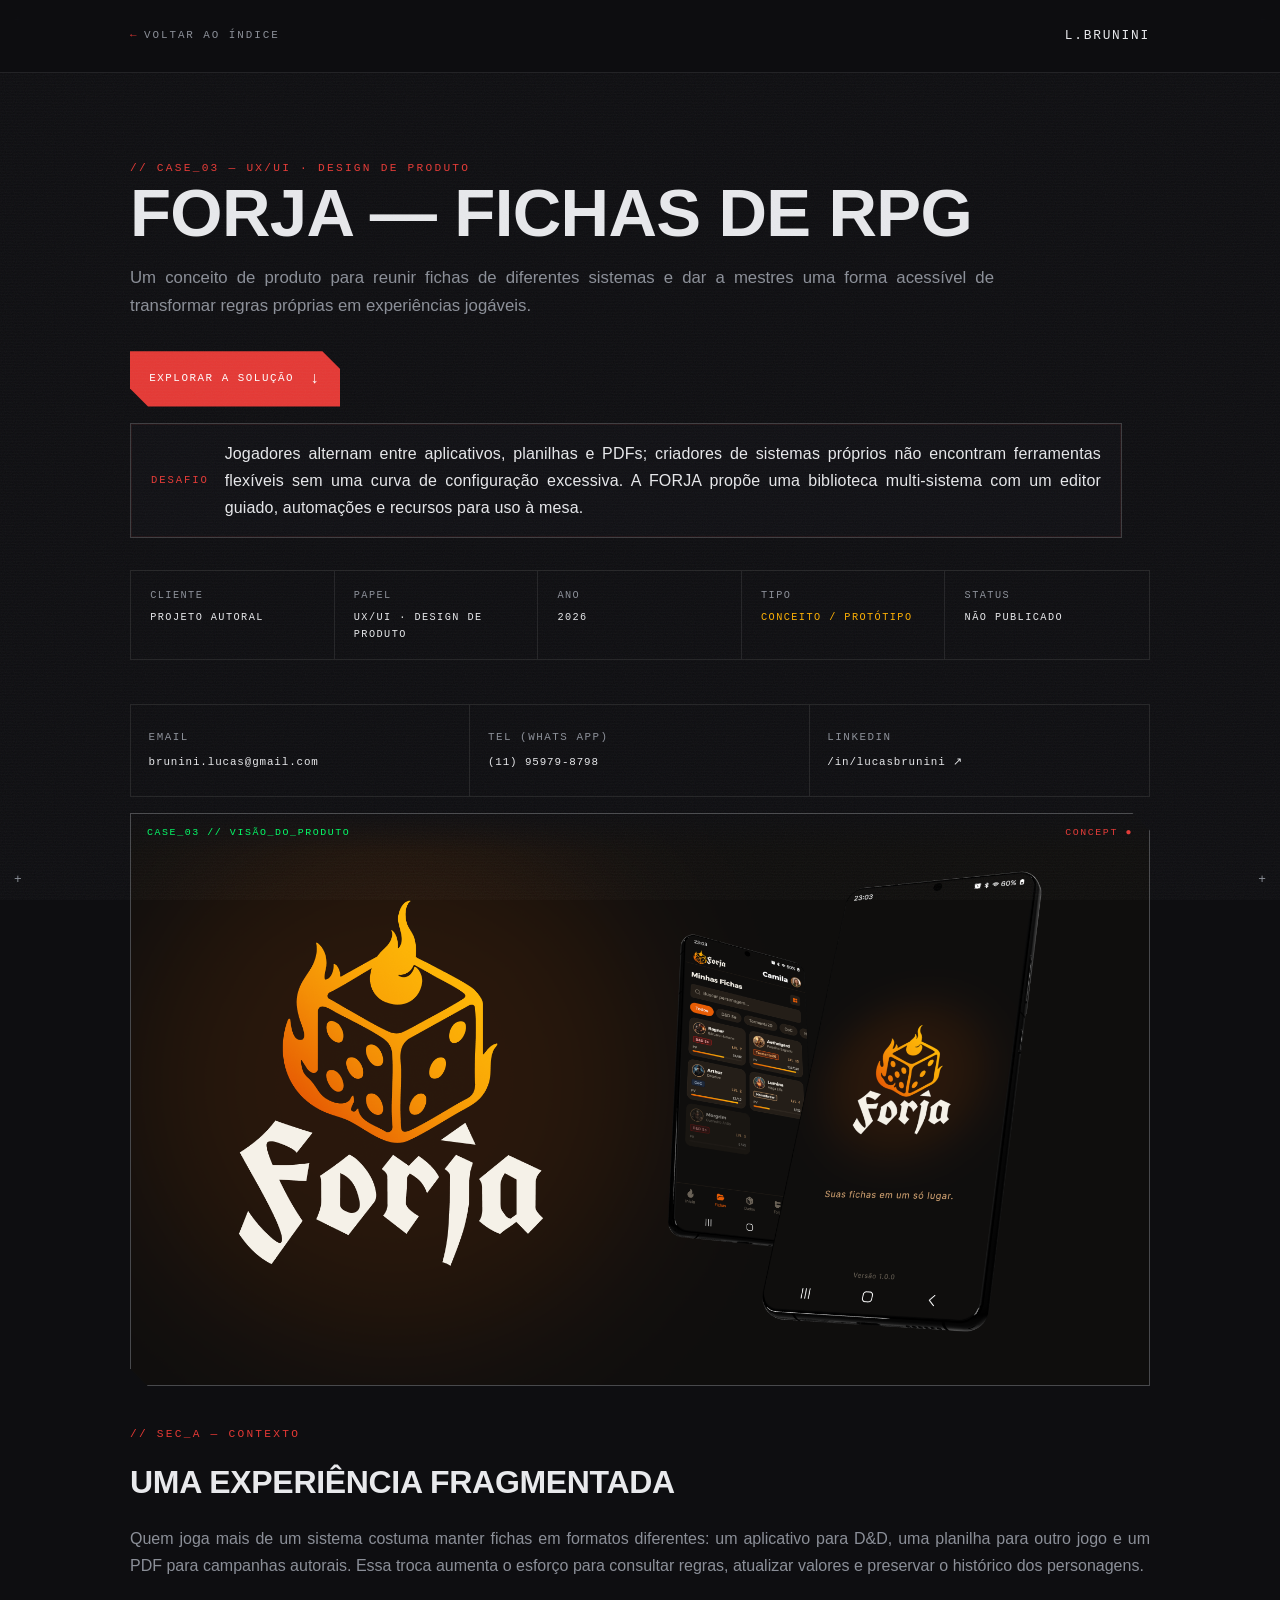
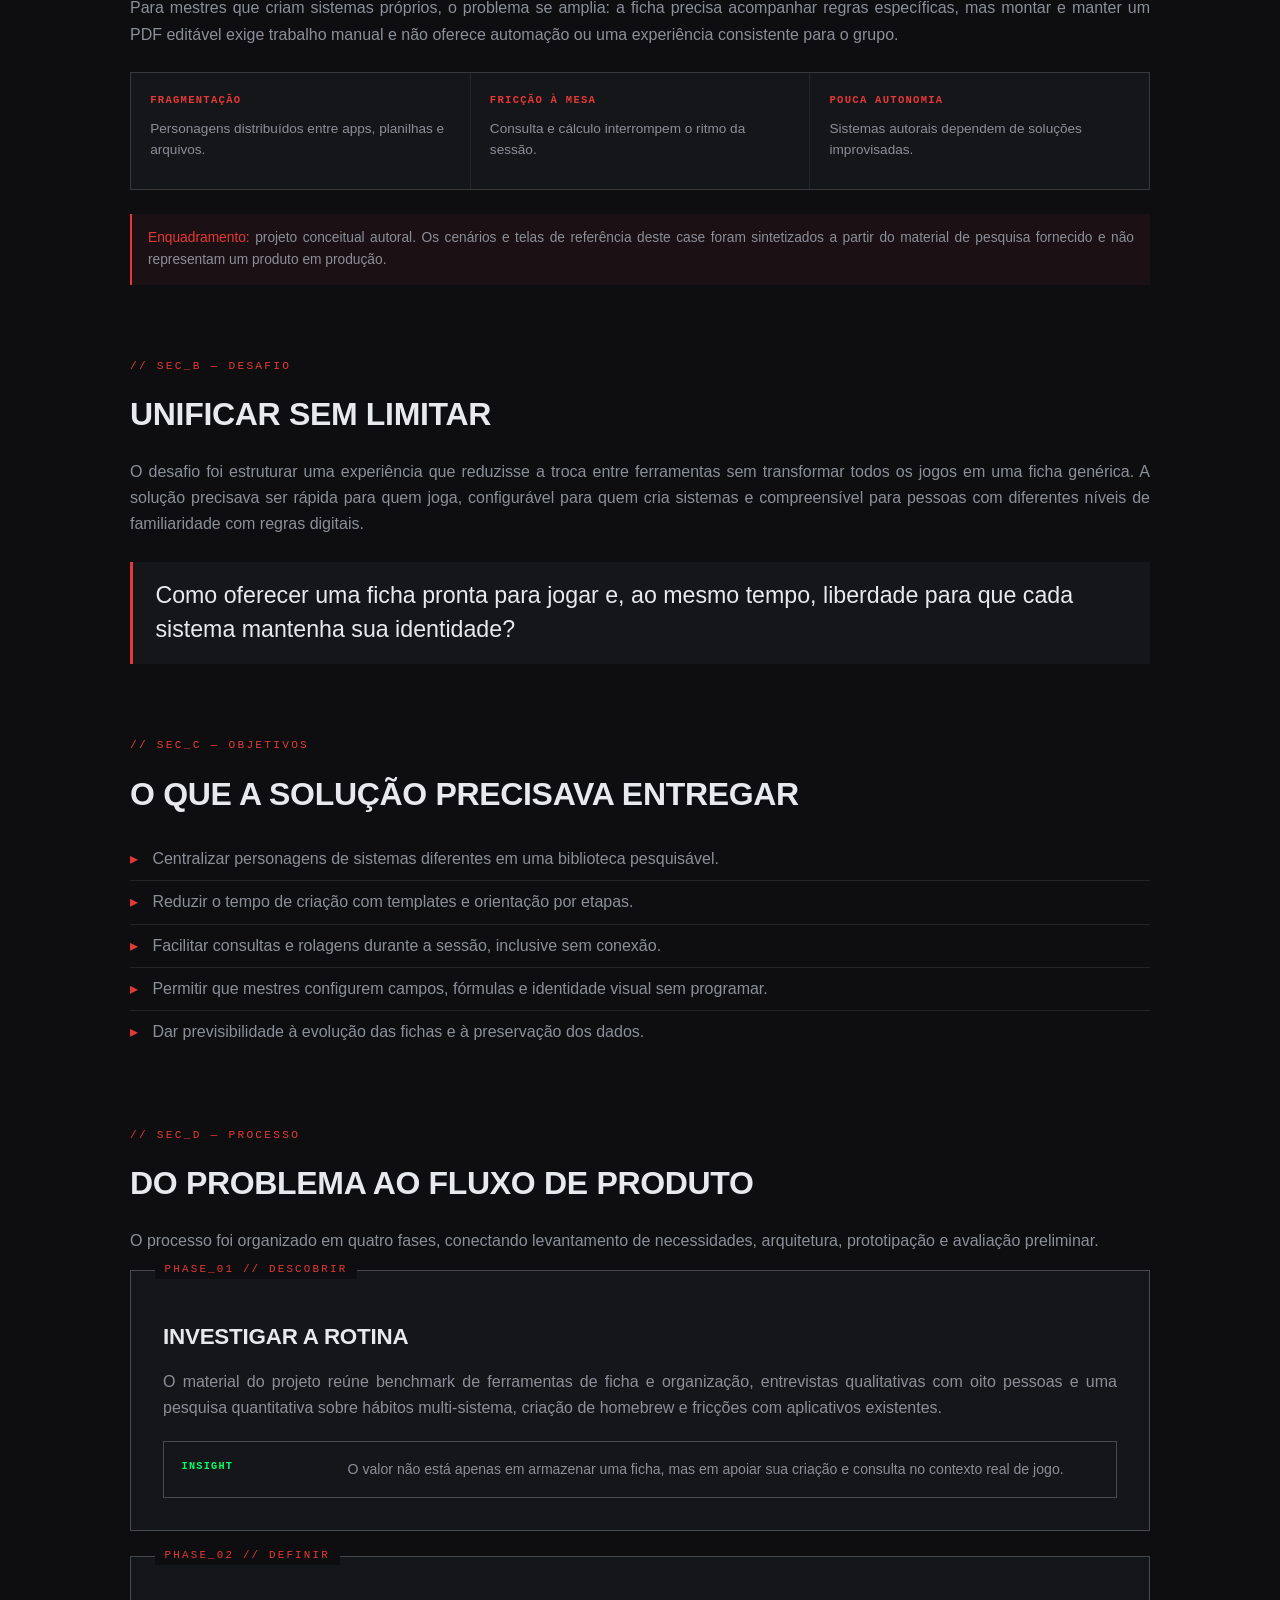
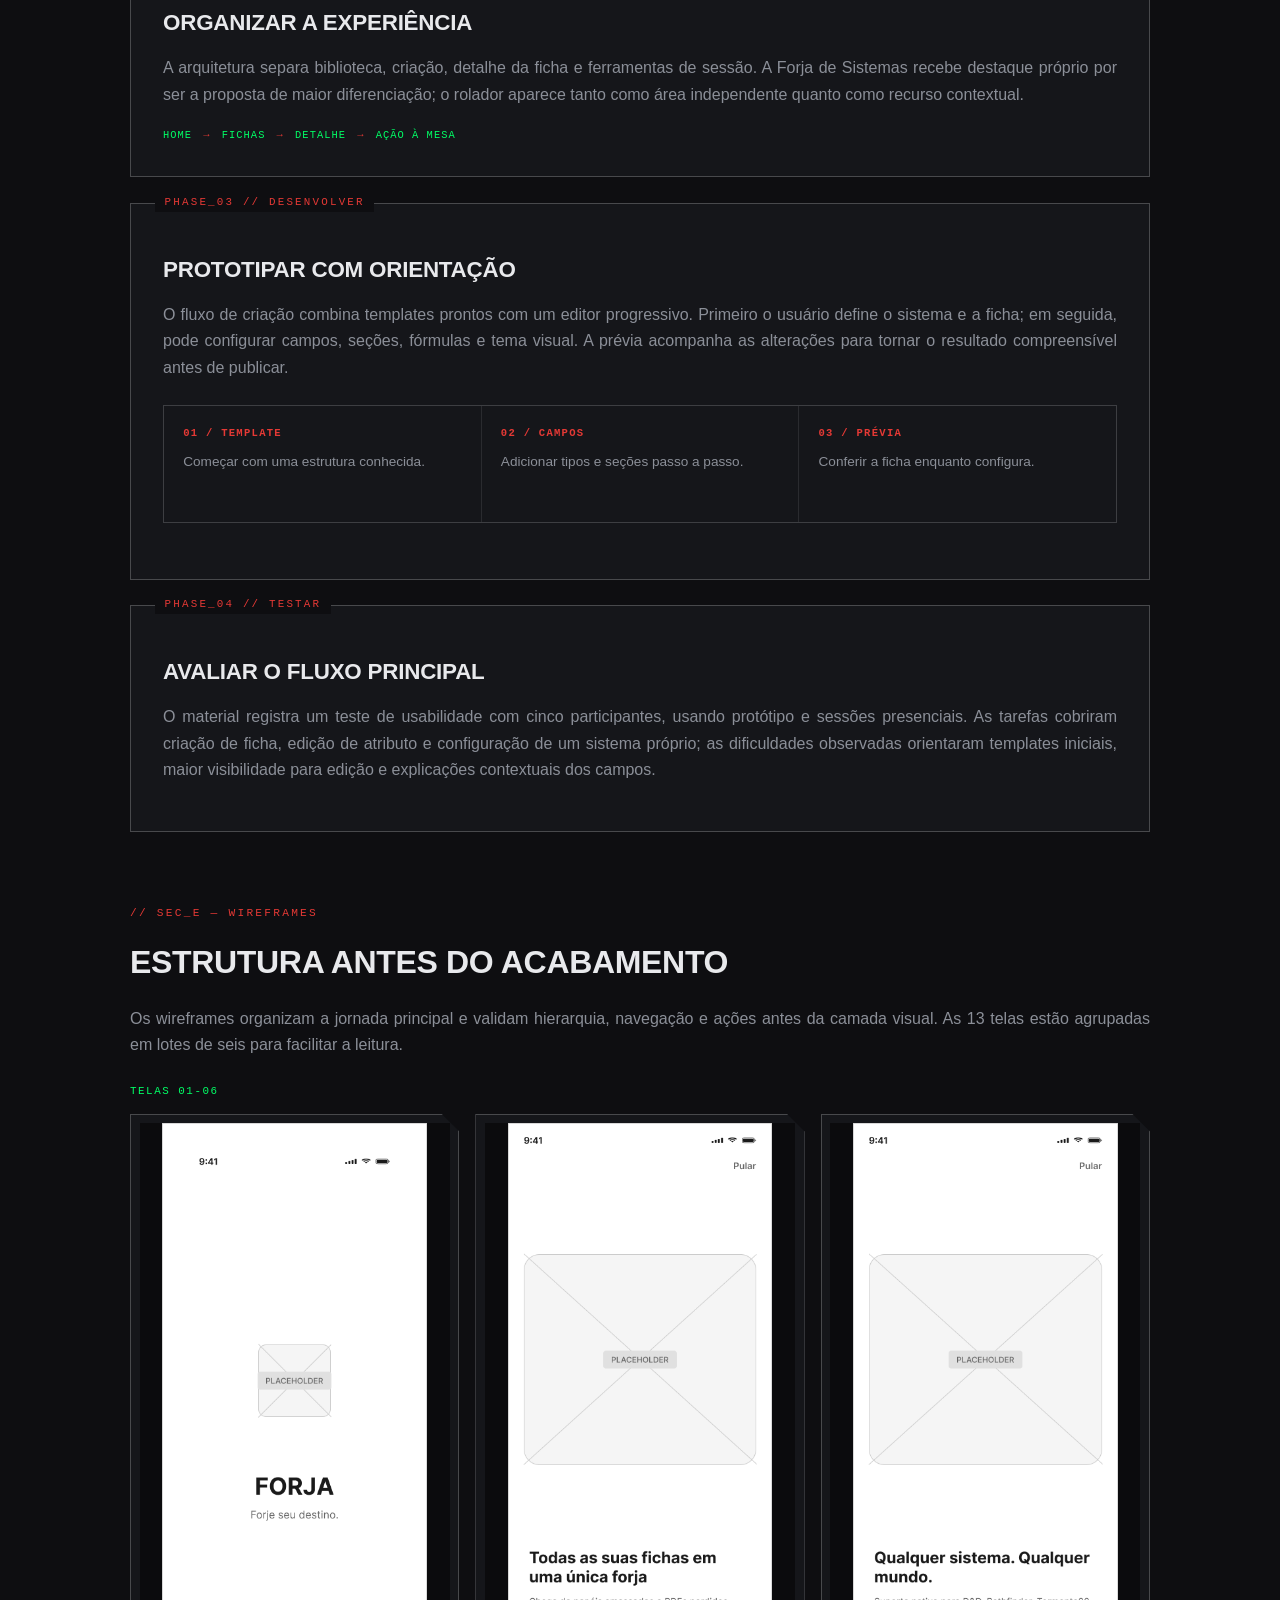
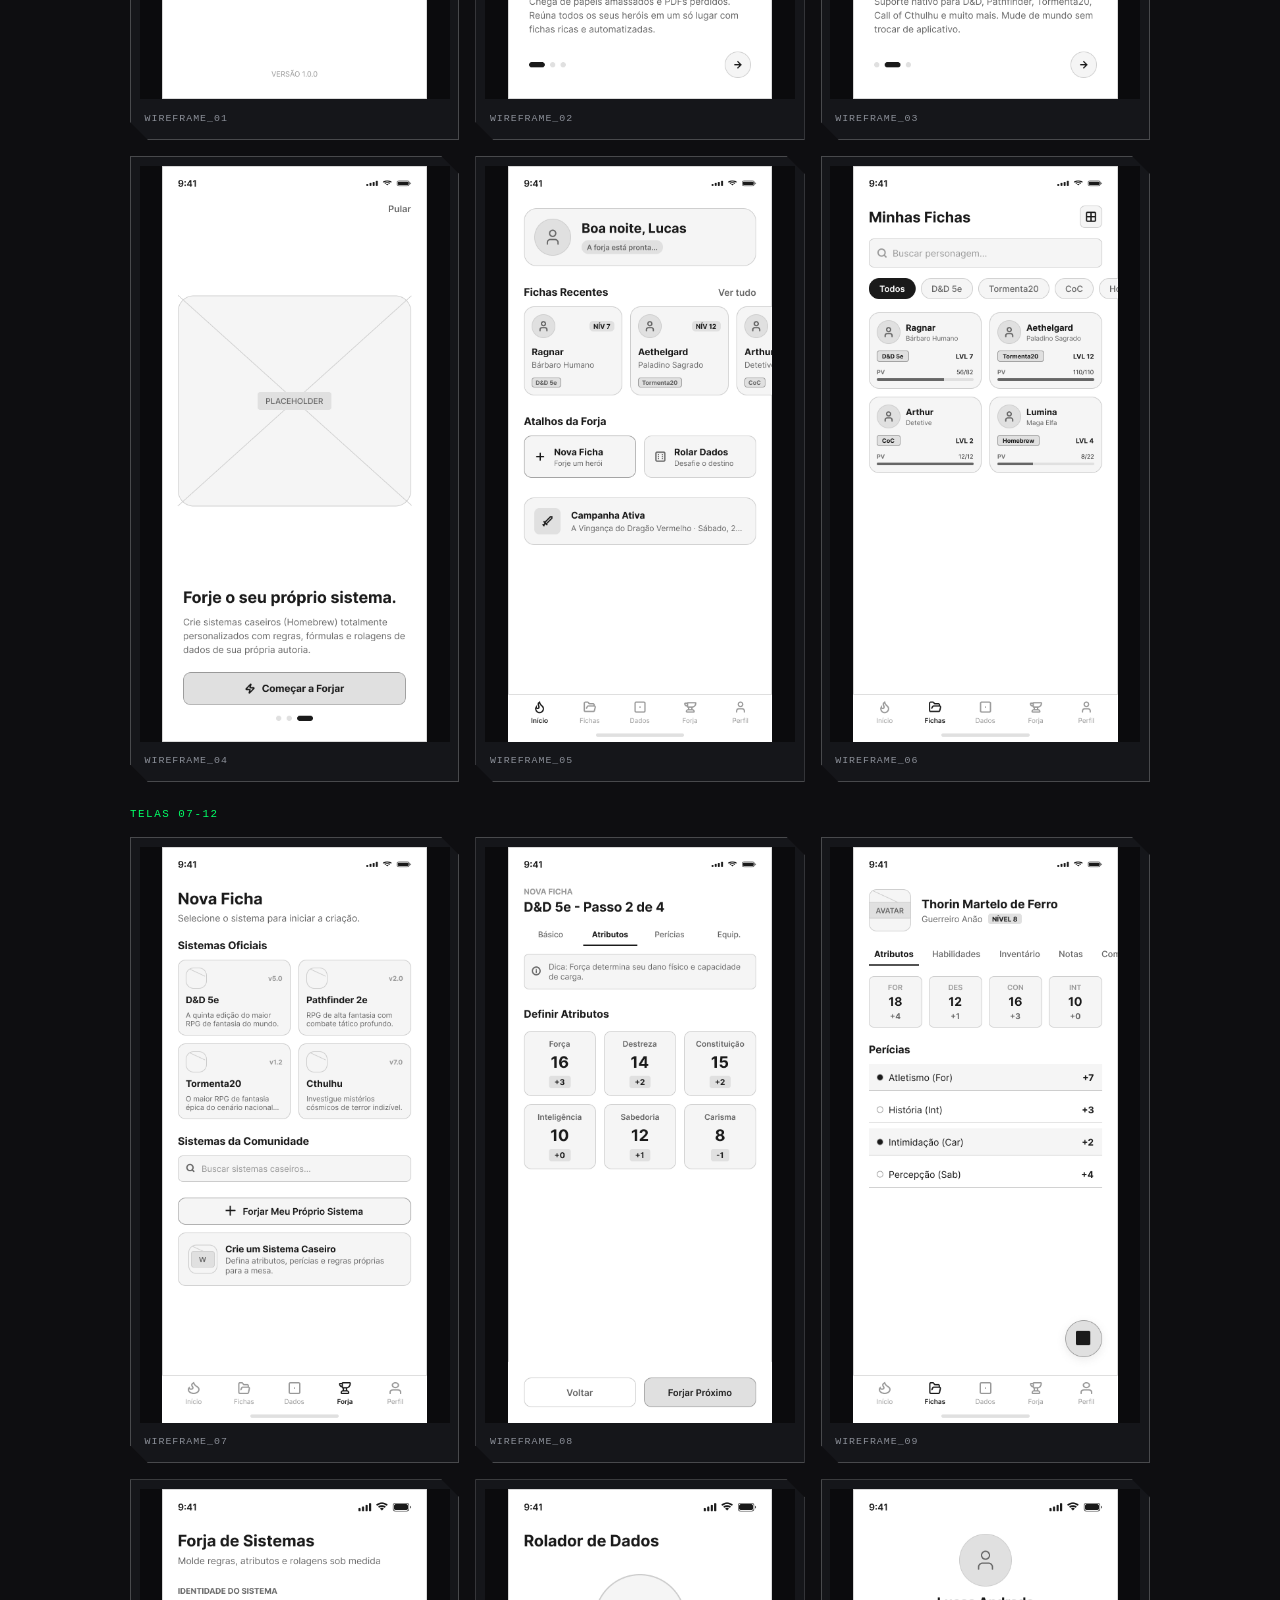
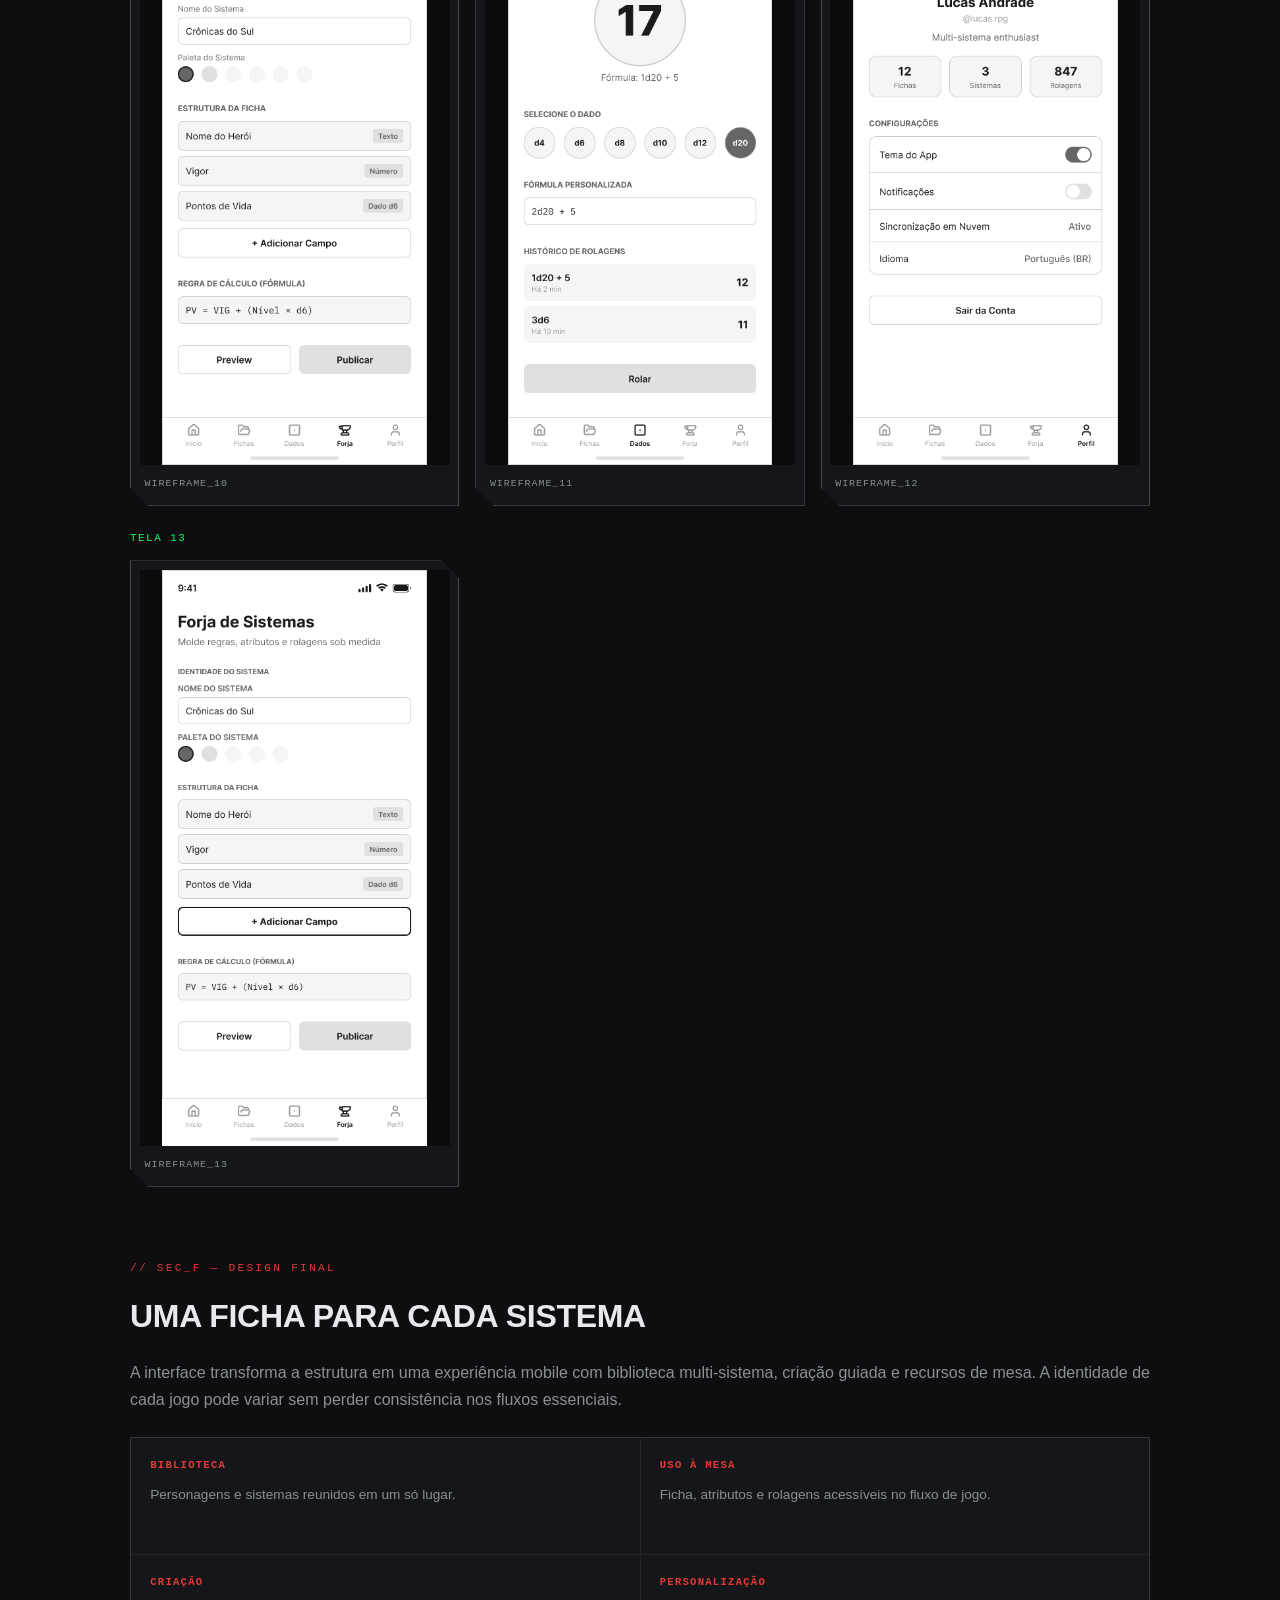
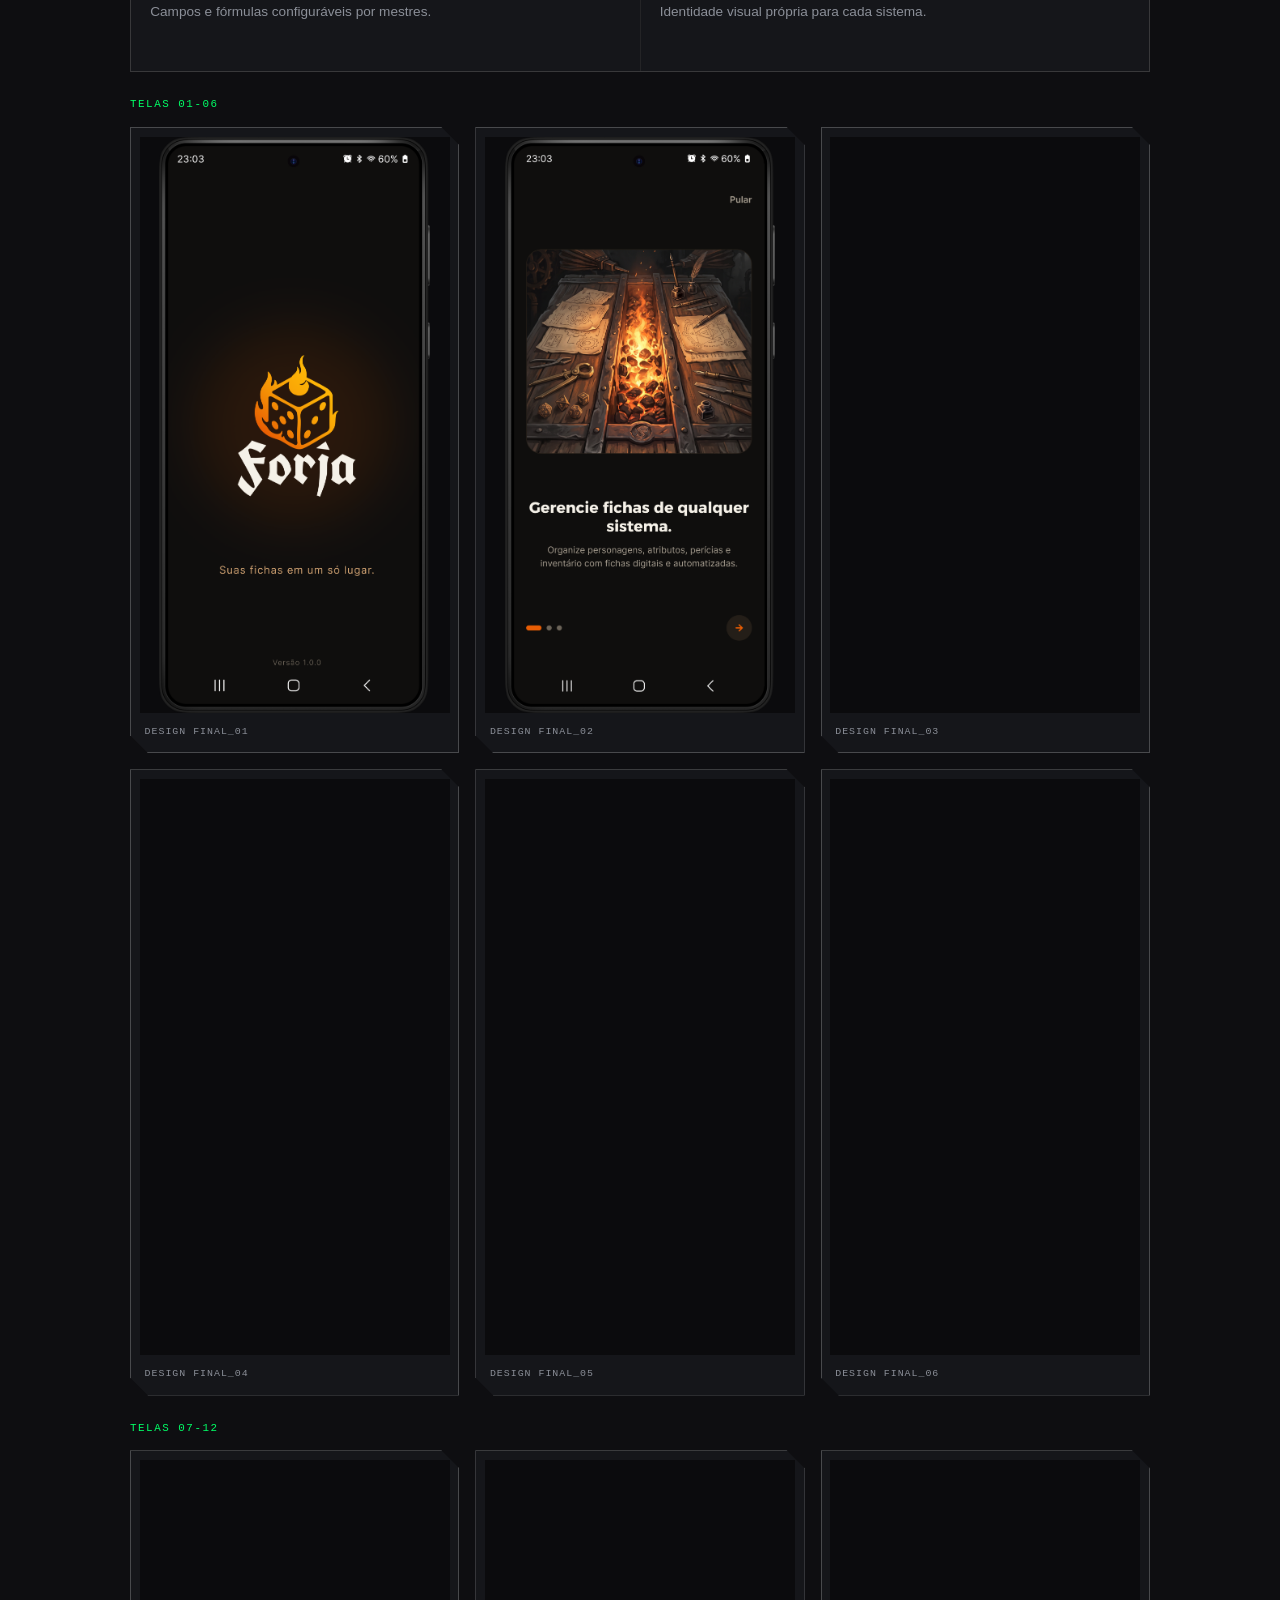
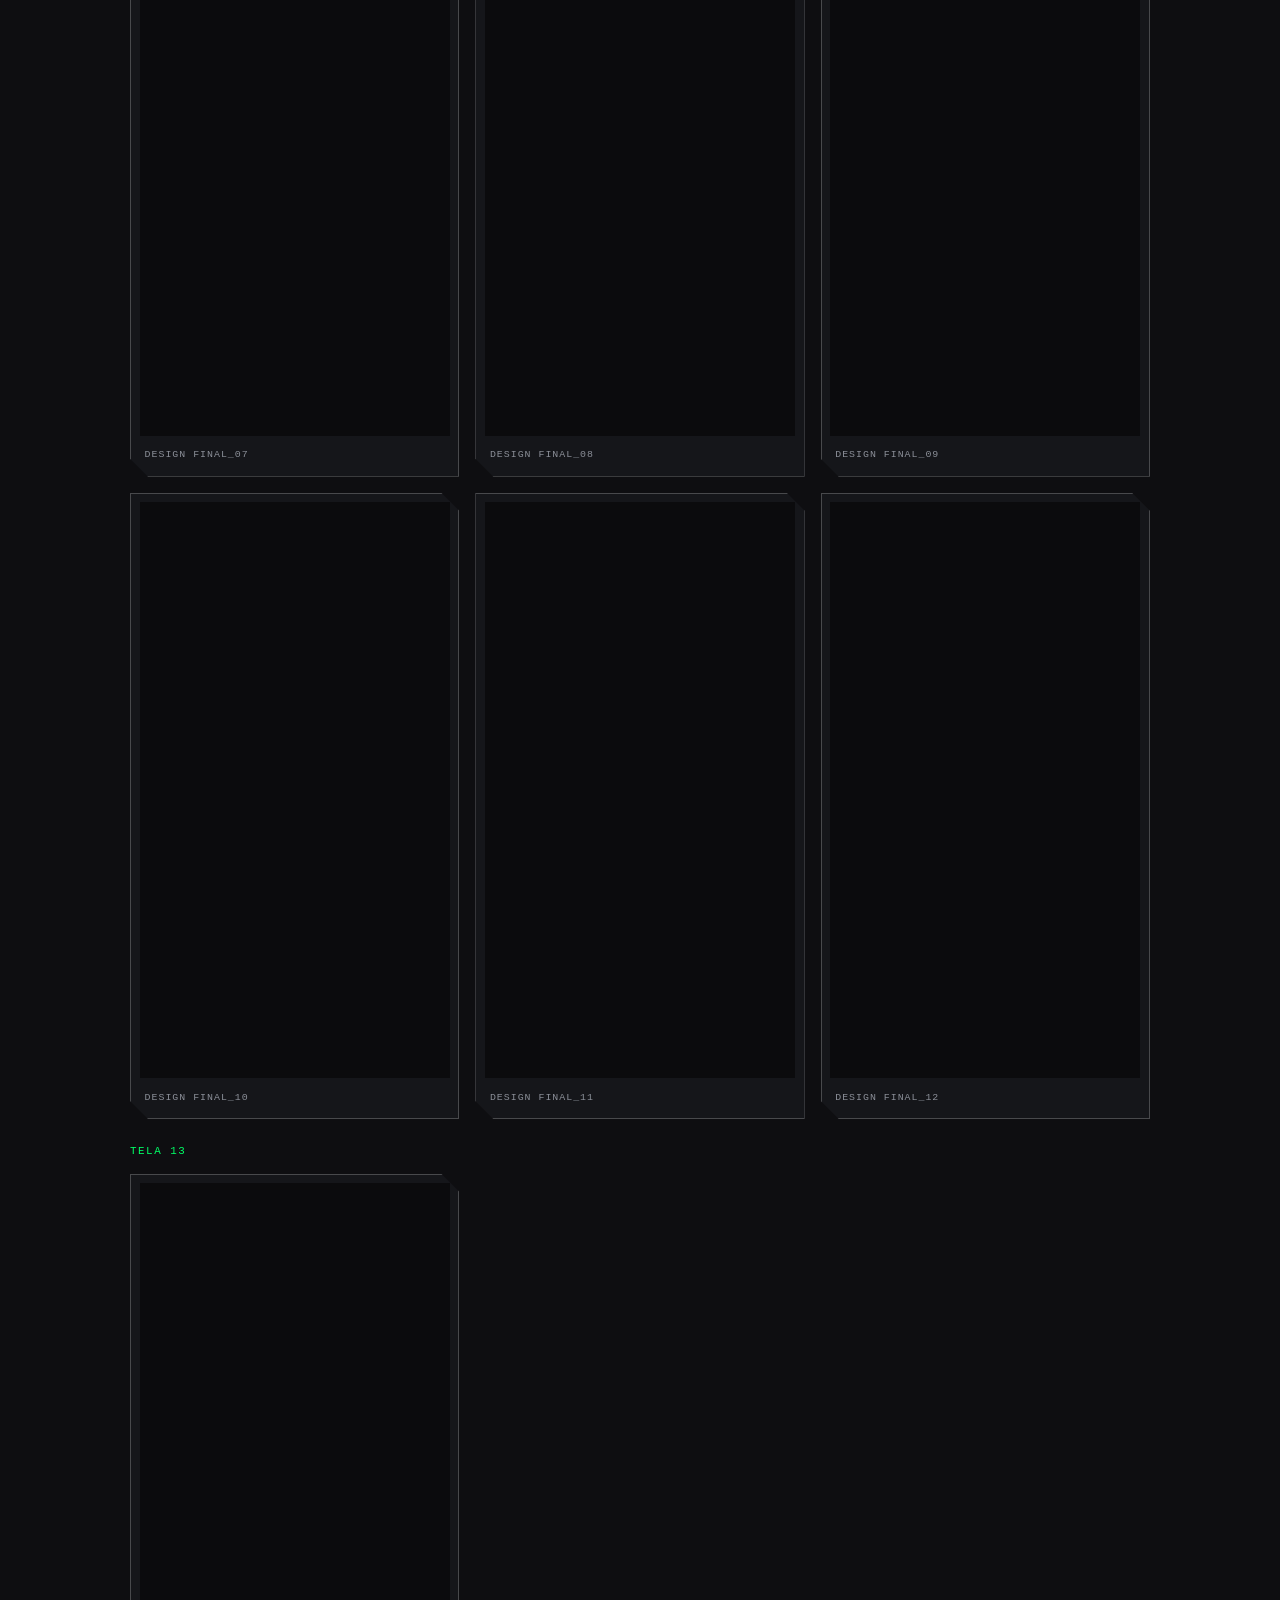
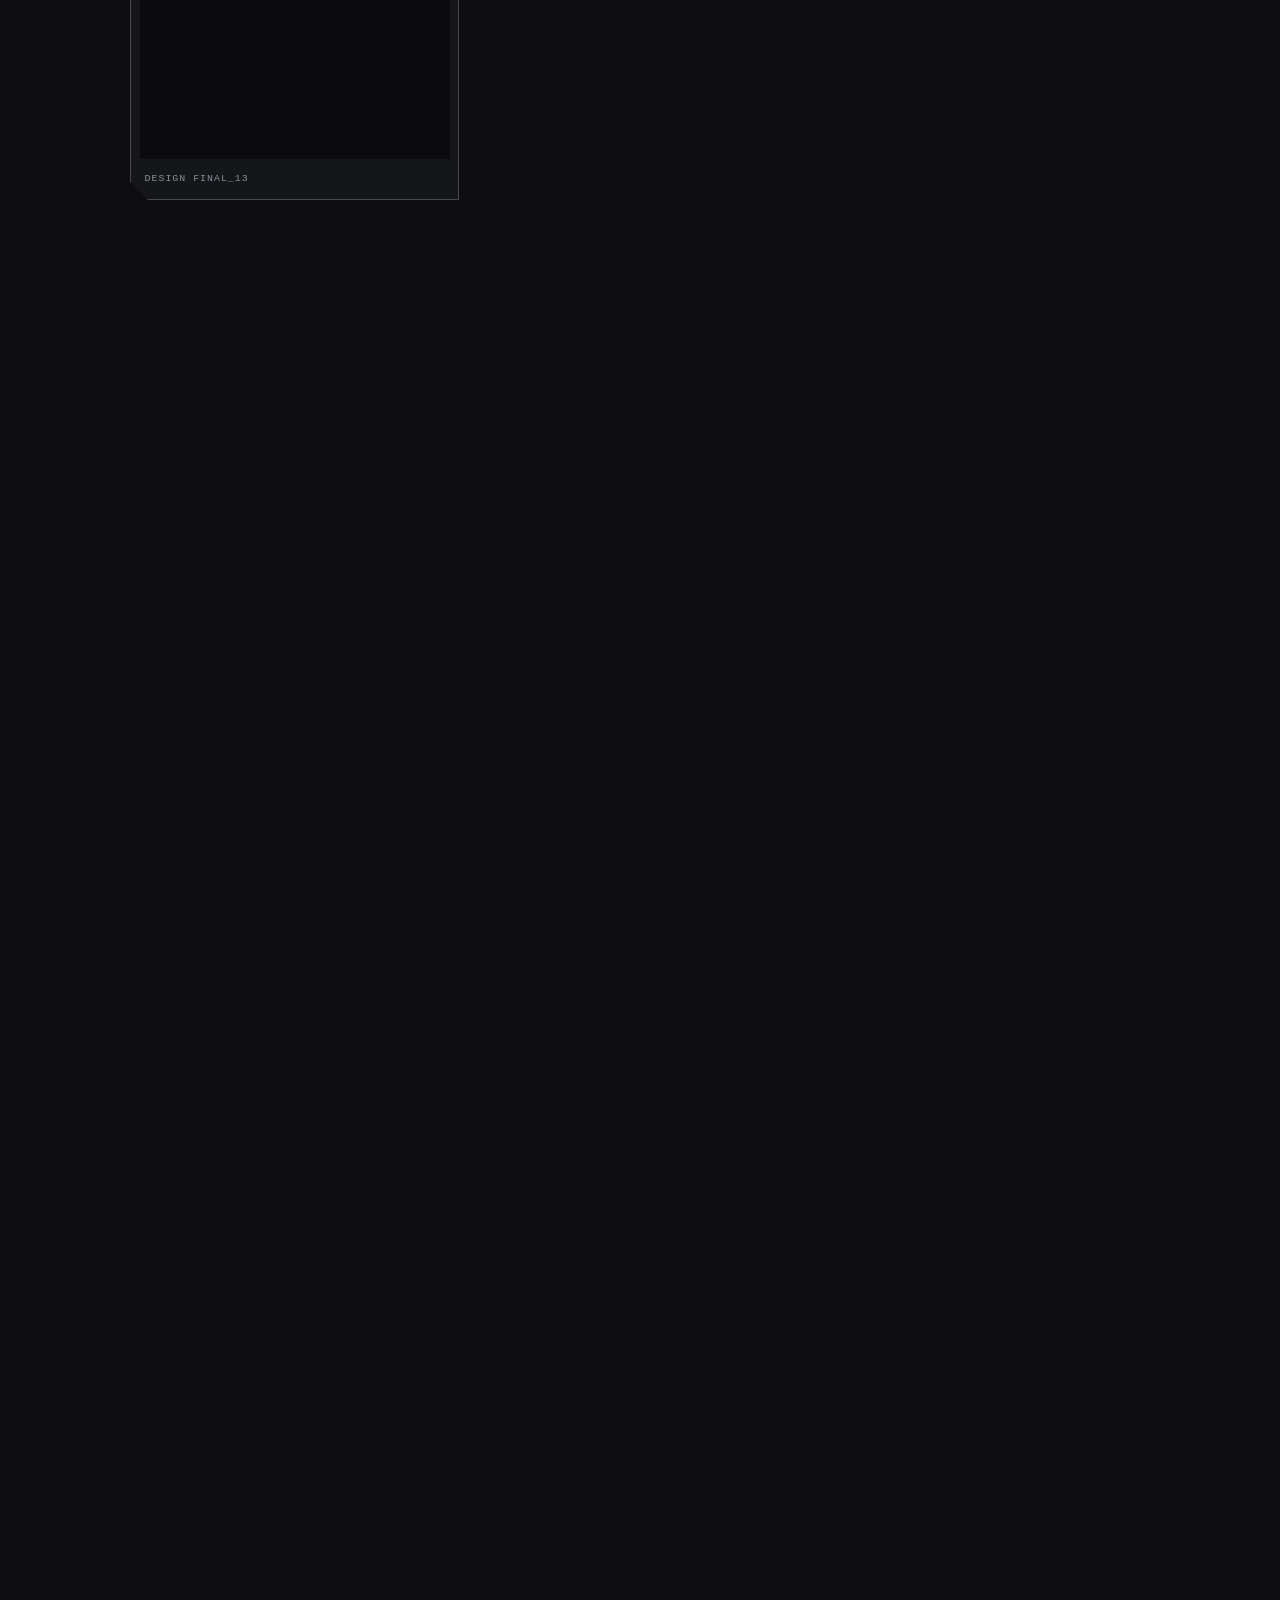
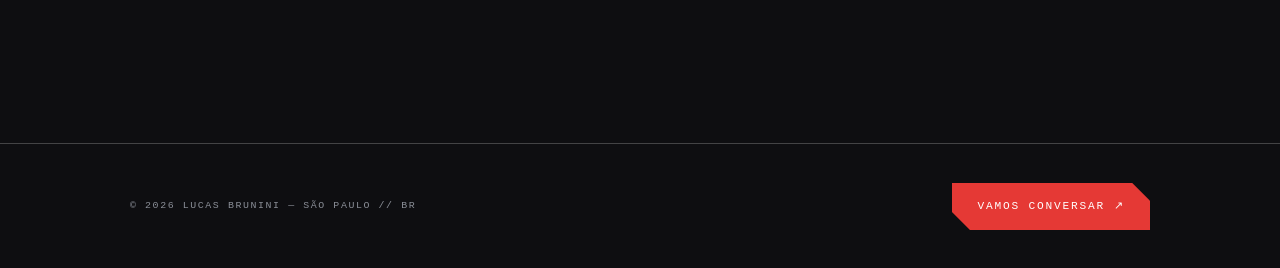
==== cases/forja/forja.html @ 8bdae3d1 "Add App Forja" ====
<!DOCTYPE html>
<html lang="pt-BR">
<head>
<meta charset="UTF-8">
<meta name="viewport" content="width=device-width, initial-scale=1.0">
<meta name="description" content="FORJA: conceito de produto para organizar fichas de RPG de diferentes sistemas e permitir a criação de sistemas próprios.">
<title>FORJA — FICHAS DE RPG ✦ LUCAS BRUNINI</title>
<link rel="stylesheet" href="https://cdn.jsdelivr.net/npm/@fontsource/syne@latest/latin-700.css">
<link rel="stylesheet" href="https://cdn.jsdelivr.net/npm/@fontsource/syne@latest/latin-800.css">
<link rel="stylesheet" href="https://cdn.jsdelivr.net/npm/@fontsource/inter@latest/latin-400.css">
<link rel="stylesheet" href="https://cdn.jsdelivr.net/npm/@fontsource/inter@latest/latin-500.css">
<link rel="stylesheet" href="https://cdn.jsdelivr.net/npm/@fontsource/space-mono@latest/latin-400.css">
<link rel="stylesheet" href="styles.css">
</head>
<body>
<div class="noise" aria-hidden="true"></div>
<div class="scanlines" aria-hidden="true"></div>
<span class="plus tl" aria-hidden="true">+</span><span class="plus tr" aria-hidden="true">+</span><span class="plus bl" aria-hidden="true">+</span><span class="plus br" aria-hidden="true">+</span>

<header>
  <div class="wrap case-top">
    <a class="back" href="../../index.html#projetos"><i>←</i> VOLTAR AO ÍNDICE</a>
    <a class="logo" href="../../index.html"><b></b> L.BRUNINI</a>
  </div>
</header>

<main class="wrap">
  <section class="case-hero" aria-labelledby="caseTitle">
    <span class="case-code">// CASE_03 — UX/UI · DESIGN DE PRODUTO</span>
    <h1 id="caseTitle">FORJA — fichas de RPG</h1>
    <p class="desc">Um conceito de produto para reunir fichas de diferentes sistemas e dar a mestres uma forma acessível de transformar regras próprias em experiências jogáveis.</p>
    <a class="cta-main" href="#design-final">EXPLORAR A SOLUÇÃO <span aria-hidden="true">↓</span></a>
    <aside class="top-note" aria-label="Resumo executivo do case">
      <span>Desafio</span>
      <p>Jogadores alternam entre aplicativos, planilhas e PDFs; criadores de sistemas próprios não encontram ferramentas flexíveis sem uma curva de configuração excessiva. A FORJA propõe uma biblioteca multi-sistema com um editor guiado, automações e recursos para uso à mesa.</p>
    </aside>
    <div class="meta-grid">
      <div class="meta-cell">CLIENTE<b>PROJETO AUTORAL</b></div>
      <div class="meta-cell">PAPEL<b>UX/UI · DESIGN DE PRODUTO</b></div>
      <div class="meta-cell">ANO<b>2026</b></div>
      <div class="meta-cell">TIPO<b class="study">CONCEITO / PROTÓTIPO</b></div>
      <div class="meta-cell">STATUS<b>NÃO PUBLICADO</b></div>
    </div>
  </section>

  <div class="contact-grid reveal" style="--d:.2s">
    <a href="mailto:brunini.lucas@gmail.com">EMAIL<b>brunini.lucas@gmail.com</b></a>
    <a href="https://wa.me/5511959798798" target="_blank" rel="noopener noreferrer">TEL (WHATS APP)<b>(11) 95979-8798</b></a>
    <a href="https://linkedin.com/in/lucasbrunini" target="_blank" rel="noopener noreferrer">LINKEDIN<b>/in/lucasbrunini ↗</b></a>
  </div>

  <div class="media-frame reveal forja-cover">
    <img src="../../assets/imagens/forja/forja-capa.png" alt="Capa da FORJA com telas mobile da biblioteca de fichas e da identidade do produto">
    <span class="mf-hud"><span>CASE_03 // VISÃO_DO_PRODUTO</span><span class="r">CONCEPT ●</span></span>
  </div>

  <section class="block reveal">
    <span class="block-code">// SEC_A — CONTEXTO</span>
    <h2>Uma experiência fragmentada</h2>
    <p>Quem joga mais de um sistema costuma manter fichas em formatos diferentes: um aplicativo para D&amp;D, uma planilha para outro jogo e um PDF para campanhas autorais. Essa troca aumenta o esforço para consultar regras, atualizar valores e preservar o histórico dos personagens.</p>
    <p>Para mestres que criam sistemas próprios, o problema se amplia: a ficha precisa acompanhar regras específicas, mas montar e manter um PDF editável exige trabalho manual e não oferece automação ou uma experiência consistente para o grupo.</p>
    <div class="callout-grid">
      <div><b>FRAGMENTAÇÃO</b><span>Personagens distribuídos entre apps, planilhas e arquivos.</span></div>
      <div><b>FRICÇÃO À MESA</b><span>Consulta e cálculo interrompem o ritmo da sessão.</span></div>
      <div><b>POUCA AUTONOMIA</b><span>Sistemas autorais dependem de soluções improvisadas.</span></div>
    </div>
    <p class="source-note"><b>Enquadramento:</b> projeto conceitual autoral. Os cenários e telas de referência deste case foram sintetizados a partir do material de pesquisa fornecido e não representam um produto em produção.</p>
  </section>

  <section class="block reveal">
    <span class="block-code">// SEC_B — DESAFIO</span>
    <h2>Unificar sem limitar</h2>
    <p>O desafio foi estruturar uma experiência que reduzisse a troca entre ferramentas sem transformar todos os jogos em uma ficha genérica. A solução precisava ser rápida para quem joga, configurável para quem cria sistemas e compreensível para pessoas com diferentes níveis de familiaridade com regras digitais.</p>
    <blockquote class="case-quote">Como oferecer uma ficha pronta para jogar e, ao mesmo tempo, liberdade para que cada sistema mantenha sua identidade?</blockquote>
  </section>

  <section class="block reveal">
    <span class="block-code">// SEC_C — OBJETIVOS</span>
    <h2>O que a solução precisava entregar</h2>
    <ul>
      <li>Centralizar personagens de sistemas diferentes em uma biblioteca pesquisável.</li>
      <li>Reduzir o tempo de criação com templates e orientação por etapas.</li>
      <li>Facilitar consultas e rolagens durante a sessão, inclusive sem conexão.</li>
      <li>Permitir que mestres configurem campos, fórmulas e identidade visual sem programar.</li>
      <li>Dar previsibilidade à evolução das fichas e à preservação dos dados.</li>
    </ul>
  </section>

  <section class="block reveal">
    <span class="block-code">// SEC_D — PROCESSO</span>
    <h2>Do problema ao fluxo de produto</h2>
    <p>O processo foi organizado em quatro fases, conectando levantamento de necessidades, arquitetura, prototipação e avaliação preliminar.</p>

    <div class="phase" data-phase="PHASE_01 // DESCOBRIR">
      <h3>Investigar a rotina</h3>
      <p>O material do projeto reúne benchmark de ferramentas de ficha e organização, entrevistas qualitativas com oito pessoas e uma pesquisa quantitativa sobre hábitos multi-sistema, criação de homebrew e fricções com aplicativos existentes.</p>
      <div class="insight-strip"><b>INSIGHT</b><span>O valor não está apenas em armazenar uma ficha, mas em apoiar sua criação e consulta no contexto real de jogo.</span></div>
    </div>

    <div class="phase" data-phase="PHASE_02 // DEFINIR">
      <h3>Organizar a experiência</h3>
      <p>A arquitetura separa biblioteca, criação, detalhe da ficha e ferramentas de sessão. A Forja de Sistemas recebe destaque próprio por ser a proposta de maior diferenciação; o rolador aparece tanto como área independente quanto como recurso contextual.</p>
      <div class="flow-line"><span>HOME</span><i>→</i><span>FICHAS</span><i>→</i><span>DETALHE</span><i>→</i><span>AÇÃO À MESA</span></div>
    </div>

    <div class="phase" data-phase="PHASE_03 // DESENVOLVER">
      <h3>Prototipar com orientação</h3>
      <p>O fluxo de criação combina templates prontos com um editor progressivo. Primeiro o usuário define o sistema e a ficha; em seguida, pode configurar campos, seções, fórmulas e tema visual. A prévia acompanha as alterações para tornar o resultado compreensível antes de publicar.</p>
      <div class="feature-grid">
        <div><b>01 / TEMPLATE</b><span>Começar com uma estrutura conhecida.</span></div>
        <div><b>02 / CAMPOS</b><span>Adicionar tipos e seções passo a passo.</span></div>
        <div><b>03 / PRÉVIA</b><span>Conferir a ficha enquanto configura.</span></div>
      </div>
    </div>

    <div class="phase" data-phase="PHASE_04 // TESTAR">
      <h3>Avaliar o fluxo principal</h3>
      <p>O material registra um teste de usabilidade com cinco participantes, usando protótipo e sessões presenciais. As tarefas cobriram criação de ficha, edição de atributo e configuração de um sistema próprio; as dificuldades observadas orientaram templates iniciais, maior visibilidade para edição e explicações contextuais dos campos.</p>
    </div>
  </section>

  <section class="block reveal" id="wireframes">
    <span class="block-code">// SEC_E — WIREFRAMES</span>
    <h2>Estrutura antes do acabamento</h2>
    <p>Os wireframes organizam a jornada principal e validam hierarquia, navegação e ações antes da camada visual. As 13 telas estão agrupadas em lotes de seis para facilitar a leitura.</p>
    <div class="screen-gallery" data-screen-gallery="wireframes" data-prefix="wf-" data-title="WIREFRAME" data-count="13"></div>
  </section>

  <section class="block reveal" id="design-final">
    <span class="block-code">// SEC_F — DESIGN FINAL</span>
    <h2>Uma ficha para cada sistema</h2>
    <p>A interface transforma a estrutura em uma experiência mobile com biblioteca multi-sistema, criação guiada e recursos de mesa. A identidade de cada jogo pode variar sem perder consistência nos fluxos essenciais.</p>
    <div class="feature-grid final-features">
      <div><b>BIBLIOTECA</b><span>Personagens e sistemas reunidos em um só lugar.</span></div>
      <div><b>USO À MESA</b><span>Ficha, atributos e rolagens acessíveis no fluxo de jogo.</span></div>
      <div><b>CRIAÇÃO</b><span>Campos e fórmulas configuráveis por mestres.</span></div>
      <div><b>PERSONALIZAÇÃO</b><span>Identidade visual própria para cada sistema.</span></div>
    </div>
    <div class="screen-gallery" data-screen-gallery="design-final" data-prefix="design-final-" data-title="DESIGN FINAL" data-count="13"></div>
  </section>

  <div class="gallery-modal" id="designModal" aria-hidden="true" role="dialog" aria-modal="true" aria-label="Galeria de telas da FORJA">
    <div class="gallery-modal-panel">
      <div class="gallery-meta" id="galleryMeta">CASE_03 // CENÁRIO_ANTERIOR</div>
      <button class="gallery-close" type="button" aria-label="Fechar imagem">✕</button>
      <button class="gallery-nav gallery-prev" type="button" aria-label="Imagem anterior">←</button>
      <div class="gallery-counter" id="galleryCounter">01 / 03</div>
      <img id="galleryImage" src="" alt="Reconstrução conceitual ampliada do cenário anterior">
      <button class="gallery-nav gallery-next" type="button" aria-label="Próxima imagem">→</button>
    </div>
  </div>

  <section class="block reveal">
    <span class="block-code">// SEC_G — RESULTADOS</span>
    <h2>O que a avaliação indicou</h2>
    <p>Os números abaixo são resultados de avaliação de protótipo documentados no material do projeto, não métricas de um produto lançado. A amostra de cinco participantes é pequena; portanto, os dados servem como sinais para priorização, não como evidência de impacto em escala.</p>
    <div class="results">
      <div class="result"><b>100%</b><span>Conclusão da tarefa de criar uma ficha de D&amp;D no teste.</span></div>
      <div class="result"><b>80%</b><span>Sucesso ao localizar e editar um atributo.</span></div>
      <div class="result"><b>60%</b><span>Sucesso ao configurar sistema próprio; fluxo apontado para simplificação.</span></div>
      <div class="result"><b>82/100</b><span>SUS registrado no material como avaliação de usabilidade do conceito.</span></div>
    </div>
    <div class="insight-strip"><b>PRÓXIMA ITERAÇÃO</b><span>Reduzir a carga inicial do editor com modelos prontos e explicar o impacto de cada tipo de campo antes da configuração.</span></div>
  </section>

  <section class="block reveal">
    <span class="block-code">// SEC_H — APRENDIZADOS</span>
    <h2>Flexibilidade precisa de orientação</h2>
    <p>O principal aprendizado foi que personalização e simplicidade não são objetivos opostos, desde que a complexidade apareça no momento certo. Templates, pré-visualização e explicações contextuais ajudam a transformar liberdade de configuração em uma sequência de decisões menores.</p>
    <p>Também ficou claro que o contexto da mesa deve orientar a hierarquia da interface: atributos, recursos e ações frequentes precisam ser acessíveis sem navegar por uma estrutura extensa. Para uma próxima etapa, o conceito exigiria validação com mais perfis e cenários reais, além de definição técnica para sincronização offline e proteção dos dados.</p>
  </section>

  <section class="block reveal final-block">
    <span class="block-code">// END_OF_FILE</span>
    <h2>Obrigado!</h2>
    <p>A FORJA explora como uma ferramenta de produto pode tornar fichas de RPG mais acessíveis sem apagar as particularidades de cada sistema. Obrigado por acompanhar o processo. Estou aberto a conversar sobre decisões de UX, prototipação e design de produto.</p>
    <div class="tags final-tags">
      <span>FORJA · CONCEITO DE PRODUTO</span>
      <span>UX/UI · DESIGN DE PRODUTO</span>
      <span>DESIGN: LUCAS BRUNINI</span>
    </div>
  </section>

  <nav class="case-nav reveal" aria-label="Navegação do case">
    <a href="../../index.html#projetos"><span>// BACK</span><b>Voltar aos cases</b></a>
    <a class="next" href="https://wa.me/5511959798798?text=Ol%C3%A1%20Lucas%2C%20vi%20o%20case%20FORJA%20no%20seu%20portf%C3%B3lio%20e%20gostaria%20de%20conversar." target="_blank" rel="noopener noreferrer"><span>// CONTATO</span><b>Falar com Lucas</b></a>
  </nav>
</main>

<footer class="case-footer">
  <span class="info">© 2026 LUCAS BRUNINI — SÃO PAULO // BR</span>
  <a class="cta" href="https://wa.me/5511959798798?text=Ol%C3%A1%20Lucas%2C%20vi%20o%20case%20FORJA%20no%20seu%20portf%C3%B3lio%20e%20gostaria%20de%20conversar." target="_blank" rel="noopener noreferrer">VAMOS CONVERSAR ↗</a>
</footer>

<script>
(function(){
  'use strict';

  var modal = document.getElementById('designModal');
  var modalImage = document.getElementById('galleryImage');
  var counter = document.getElementById('galleryCounter');
  var meta = document.getElementById('galleryMeta');
  var closeButton = document.querySelector('.gallery-close');
  var previousButton = document.querySelector('.gallery-prev');
  var nextButton = document.querySelector('.gallery-next');
  var gallerySets = {};
  var activeCards = [];
  var activeTitle = '';
  var currentIndex = 0;
  var lastTrigger = null;

  document.querySelectorAll('[data-screen-gallery]').forEach(function(gallery){
    var key = gallery.getAttribute('data-screen-gallery');
    var prefix = gallery.getAttribute('data-prefix');
    var title = gallery.getAttribute('data-title');
    var count = Number(gallery.getAttribute('data-count'));
    var cards = [];

    for(var start = 1; start <= count; start += 6){
      var end = Math.min(start + 5, count);
      var batch = document.createElement('div');
      var batchTitle = document.createElement('h3');
      var grid = document.createElement('div');
      batch.className = 'screen-batch';
      batchTitle.textContent = start === end
        ? 'TELA ' + String(start).padStart(2, '0')
        : 'TELAS ' + String(start).padStart(2, '0') + '-' + String(end).padStart(2, '0');
      grid.className = 'screen-grid';
      batch.appendChild(batchTitle);
      batch.appendChild(grid);

      for(var number = start; number <= end; number++){
        var sequence = String(number).padStart(2, '0');
        var label = title + '_' + sequence;
        var button = document.createElement('button');
        var image = document.createElement('img');
        var caption = document.createElement('span');
        button.type = 'button';
        button.className = 'screen-card gallery-trigger';
        button.setAttribute('data-gallery', key);
        button.setAttribute('data-full', '../../assets/imagens/forja/' + prefix + sequence + '.png');
        button.setAttribute('data-label', label);
        button.setAttribute('aria-label', 'Ampliar ' + title.toLowerCase() + ' ' + sequence);
        image.src = '../../assets/imagens/forja/' + prefix + sequence + '.png';
        image.alt = title + ' ' + sequence + ' do projeto FORJA';
        image.loading = 'lazy';
        image.decoding = 'async';
        caption.className = 'screen-caption';
        caption.textContent = label;
        button.appendChild(image);
        button.appendChild(caption);
        grid.appendChild(button);
        cards.push(button);
      }

      gallery.appendChild(batch);
    }

    gallerySets[key] = cards;
  });

  function updateGallery(){
    if(!activeCards.length) return;
    var card = activeCards[currentIndex];
    modalImage.src = card.getAttribute('data-full');
    modalImage.alt = card.querySelector('img').alt;
    meta.textContent = 'CASE_03 // ' + activeTitle + ' // ' + card.getAttribute('data-label').split('_').pop();
    counter.textContent = String(currentIndex + 1).padStart(2, '0') + ' / ' + String(activeCards.length).padStart(2, '0');
  }

  function openGallery(index){
    if(!modal || !activeCards.length) return;
    currentIndex = (index + activeCards.length) % activeCards.length;
    updateGallery();
    modal.classList.add('is-open');
    modal.setAttribute('aria-hidden', 'false');
    document.body.style.overflow = 'hidden';
    closeButton.focus();
  }

  function closeGallery(){
    if(!modal) return;
    modal.classList.remove('is-open');
    modal.setAttribute('aria-hidden', 'true');
    document.body.style.overflow = '';
    if(lastTrigger) lastTrigger.focus();
  }

  Object.keys(gallerySets).forEach(function(key){
    gallerySets[key].forEach(function(card, index){
      card.addEventListener('click', function(){
        lastTrigger = card;
        activeCards = gallerySets[key];
        activeTitle = card.getAttribute('data-label').replace(/_\d+$/, '');
        openGallery(index);
      });
    });
  });

  closeButton.addEventListener('click', closeGallery);
  previousButton.addEventListener('click', function(){ openGallery(currentIndex - 1); });
  nextButton.addEventListener('click', function(){ openGallery(currentIndex + 1); });
  modal.addEventListener('click', function(event){
    if(event.target === modal) closeGallery();
  });

  document.addEventListener('keydown', function(event){
    if(!modal.classList.contains('is-open')) return;
    if(event.key === 'Escape') closeGallery();
    if(event.key === 'ArrowLeft') openGallery(currentIndex - 1);
    if(event.key === 'ArrowRight') openGallery(currentIndex + 1);
  });

  var observer = new IntersectionObserver(function(entries){
    entries.forEach(function(entry){
      if(entry.isIntersecting){
        entry.target.classList.add('in');
        observer.unobserve(entry.target);
      }
    });
  }, {threshold: .1});
  document.querySelectorAll('.reveal').forEach(function(element){ observer.observe(element); });
})();
</script>
</body>
</html>
---- cases/forja/styles.css ----
@import url("../totem-fotos/styles.css");

.case-hero {
  padding-bottom: 1rem;
}

.case-hero .desc {
  max-width: 54rem;
}

.cta-main {
  display: inline-flex;
  align-items: center;
  gap: 1rem;
  margin: 0 0 1rem;
  padding: 0.9rem 1.2rem;
  min-height: 48px;
  background: var(--red);
  color: #fff;
  clip-path: var(--chamfer);
  font-family: var(--font-m);
  font-size: 0.68rem;
  letter-spacing: 0.14em;
  transition: transform 0.3s var(--ease), background 0.3s;
}

.cta-main:hover {
  transform: translateY(-3px);
  background: #d00036;
}

.cta-main span {
  font-size: 1rem;
}

.forja-cover {
  margin-top: 1.3rem;
}

.source-note {
  border-left: 2px solid var(--red);
  padding: 0.8rem 1rem;
  background: rgba(229, 57, 53, 0.06);
  font-size: 0.86rem;
}

.source-note b {
  color: var(--red) !important;
}

.case-quote {
  margin: 1.5rem 0 0;
  padding: 1.1rem 1.4rem;
  border-left: 3px solid var(--red);
  background: var(--bg2);
  color: var(--txt);
  font-family: var(--font-d);
  font-size: clamp(1.05rem, 2.2vw, 1.45rem);
  line-height: 1.45;
}

.callout-grid,
.feature-grid {
  display: grid;
  grid-template-columns: repeat(3, minmax(0, 1fr));
  gap: 1px;
  margin: 1.5rem 0;
  border: 1px solid var(--line);
  background: var(--line);
}

.callout-grid > div,
.feature-grid > div {
  min-height: 116px;
  padding: 1.2rem;
  background: var(--bg2);
}

.callout-grid b,
.feature-grid b {
  display: block;
  margin-bottom: 0.55rem;
  color: var(--red);
  font-family: var(--font-m);
  font-size: 0.66rem;
  letter-spacing: 0.12em;
}

.callout-grid span,
.feature-grid span {
  display: block;
  color: var(--mut);
  font-size: 0.85rem;
  line-height: 1.55;
}

.insight-strip {
  display: grid;
  grid-template-columns: 150px 1fr;
  gap: 1rem;
  align-items: start;
  margin-top: 1.2rem;
  padding: 1rem 1.1rem;
  border: 1px solid var(--line2);
  background: rgba(21, 22, 26, 0.75);
}

.insight-strip b {
  color: var(--green);
  font-family: var(--font-m);
  font-size: 0.64rem;
  letter-spacing: 0.12em;
}

.insight-strip span {
  color: var(--mut);
  font-size: 0.88rem;
}

.flow-line {
  display: flex;
  flex-wrap: wrap;
  align-items: center;
  gap: 0.7rem;
  margin-top: 1.2rem;
  color: var(--green);
  font-family: var(--font-m);
  font-size: 0.65rem;
  letter-spacing: 0.1em;
}

.flow-line i {
  color: var(--red);
  font-style: normal;
}

.final-features {
  grid-template-columns: repeat(2, minmax(0, 1fr));
}

.screen-gallery {
  display: grid;
  gap: 1.5rem;
  margin-top: 1.5rem;
}

.screen-batch {
  min-width: 0;
}

.screen-batch h3 {
  margin: 0 0 0.8rem;
  color: var(--green);
  font-family: var(--font-m);
  font-size: 0.68rem;
  font-weight: 400;
  letter-spacing: 0.14em;
}

.screen-grid {
  display: grid;
  grid-template-columns: repeat(3, minmax(0, 1fr));
  gap: 1rem;
}

.screen-card {
  display: flex;
  flex-direction: column;
  align-items: stretch;
  min-width: 0;
  padding: 0.55rem;
  border: 1px solid var(--line2);
  background: var(--bg2);
  clip-path: var(--chamfer);
  cursor: zoom-in;
  text-align: left;
  transition: border-color 0.25s ease, transform 0.35s var(--ease), background 0.25s ease;
}

.screen-card:hover {
  border-color: var(--red);
  background: var(--bg3);
  transform: translateY(-3px);
}

.screen-card img {
  display: block;
  width: 100%;
  height: auto;
  max-height: 36rem;
  object-fit: contain;
  object-position: top center;
  background: #0b0b0d;
}

.screen-caption {
  display: block;
  padding: 0.7rem 0.3rem 0.2rem;
  color: var(--mut);
  font-family: var(--font-m);
  font-size: 0.62rem;
  letter-spacing: 0.1em;
}

.gallery-trigger:focus-visible,
.gallery-close:focus-visible,
.gallery-nav:focus-visible,
.cta-main:focus-visible,
.case-nav a:focus-visible {
  outline: 2px solid var(--green);
  outline-offset: 4px;
}

.gallery-modal {
  padding: clamp(1rem, 4vw, 3rem);
  background: rgba(7, 7, 9, 0.94);
}

.gallery-modal-panel {
  width: min(100%, 1440px);
}

.gallery-modal img {
  max-height: 86vh;
}

.final-block {
  padding: clamp(1.6rem, 3vw, 2.4rem);
  border: 1px solid var(--line2);
  background: var(--bg2);
  text-align: center;
}

.final-block .block-code {
  text-align: center;
}

.final-block h2 {
  margin-bottom: 1rem;
}

.final-block p {
  max-width: 42rem;
  margin: 0 auto 1.2rem;
}

.final-tags {
  justify-content: center;
}

.final-tags span {
  font-family: var(--font-m);
  font-size: 0.6rem;
  letter-spacing: 0.14em;
  border: 1px solid var(--line);
  padding: 0.35rem 0.7rem;
  color: var(--mut);
}

.case-footer {
  padding-inline: max(clamp(20px, 4vw, 40px), calc((100% - 1020px) / 2));
}

@media (max-width: 600px) {
  .contact-grid {
    grid-template-columns: 1fr;
  }

  .contact-grid a,
  .contact-grid a:nth-child(3n) {
    border-right: none;
  }
}

@media (max-width: 700px) {
  .callout-grid,
  .feature-grid,
  .final-features {
    grid-template-columns: 1fr;
  }

  .screen-grid {
    grid-template-columns: repeat(2, minmax(0, 1fr));
    gap: 0.75rem;
  }

  .insight-strip {
    grid-template-columns: 1fr;
    gap: 0.4rem;
  }

  .gallery-modal {
    padding: 1rem;
  }
}

@media (max-width: 480px) {
  .screen-grid {
    grid-template-columns: 1fr;
  }
}
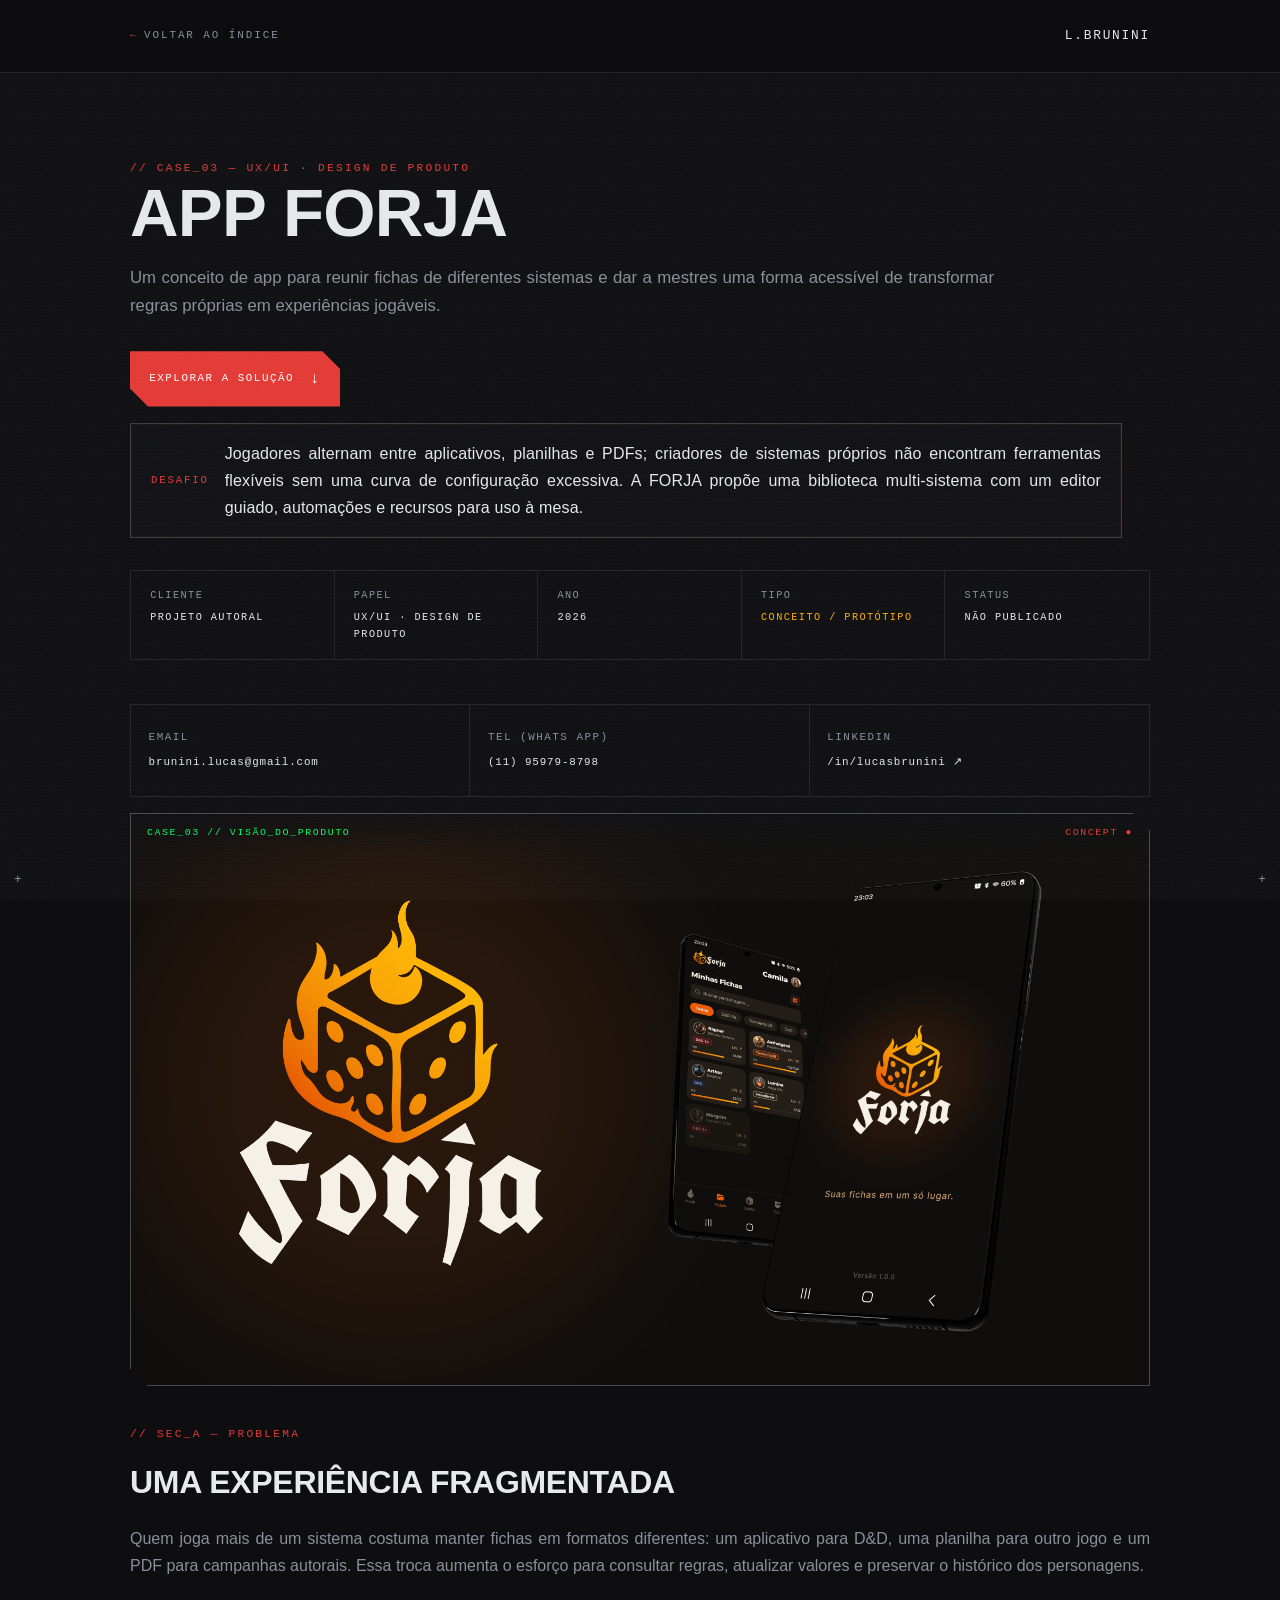
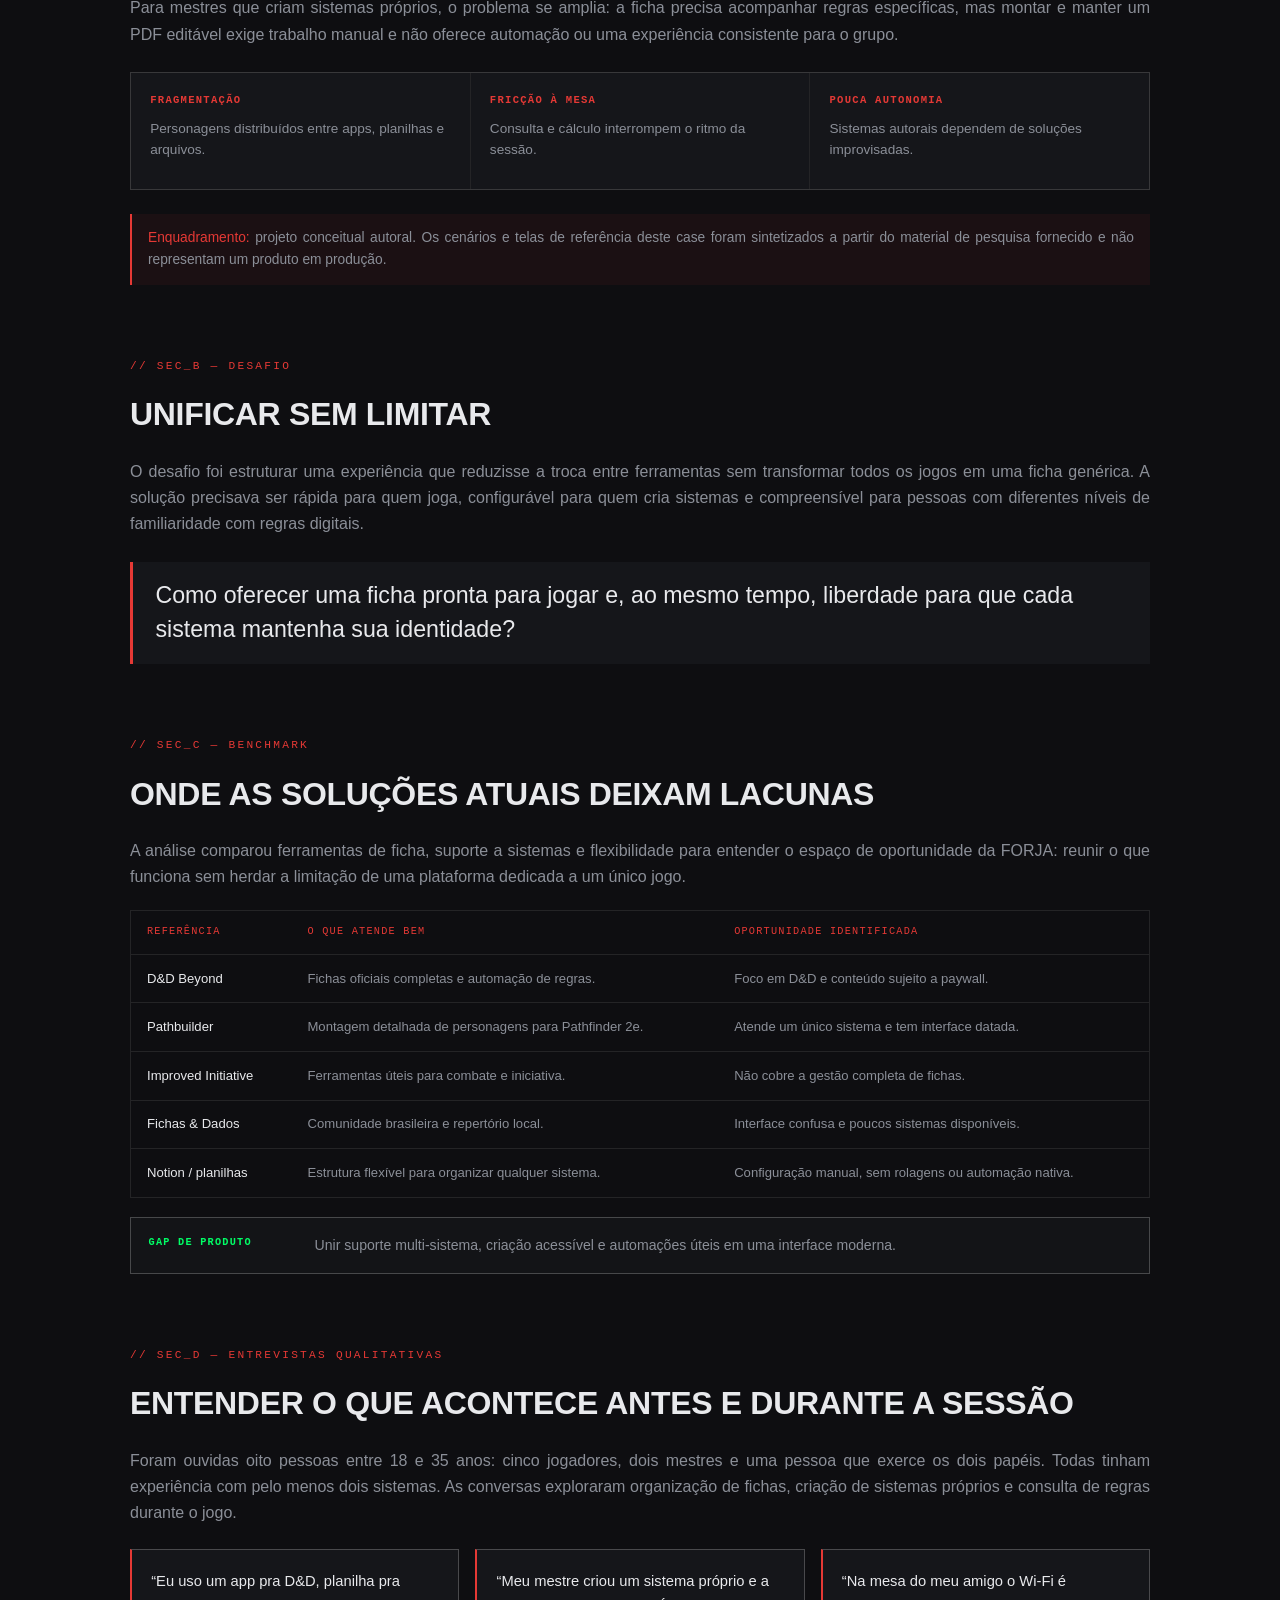
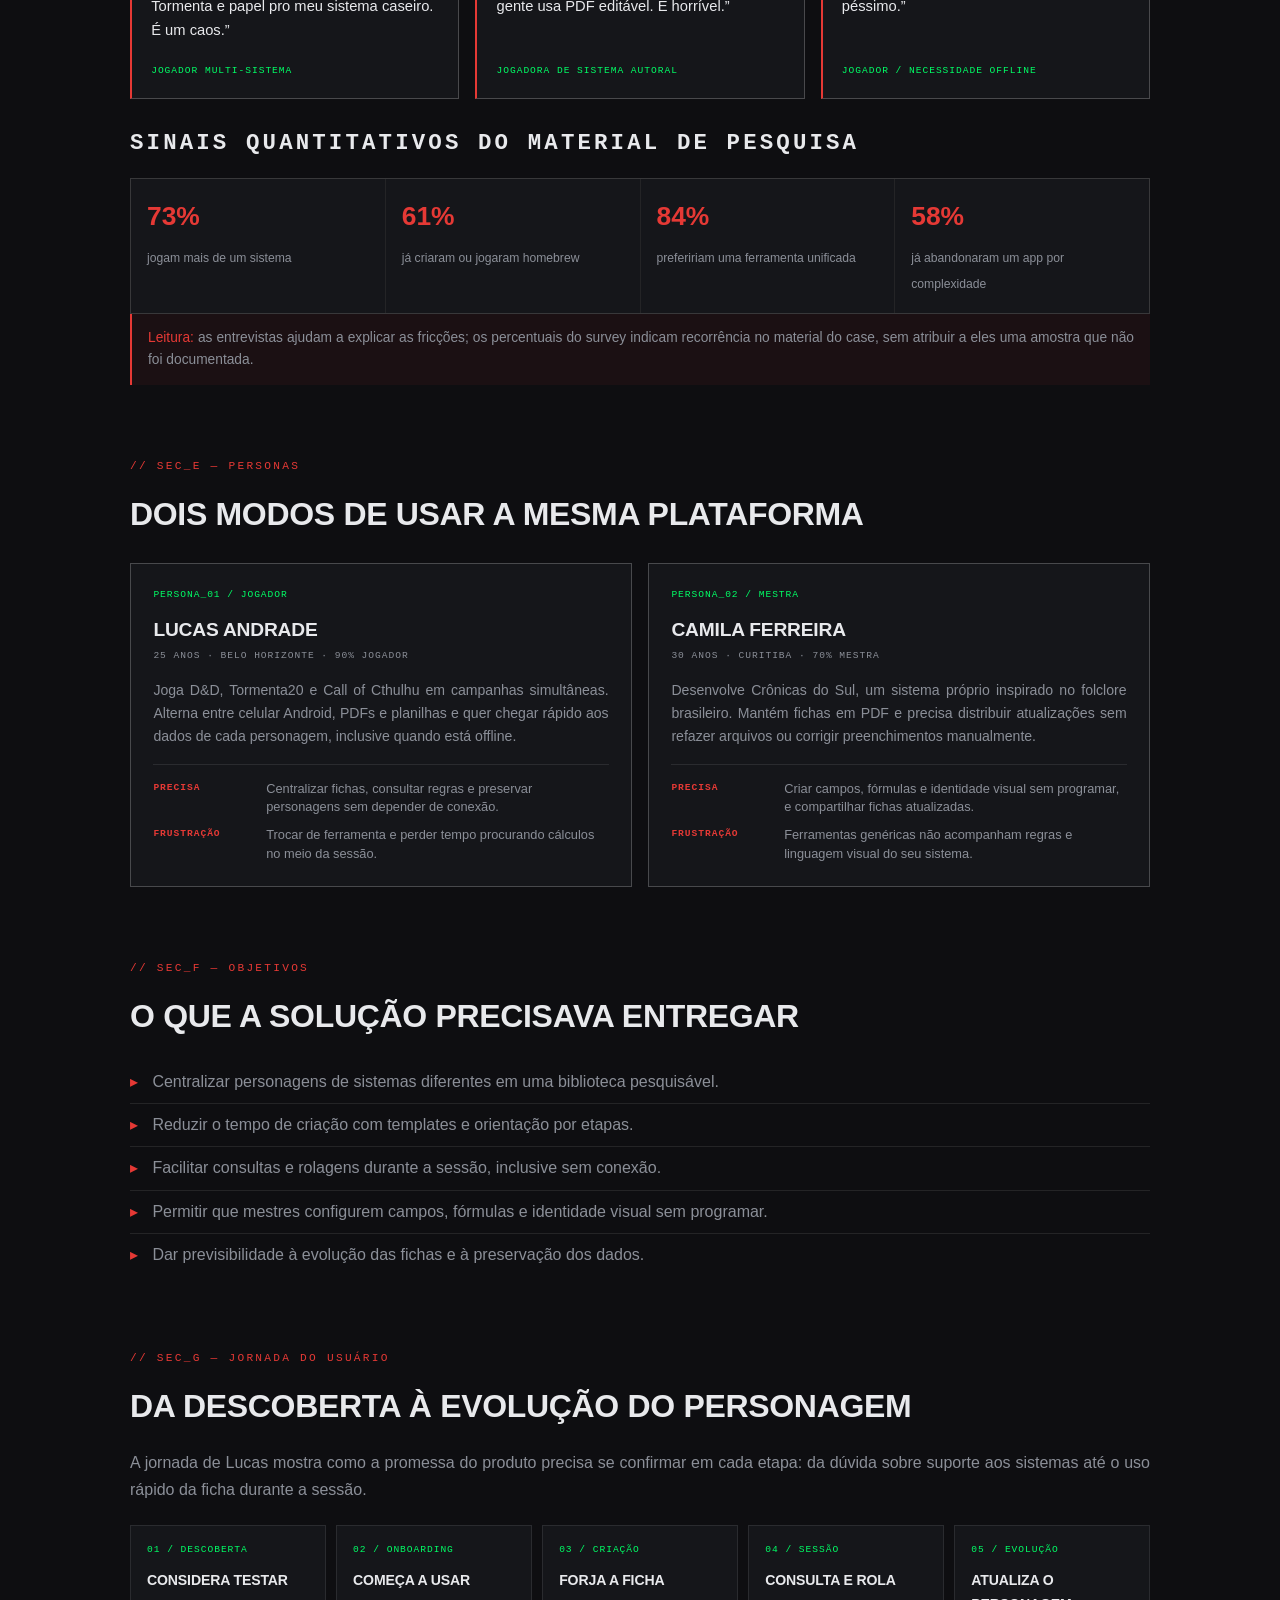
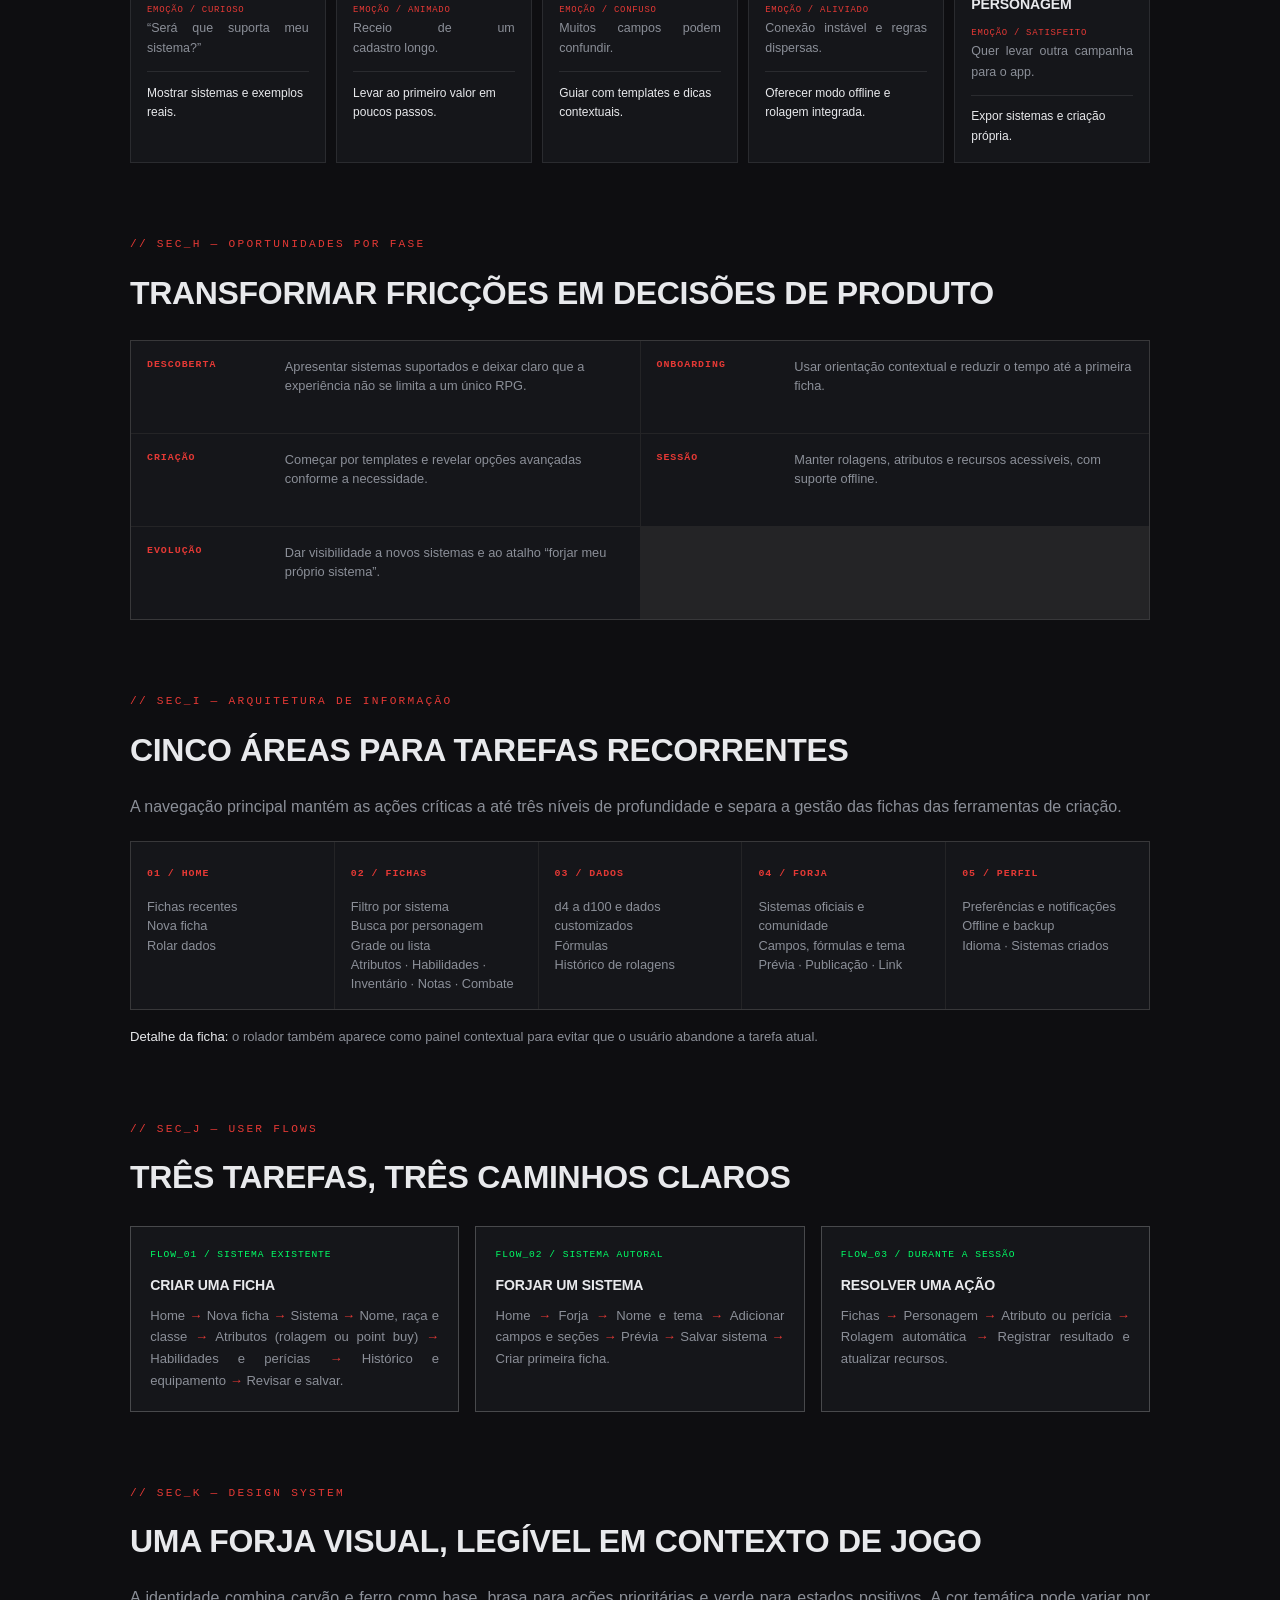
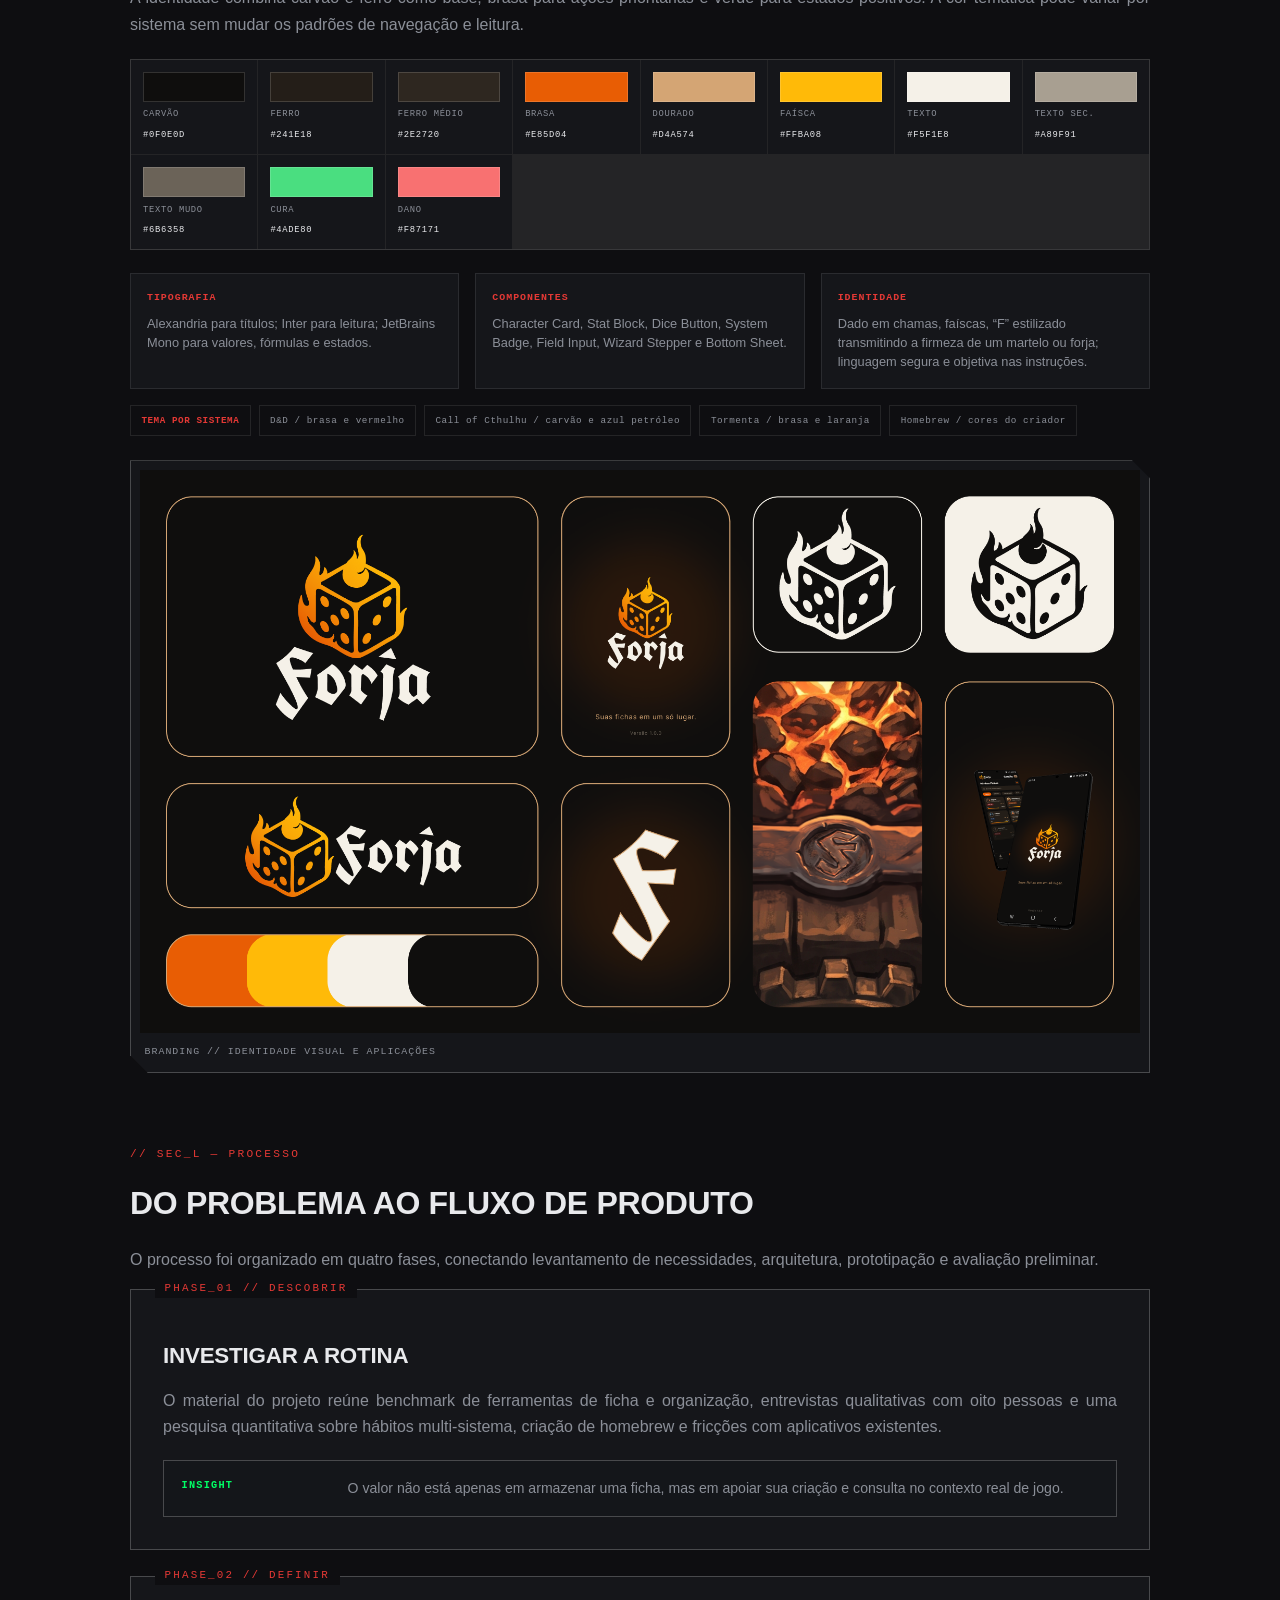
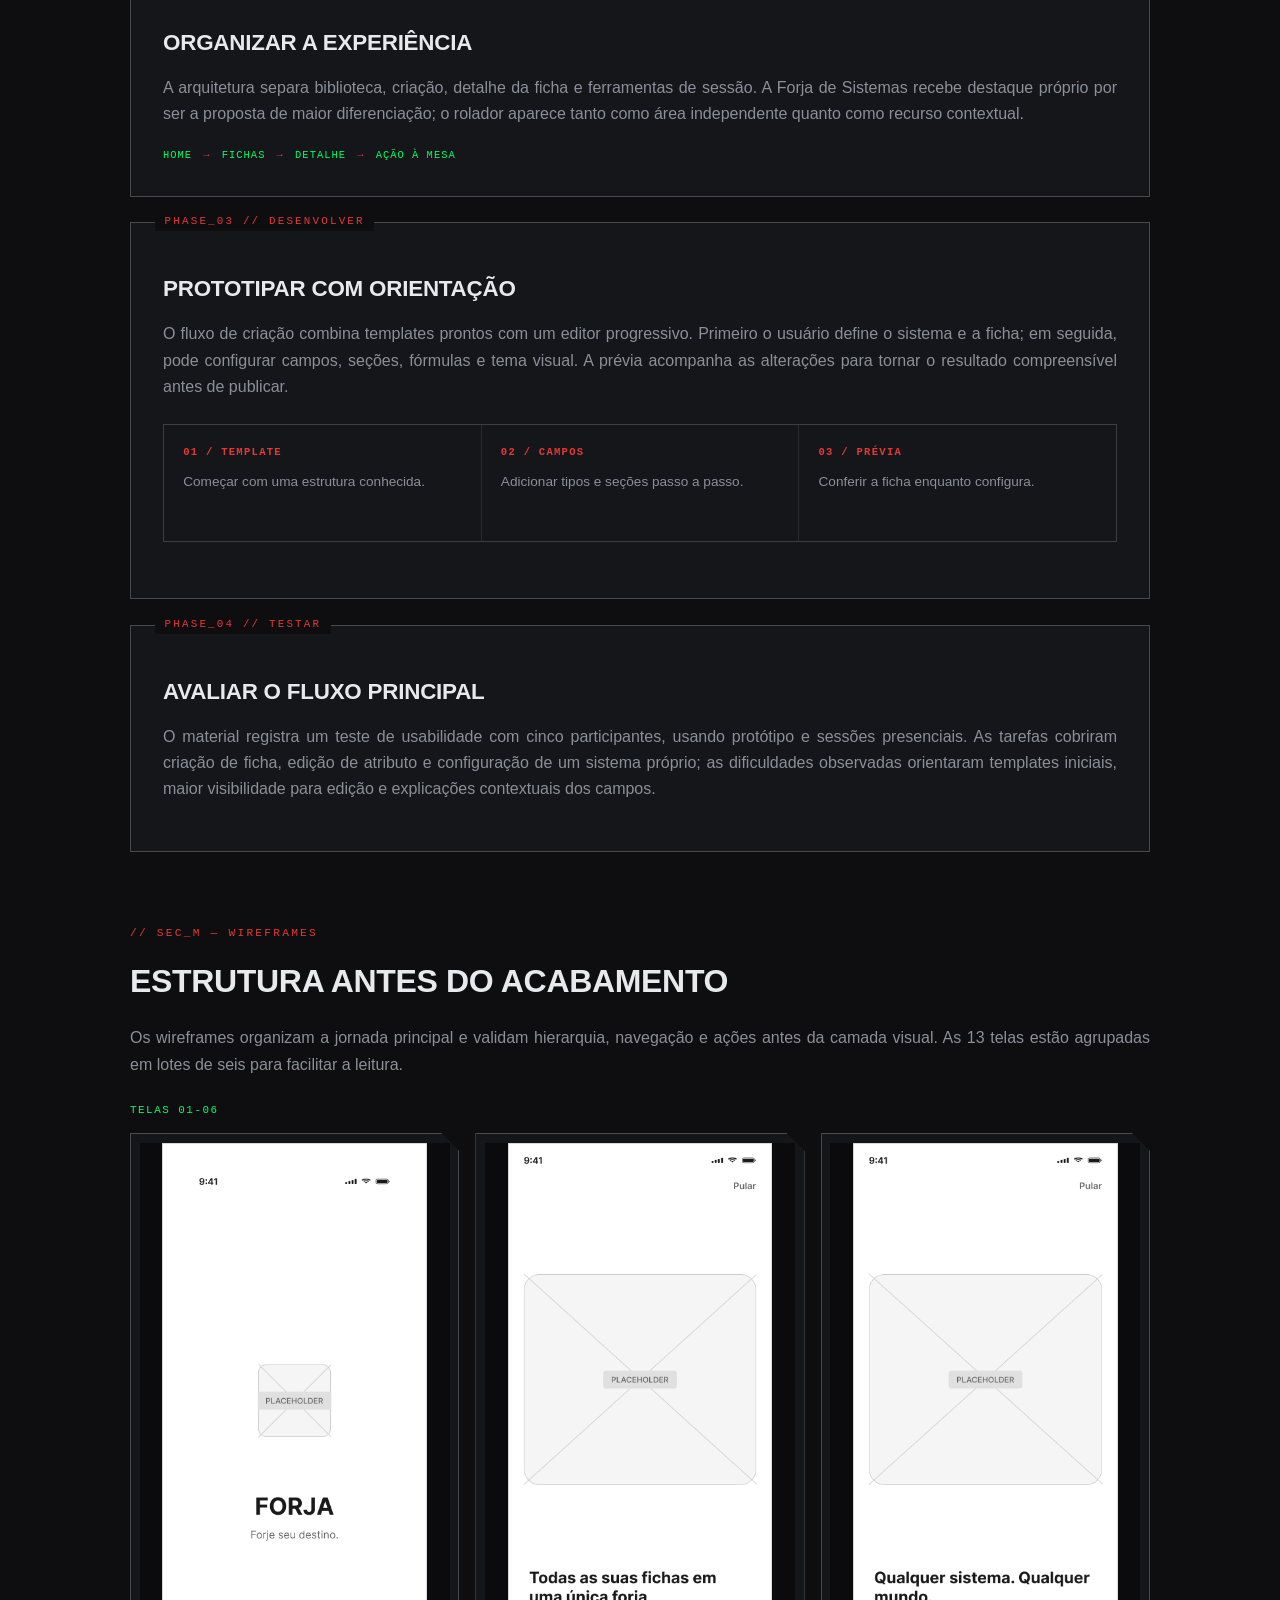
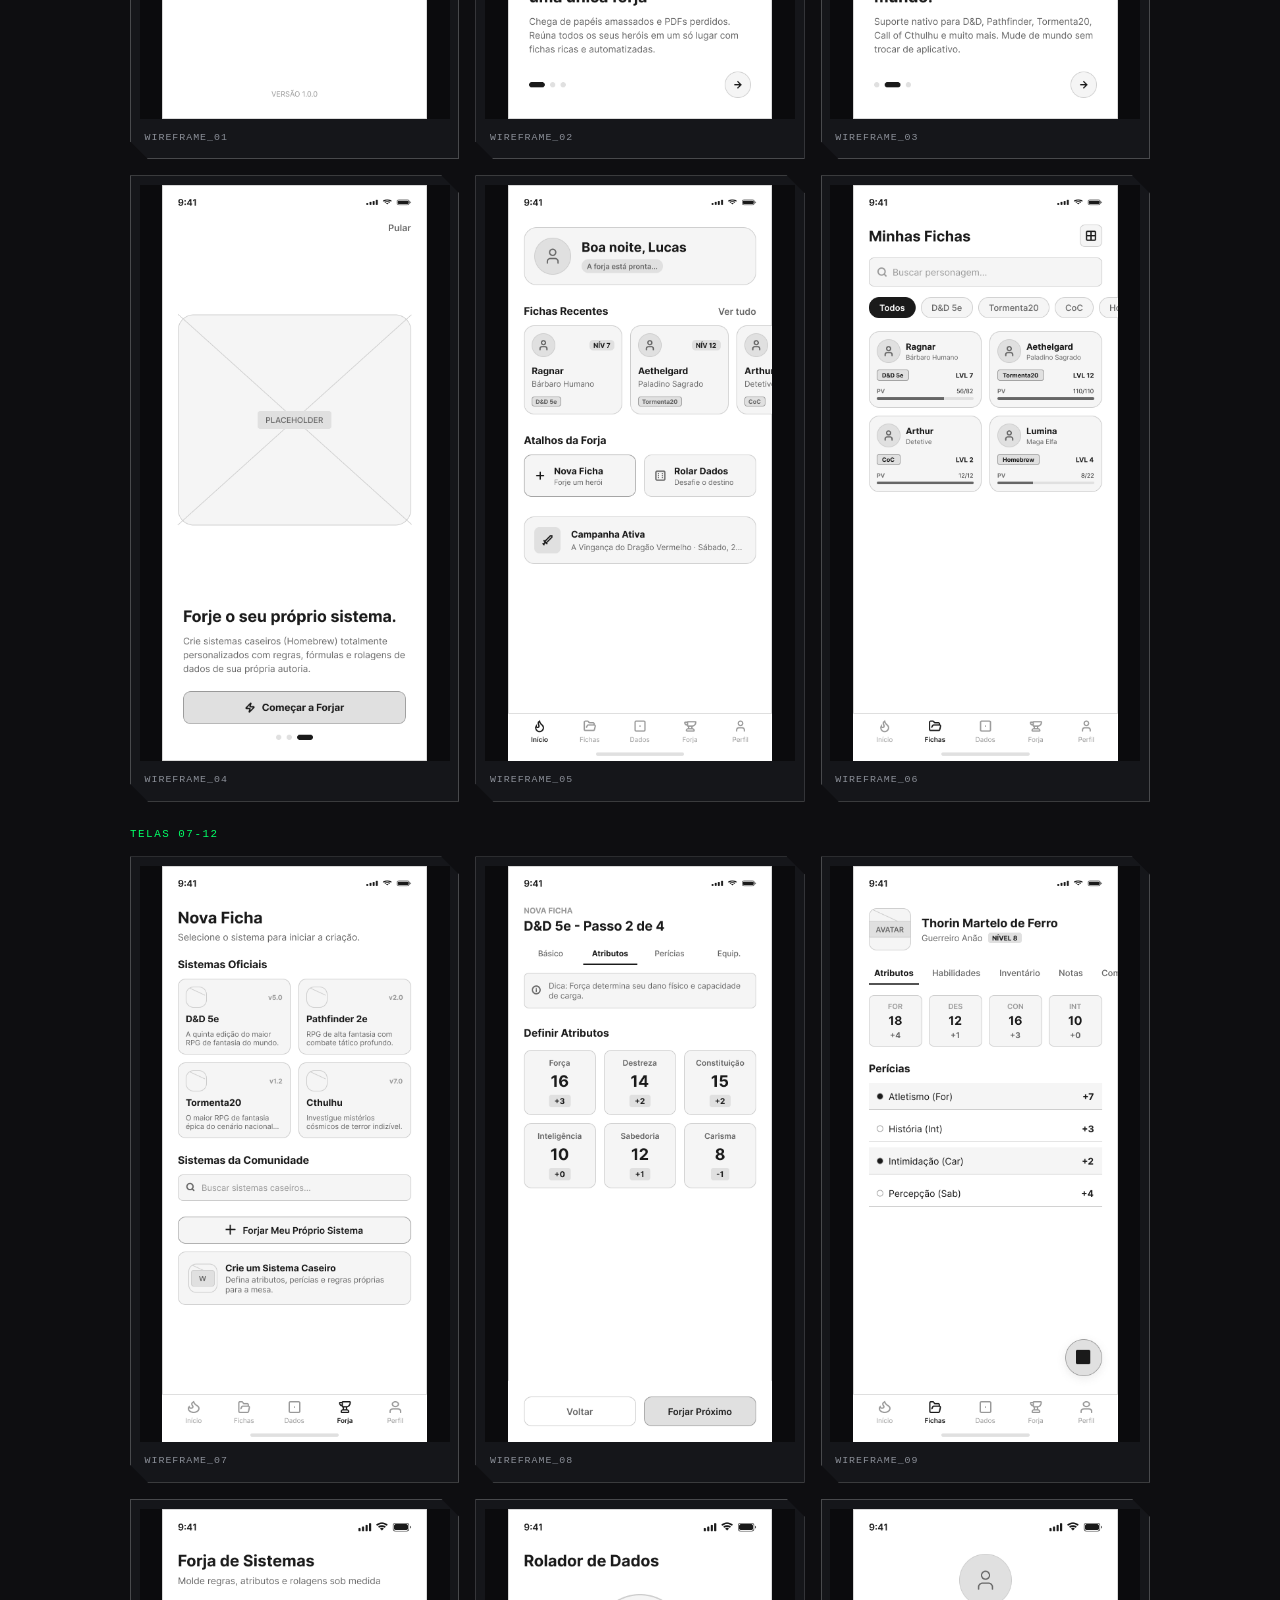
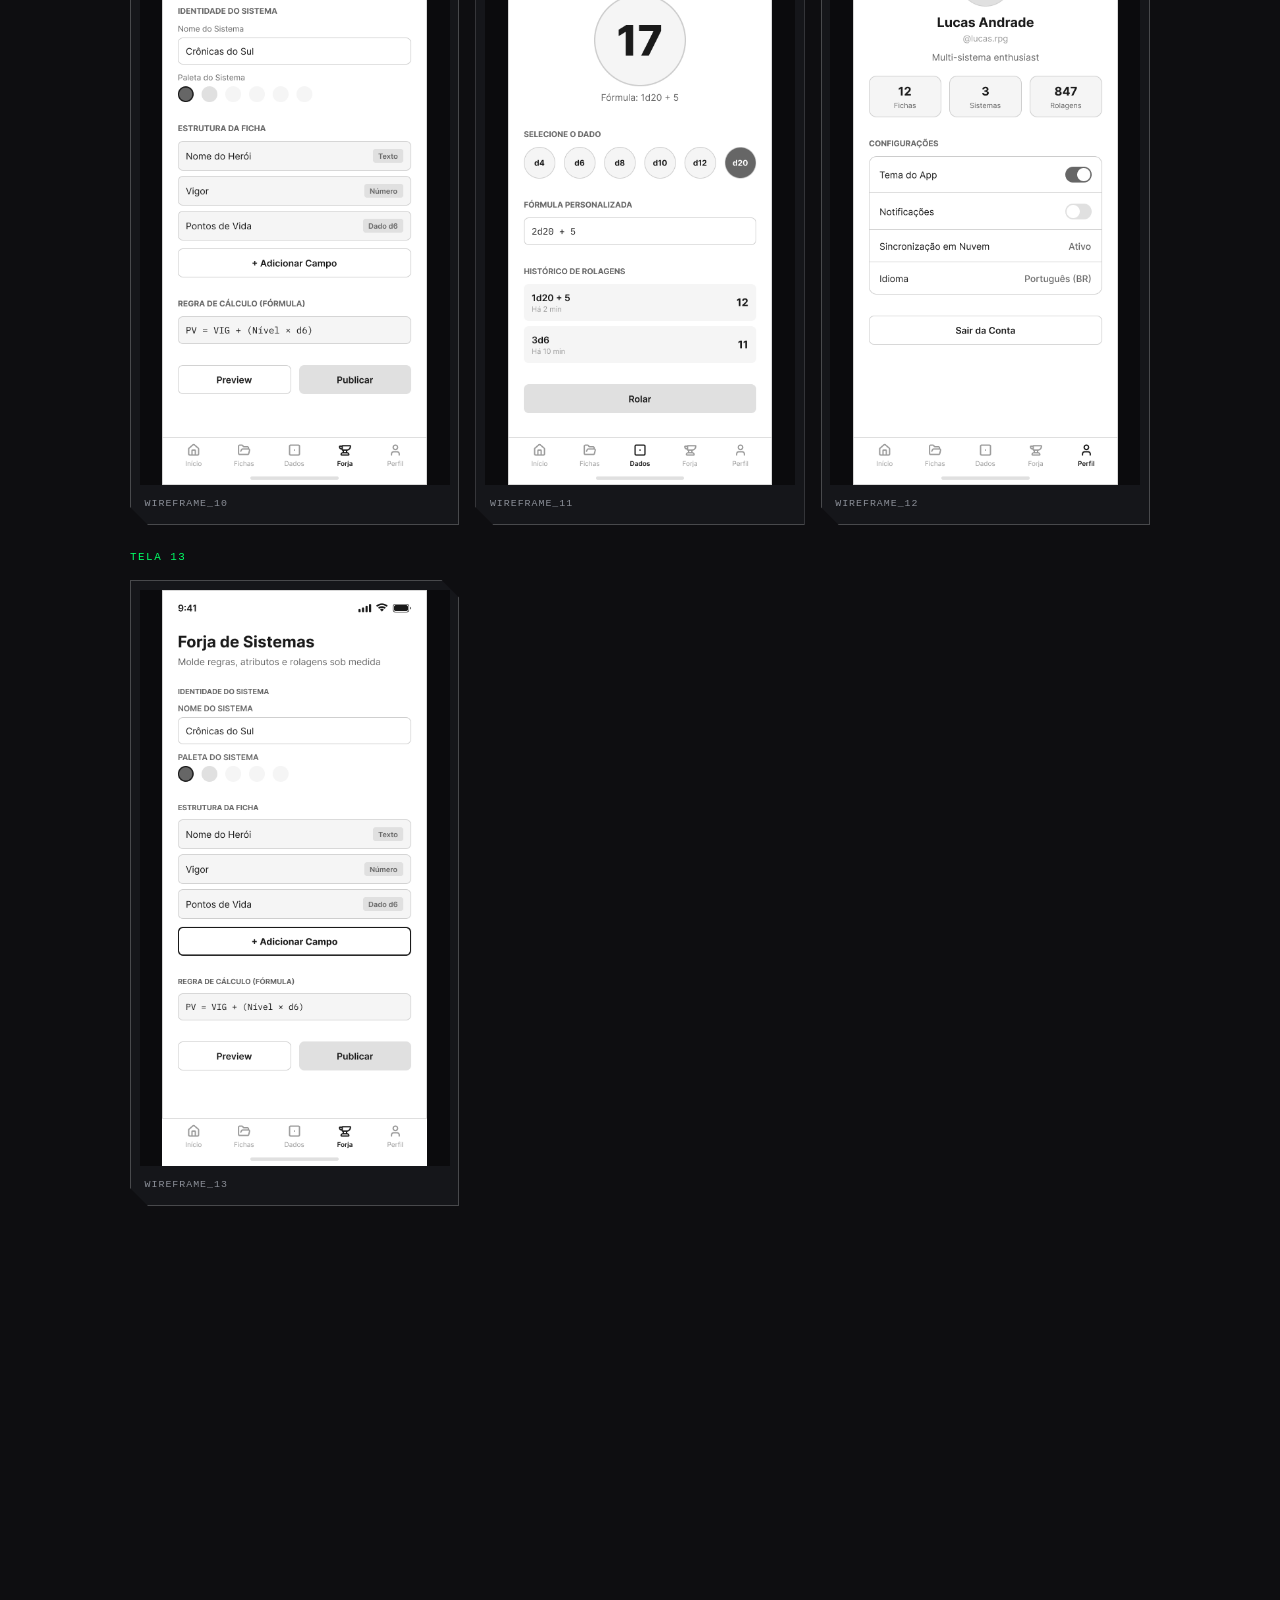
==== commit d1e9f0cf: "correções atuzalização Forja" ====
--- a/cases/forja/forja.html
+++ b/cases/forja/forja.html
@@ -27,8 +27,8 @@
 <main class="wrap">
   <section class="case-hero" aria-labelledby="caseTitle">
     <span class="case-code">// CASE_03 — UX/UI · DESIGN DE PRODUTO</span>
-    <h1 id="caseTitle">FORJA — fichas de RPG</h1>
-    <p class="desc">Um conceito de produto para reunir fichas de diferentes sistemas e dar a mestres uma forma acessível de transformar regras próprias em experiências jogáveis.</p>
+    <h1 id="caseTitle">App FORJA</h1>
+    <p class="desc">Um conceito de app para reunir fichas de diferentes sistemas e dar a mestres uma forma acessível de transformar regras próprias em experiências jogáveis.</p>
     <a class="cta-main" href="#design-final">EXPLORAR A SOLUÇÃO <span aria-hidden="true">↓</span></a>
     <aside class="top-note" aria-label="Resumo executivo do case">
       <span>Desafio</span>
@@ -55,7 +55,7 @@
   </div>
 
   <section class="block reveal">
-    <span class="block-code">// SEC_A — CONTEXTO</span>
+    <span class="block-code">// SEC_A — PROBLEMA</span>
     <h2>Uma experiência fragmentada</h2>
     <p>Quem joga mais de um sistema costuma manter fichas em formatos diferentes: um aplicativo para D&amp;D, uma planilha para outro jogo e um PDF para campanhas autorais. Essa troca aumenta o esforço para consultar regras, atualizar valores e preservar o histórico dos personagens.</p>
     <p>Para mestres que criam sistemas próprios, o problema se amplia: a ficha precisa acompanhar regras específicas, mas montar e manter um PDF editável exige trabalho manual e não oferece automação ou uma experiência consistente para o grupo.</p>
@@ -75,7 +75,66 @@
   </section>
 
   <section class="block reveal">
-    <span class="block-code">// SEC_C — OBJETIVOS</span>
+    <span class="block-code">// SEC_C — BENCHMARK</span>
+    <h2>Onde as soluções atuais deixam lacunas</h2>
+    <p>A análise comparou ferramentas de ficha, suporte a sistemas e flexibilidade para entender o espaço de oportunidade da FORJA: reunir o que funciona sem herdar a limitação de uma plataforma dedicada a um único jogo.</p>
+    <div class="table-wrap">
+      <table class="case-table">
+        <thead><tr><th>Referência</th><th>O que atende bem</th><th>Oportunidade identificada</th></tr></thead>
+        <tbody>
+          <tr><td>D&amp;D Beyond</td><td>Fichas oficiais completas e automação de regras.</td><td>Foco em D&amp;D e conteúdo sujeito a paywall.</td></tr>
+          <tr><td>Pathbuilder</td><td>Montagem detalhada de personagens para Pathfinder 2e.</td><td>Atende um único sistema e tem interface datada.</td></tr>
+          <tr><td>Improved Initiative</td><td>Ferramentas úteis para combate e iniciativa.</td><td>Não cobre a gestão completa de fichas.</td></tr>
+          <tr><td>Fichas &amp; Dados</td><td>Comunidade brasileira e repertório local.</td><td>Interface confusa e poucos sistemas disponíveis.</td></tr>
+          <tr><td>Notion / planilhas</td><td>Estrutura flexível para organizar qualquer sistema.</td><td>Configuração manual, sem rolagens ou automação nativa.</td></tr>
+        </tbody>
+      </table>
+    </div>
+    <div class="insight-strip"><b>GAP DE PRODUTO</b><span>Unir suporte multi-sistema, criação acessível e automações úteis em uma interface moderna.</span></div>
+  </section>
+
+  <section class="block reveal">
+    <span class="block-code">// SEC_D — ENTREVISTAS QUALITATIVAS</span>
+    <h2>Entender o que acontece antes e durante a sessão</h2>
+    <p>Foram ouvidas oito pessoas entre 18 e 35 anos: cinco jogadores, dois mestres e uma pessoa que exerce os dois papéis. Todas tinham experiência com pelo menos dois sistemas. As conversas exploraram organização de fichas, criação de sistemas próprios e consulta de regras durante o jogo.</p>
+    <div class="quote-grid">
+      <blockquote>“Eu uso um app pra D&amp;D, planilha pra Tormenta e papel pro meu sistema caseiro. É um caos.”<span>JOGADOR MULTI-SISTEMA</span></blockquote>
+      <blockquote>“Meu mestre criou um sistema próprio e a gente usa PDF editável. É horrível.”<span>JOGADORA DE SISTEMA AUTORAL</span></blockquote>
+      <blockquote>“Na mesa do meu amigo o Wi-Fi é péssimo.”<span>JOGADOR / NECESSIDADE OFFLINE</span></blockquote>
+    </div>
+    <h3 class="subhead">Sinais quantitativos do material de pesquisa</h3>
+    <div class="metric-grid">
+      <div><b>73%</b><span>jogam mais de um sistema</span></div>
+      <div><b>61%</b><span>já criaram ou jogaram homebrew</span></div>
+      <div><b>84%</b><span>prefeririam uma ferramenta unificada</span></div>
+      <div><b>58%</b><span>já abandonaram um app por complexidade</span></div>
+    </div>
+    <p class="source-note"><b>Leitura:</b> as entrevistas ajudam a explicar as fricções; os percentuais do survey indicam recorrência no material do case, sem atribuir a eles uma amostra que não foi documentada.</p>
+  </section>
+
+  <section class="block reveal">
+    <span class="block-code">// SEC_E — PERSONAS</span>
+    <h2>Dois modos de usar a mesma plataforma</h2>
+    <div class="persona-cards">
+      <article class="persona-card">
+        <span class="persona-id">PERSONA_01 / JOGADOR</span>
+        <h3>Lucas Andrade</h3>
+        <p class="persona-role">25 ANOS · BELO HORIZONTE · 90% JOGADOR</p>
+        <p>Joga D&amp;D, Tormenta20 e Call of Cthulhu em campanhas simultâneas. Alterna entre celular Android, PDFs e planilhas e quer chegar rápido aos dados de cada personagem, inclusive quando está offline.</p>
+        <div class="persona-needs"><b>PRECISA</b><span>Centralizar fichas, consultar regras e preservar personagens sem depender de conexão.</span><b>FRUSTRAÇÃO</b><span>Trocar de ferramenta e perder tempo procurando cálculos no meio da sessão.</span></div>
+      </article>
+      <article class="persona-card">
+        <span class="persona-id">PERSONA_02 / MESTRA</span>
+        <h3>Camila Ferreira</h3>
+        <p class="persona-role">30 ANOS · CURITIBA · 70% MESTRA</p>
+        <p>Desenvolve Crônicas do Sul, um sistema próprio inspirado no folclore brasileiro. Mantém fichas em PDF e precisa distribuir atualizações sem refazer arquivos ou corrigir preenchimentos manualmente.</p>
+        <div class="persona-needs"><b>PRECISA</b><span>Criar campos, fórmulas e identidade visual sem programar, e compartilhar fichas atualizadas.</span><b>FRUSTRAÇÃO</b><span>Ferramentas genéricas não acompanham regras e linguagem visual do seu sistema.</span></div>
+      </article>
+    </div>
+  </section>
+
+  <section class="block reveal">
+    <span class="block-code">// SEC_F — OBJETIVOS</span>
     <h2>O que a solução precisava entregar</h2>
     <ul>
       <li>Centralizar personagens de sistemas diferentes em uma biblioteca pesquisável.</li>
@@ -87,7 +146,87 @@
   </section>
 
   <section class="block reveal">
-    <span class="block-code">// SEC_D — PROCESSO</span>
+    <span class="block-code">// SEC_G — JORNADA DO USUÁRIO</span>
+    <h2>Da descoberta à evolução do personagem</h2>
+    <p>A jornada de Lucas mostra como a promessa do produto precisa se confirmar em cada etapa: da dúvida sobre suporte aos sistemas até o uso rápido da ficha durante a sessão.</p>
+    <div class="journey-grid">
+      <article><span>01 / DESCOBERTA</span><h3>Considera testar</h3><em class="journey-emotion">EMOÇÃO / CURIOSO</em><p>“Será que suporta meu sistema?”</p><b>Mostrar sistemas e exemplos reais.</b></article>
+      <article><span>02 / ONBOARDING</span><h3>Começa a usar</h3><em class="journey-emotion">EMOÇÃO / ANIMADO</em><p>Receio de um cadastro longo.</p><b>Levar ao primeiro valor em poucos passos.</b></article>
+      <article><span>03 / CRIAÇÃO</span><h3>Forja a ficha</h3><em class="journey-emotion">EMOÇÃO / CONFUSO</em><p>Muitos campos podem confundir.</p><b>Guiar com templates e dicas contextuais.</b></article>
+      <article><span>04 / SESSÃO</span><h3>Consulta e rola</h3><em class="journey-emotion">EMOÇÃO / ALIVIADO</em><p>Conexão instável e regras dispersas.</p><b>Oferecer modo offline e rolagem integrada.</b></article>
+      <article><span>05 / EVOLUÇÃO</span><h3>Atualiza o personagem</h3><em class="journey-emotion">EMOÇÃO / SATISFEITO</em><p>Quer levar outra campanha para o app.</p><b>Expor sistemas e criação própria.</b></article>
+    </div>
+  </section>
+
+  <section class="block reveal">
+    <span class="block-code">// SEC_H — OPORTUNIDADES POR FASE</span>
+    <h2>Transformar fricções em decisões de produto</h2>
+    <div class="opportunity-list">
+      <div><b>DESCOBERTA</b><span>Apresentar sistemas suportados e deixar claro que a experiência não se limita a um único RPG.</span></div>
+      <div><b>ONBOARDING</b><span>Usar orientação contextual e reduzir o tempo até a primeira ficha.</span></div>
+      <div><b>CRIAÇÃO</b><span>Começar por templates e revelar opções avançadas conforme a necessidade.</span></div>
+      <div><b>SESSÃO</b><span>Manter rolagens, atributos e recursos acessíveis, com suporte offline.</span></div>
+      <div><b>EVOLUÇÃO</b><span>Dar visibilidade a novos sistemas e ao atalho “forjar meu próprio sistema”.</span></div>
+    </div>
+  </section>
+
+  <section class="block reveal">
+    <span class="block-code">// SEC_I — ARQUITETURA DE INFORMAÇÃO</span>
+    <h2>Cinco áreas para tarefas recorrentes</h2>
+    <p>A navegação principal mantém as ações críticas a até três níveis de profundidade e separa a gestão das fichas das ferramentas de criação.</p>
+    <div class="ia-grid">
+      <article><b>01 / HOME</b><span>Fichas recentes<br>Nova ficha<br>Rolar dados</span></article>
+      <article><b>02 / FICHAS</b><span>Filtro por sistema<br>Busca por personagem<br>Grade ou lista<br>Atributos · Habilidades · Inventário · Notas · Combate</span></article>
+      <article><b>03 / DADOS</b><span>d4 a d100 e dados customizados<br>Fórmulas<br>Histórico de rolagens</span></article>
+      <article><b>04 / FORJA</b><span>Sistemas oficiais e comunidade<br>Campos, fórmulas e tema<br>Prévia · Publicação · Link</span></article>
+      <article><b>05 / PERFIL</b><span>Preferências e notificações<br>Offline e backup<br>Idioma · Sistemas criados</span></article>
+    </div>
+    <p class="ia-note"><b>Detalhe da ficha:</b> o rolador também aparece como painel contextual para evitar que o usuário abandone a tarefa atual.</p>
+  </section>
+
+  <section class="block reveal">
+    <span class="block-code">// SEC_J — USER FLOWS</span>
+    <h2>Três tarefas, três caminhos claros</h2>
+    <div class="flow-cards">
+      <article><span>FLOW_01 / SISTEMA EXISTENTE</span><h3>Criar uma ficha</h3><p>Home <i>→</i> Nova ficha <i>→</i> Sistema <i>→</i> Nome, raça e classe <i>→</i> Atributos (rolagem ou point buy) <i>→</i> Habilidades e perícias <i>→</i> Histórico e equipamento <i>→</i> Revisar e salvar.</p></article>
+      <article><span>FLOW_02 / SISTEMA AUTORAL</span><h3>Forjar um sistema</h3><p>Home <i>→</i> Forja <i>→</i> Nome e tema <i>→</i> Adicionar campos e seções <i>→</i> Prévia <i>→</i> Salvar sistema <i>→</i> Criar primeira ficha.</p></article>
+      <article><span>FLOW_03 / DURANTE A SESSÃO</span><h3>Resolver uma ação</h3><p>Fichas <i>→</i> Personagem <i>→</i> Atributo ou perícia <i>→</i> Rolagem automática <i>→</i> Registrar resultado e atualizar recursos.</p></article>
+    </div>
+  </section>
+
+  <section class="block reveal">
+    <span class="block-code">// SEC_K — DESIGN SYSTEM</span>
+    <h2>Uma forja visual, legível em contexto de jogo</h2>
+    <p>A identidade combina carvão e ferro como base, brasa para ações prioritárias e verde para estados positivos. A cor temática pode variar por sistema sem mudar os padrões de navegação e leitura.</p>
+    <div class="palette-grid">
+      <div><i style="--swatch:#0F0E0D"></i><b>CARVÃO</b><code>#0F0E0D</code></div>
+      <div><i style="--swatch:#241E18"></i><b>FERRO</b><code>#241E18</code></div>
+      <div><i style="--swatch:#2E2720"></i><b>FERRO MÉDIO</b><code>#2E2720</code></div>
+      <div><i style="--swatch:#E85D04"></i><b>BRASA</b><code>#E85D04</code></div>
+      <div><i style="--swatch:#D4A574"></i><b>DOURADO</b><code>#D4A574</code></div>
+      <div><i style="--swatch:#FFBA08"></i><b>FAÍSCA</b><code>#FFBA08</code></div>
+      <div><i style="--swatch:#F5F1E8"></i><b>TEXTO</b><code>#F5F1E8</code></div>
+      <div><i style="--swatch:#A89F91"></i><b>TEXTO SEC.</b><code>#A89F91</code></div>
+      <div><i style="--swatch:#6B6358"></i><b>TEXTO MUDO</b><code>#6B6358</code></div>
+      <div><i style="--swatch:#4ADE80"></i><b>CURA</b><code>#4ADE80</code></div>
+      <div><i style="--swatch:#F87171"></i><b>DANO</b><code>#F87171</code></div>
+    </div>
+    <div class="system-specs">
+      <article><b>TIPOGRAFIA</b><span>Alexandria para títulos; Inter para leitura; JetBrains Mono para valores, fórmulas e estados.</span></article>
+      <article><b>COMPONENTES</b><span>Character Card, Stat Block, Dice Button, System Badge, Field Input, Wizard Stepper e Bottom Sheet.</span></article>
+      <article><b>IDENTIDADE</b><span>Dado em chamas, faíscas, “F” estilizado transmitindo a firmeza de um martelo ou forja; linguagem segura e objetiva nas instruções.</span></article>
+    </div>
+    <div class="theme-row"><b>TEMA POR SISTEMA</b><span>D&amp;D / brasa e vermelho</span><span>Call of Cthulhu / carvão e azul petróleo</span><span>Tormenta / brasa e laranja</span><span>Homebrew / cores do criador</span></div>
+    <figure class="brand-board">
+      <button class="screen-card brand-trigger" type="button" data-full="../../assets/imagens/forja/marca.png" data-label="MARCA" aria-label="Ampliar prancha de identidade visual da FORJA">
+        <img src="../../assets/imagens/forja/marca.png" alt="Prancha da marca FORJA com logotipo, ícone, aplicações mobile, textura e paleta de cores" loading="lazy">
+        <span class="screen-caption">BRANDING // IDENTIDADE VISUAL E APLICAÇÕES</span>
+      </button>
+    </figure>
+  </section>
+
+  <section class="block reveal">
+    <span class="block-code">// SEC_L — PROCESSO</span>
     <h2>Do problema ao fluxo de produto</h2>
     <p>O processo foi organizado em quatro fases, conectando levantamento de necessidades, arquitetura, prototipação e avaliação preliminar.</p>
 
@@ -120,14 +259,14 @@
   </section>
 
   <section class="block reveal" id="wireframes">
-    <span class="block-code">// SEC_E — WIREFRAMES</span>
+    <span class="block-code">// SEC_M — WIREFRAMES</span>
     <h2>Estrutura antes do acabamento</h2>
     <p>Os wireframes organizam a jornada principal e validam hierarquia, navegação e ações antes da camada visual. As 13 telas estão agrupadas em lotes de seis para facilitar a leitura.</p>
     <div class="screen-gallery" data-screen-gallery="wireframes" data-prefix="wf-" data-title="WIREFRAME" data-count="13"></div>
   </section>
 
   <section class="block reveal" id="design-final">
-    <span class="block-code">// SEC_F — DESIGN FINAL</span>
+    <span class="block-code">// SEC_N — DESIGN FINAL</span>
     <h2>Uma ficha para cada sistema</h2>
     <p>A interface transforma a estrutura em uma experiência mobile com biblioteca multi-sistema, criação guiada e recursos de mesa. A identidade de cada jogo pode variar sem perder consistência nos fluxos essenciais.</p>
     <div class="feature-grid final-features">
@@ -151,7 +290,7 @@
   </div>
 
   <section class="block reveal">
-    <span class="block-code">// SEC_G — RESULTADOS</span>
+    <span class="block-code">// SEC_O — RESULTADOS</span>
     <h2>O que a avaliação indicou</h2>
     <p>Os números abaixo são resultados de avaliação de protótipo documentados no material do projeto, não métricas de um produto lançado. A amostra de cinco participantes é pequena; portanto, os dados servem como sinais para priorização, não como evidência de impacto em escala.</p>
     <div class="results">
@@ -164,7 +303,7 @@
   </section>
 
   <section class="block reveal">
-    <span class="block-code">// SEC_H — APRENDIZADOS</span>
+    <span class="block-code">// SEC_P — APRENDIZADOS</span>
     <h2>Flexibilidade precisa de orientação</h2>
     <p>O principal aprendizado foi que personalização e simplicidade não são objetivos opostos, desde que a complexidade apareça no momento certo. Templates, pré-visualização e explicações contextuais ajudam a transformar liberdade de configuração em uma sequência de decisões menores.</p>
     <p>Também ficou claro que o contexto da mesa deve orientar a hierarquia da interface: atributos, recursos e ações frequentes precisam ser acessíveis sem navegar por uma estrutura extensa. Para uma próxima etapa, o conceito exigiria validação com mais perfis e cenários reais, além de definição técnica para sincronização offline e proteção dos dados.</p>
@@ -173,7 +312,7 @@
   <section class="block reveal final-block">
     <span class="block-code">// END_OF_FILE</span>
     <h2>Obrigado!</h2>
-    <p>A FORJA explora como uma ferramenta de produto pode tornar fichas de RPG mais acessíveis sem apagar as particularidades de cada sistema. Obrigado por acompanhar o processo. Estou aberto a conversar sobre decisões de UX, prototipação e design de produto.</p>
+    <p>A Forja é o estágio final (até o momento) do meu primeiro case de UX UI, que em seu embrião se chamava Hero Manager. Desde a sua concepção tanto eu quanto o projeto mudaram muito, desde a abordagem de UX UI quanto a visão de mundo como designer e artista. Espero que gostem e estou aberto a conversar sobre decisões de UX, prototipação, design e da minha evolução em todos esses aspectos.</p>
     <div class="tags final-tags">
       <span>FORJA · CONCEITO DE PRODUTO</span>
       <span>UX/UI · DESIGN DE PRODUTO</span>
@@ -297,6 +436,16 @@
     });
   });
 
+  var brandTrigger = document.querySelector('.brand-trigger');
+  if(brandTrigger){
+    brandTrigger.addEventListener('click', function(){
+      lastTrigger = brandTrigger;
+      activeCards = [brandTrigger];
+      activeTitle = 'BRANDING';
+      openGallery(0);
+    });
+  }
+
   closeButton.addEventListener('click', closeGallery);
   previousButton.addEventListener('click', function(){ openGallery(currentIndex - 1); });
   nextButton.addEventListener('click', function(){ openGallery(currentIndex + 1); });
--- a/cases/forja/styles.css
+++ b/cases/forja/styles.css
@@ -134,6 +134,386 @@
   font-style: normal;
 }
 
+.subhead {
+  margin: 1.6rem 0 0.8rem;
+  font-family: var(--font-m);
+  font-size: 0.72rem;
+  letter-spacing: 0.14em;
+}
+
+.table-wrap {
+  overflow-x: auto;
+  margin-top: 1.2rem;
+  border: 1px solid var(--line);
+}
+
+.case-table {
+  width: 100%;
+  min-width: 640px;
+  border-collapse: collapse;
+  font-size: 0.82rem;
+  line-height: 1.55;
+}
+
+.case-table th,
+.case-table td {
+  padding: 0.85rem 1rem;
+  border-bottom: 1px solid var(--line);
+  text-align: left;
+  vertical-align: top;
+}
+
+.case-table th {
+  color: var(--red);
+  font-family: var(--font-m);
+  font-size: 0.64rem;
+  font-weight: 400;
+  letter-spacing: 0.12em;
+  text-transform: uppercase;
+}
+
+.case-table td {
+  color: var(--mut);
+}
+
+.case-table td:first-child {
+  color: var(--txt);
+  white-space: nowrap;
+}
+
+.case-table tr:last-child td {
+  border-bottom: 0;
+}
+
+.quote-grid,
+.persona-cards,
+.flow-cards,
+.system-specs {
+  display: grid;
+  gap: 1rem;
+  margin-top: 1.4rem;
+}
+
+.quote-grid {
+  grid-template-columns: repeat(3, minmax(0, 1fr));
+}
+
+.quote-grid blockquote {
+  display: flex;
+  flex-direction: column;
+  justify-content: space-between;
+  min-height: 150px;
+  margin: 0;
+  padding: 1.2rem;
+  border: 1px solid var(--line2);
+  border-left: 2px solid var(--red);
+  background: var(--bg2);
+  color: var(--txt);
+  font-size: 0.92rem;
+}
+
+.quote-grid blockquote span,
+.persona-id,
+.persona-role,
+.journey-grid article > span,
+.flow-cards article > span {
+  display: block;
+  color: var(--green);
+  font-family: var(--font-m);
+  font-size: 0.6rem;
+  letter-spacing: 0.1em;
+}
+
+.quote-grid blockquote span {
+  margin-top: 1rem;
+}
+
+.metric-grid {
+  display: grid;
+  grid-template-columns: repeat(4, minmax(0, 1fr));
+  gap: 1px;
+  margin-top: 1rem;
+  border: 1px solid var(--line);
+  background: var(--line);
+}
+
+.metric-grid > div {
+  min-height: 112px;
+  padding: 1rem;
+  background: var(--bg2);
+}
+
+.metric-grid b {
+  display: block;
+  margin-bottom: 0.35rem;
+  color: var(--red);
+  font-family: var(--font-d);
+  font-size: 1.65rem;
+}
+
+.metric-grid span {
+  color: var(--mut);
+  font-size: 0.76rem;
+  line-height: 1.45;
+}
+
+.persona-cards {
+  grid-template-columns: repeat(2, minmax(0, 1fr));
+}
+
+.persona-card {
+  min-width: 0;
+  padding: 1.4rem;
+  border: 1px solid var(--line2);
+  background: var(--bg2);
+}
+
+.persona-card h3 {
+  margin: 0.7rem 0 0.2rem;
+  font-size: 1.2rem;
+}
+
+.persona-card .persona-role {
+  margin-bottom: 0.9rem;
+  color: var(--mut);
+}
+
+.persona-card > p:not(.persona-role) {
+  font-size: 0.88rem;
+}
+
+.persona-needs {
+  display: grid;
+  grid-template-columns: 100px minmax(0, 1fr);
+  gap: 0.6rem 0.8rem;
+  padding-top: 0.9rem;
+  border-top: 1px solid var(--line);
+}
+
+.persona-needs b {
+  color: var(--red);
+  font-family: var(--font-m);
+  font-size: 0.6rem;
+  letter-spacing: 0.1em;
+}
+
+.persona-needs span {
+  color: var(--mut);
+  font-size: 0.8rem;
+  line-height: 1.45;
+}
+
+.journey-grid {
+  display: grid;
+  grid-template-columns: repeat(5, minmax(0, 1fr));
+  gap: 0.65rem;
+  margin-top: 1.4rem;
+}
+
+.journey-grid article {
+  min-width: 0;
+  padding: 1rem;
+  border: 1px solid var(--line);
+  background: var(--bg2);
+}
+
+.journey-grid h3,
+.flow-cards h3 {
+  margin: 0.7rem 0 0.5rem;
+  font-size: 0.88rem;
+}
+
+.journey-grid p {
+  min-height: 3.4em;
+  margin-bottom: 0.7rem;
+  color: var(--mut);
+  font-size: 0.78rem;
+}
+
+.journey-emotion {
+  display: block;
+  margin-top: 0.65rem;
+  color: var(--red);
+  font-family: var(--font-m);
+  font-size: 0.56rem;
+  font-style: normal;
+  letter-spacing: 0.08em;
+}
+
+.journey-grid article > b {
+  display: block;
+  padding-top: 0.7rem;
+  border-top: 1px solid var(--line);
+  color: var(--txt);
+  font-size: 0.75rem;
+  font-weight: 500;
+}
+
+.opportunity-list {
+  display: grid;
+  grid-template-columns: repeat(2, minmax(0, 1fr));
+  gap: 1px;
+  margin-top: 1.3rem;
+  border: 1px solid var(--line);
+  background: var(--line);
+}
+
+.opportunity-list > div {
+  display: grid;
+  grid-template-columns: 125px minmax(0, 1fr);
+  gap: 0.8rem;
+  align-items: start;
+  min-height: 92px;
+  padding: 1rem;
+  background: var(--bg2);
+}
+
+.opportunity-list b,
+.ia-grid b,
+.system-specs b {
+  color: var(--red);
+  font-family: var(--font-m);
+  font-size: 0.62rem;
+  letter-spacing: 0.1em;
+}
+
+.opportunity-list span,
+.ia-grid span,
+.system-specs span {
+  color: var(--mut);
+  font-size: 0.8rem;
+  line-height: 1.5;
+}
+
+.ia-grid {
+  display: grid;
+  grid-template-columns: repeat(5, minmax(0, 1fr));
+  gap: 1px;
+  margin-top: 1.3rem;
+  border: 1px solid var(--line);
+  background: var(--line);
+}
+
+.ia-grid article {
+  min-width: 0;
+  padding: 1rem;
+  background: var(--bg2);
+}
+
+.ia-grid span {
+  display: block;
+  margin-top: 0.8rem;
+}
+
+.ia-note {
+  margin-top: 1rem;
+  color: var(--mut);
+  font-size: 0.82rem;
+}
+
+.ia-note b {
+  color: var(--txt);
+}
+
+.flow-cards {
+  grid-template-columns: repeat(3, minmax(0, 1fr));
+}
+
+.flow-cards article {
+  min-width: 0;
+  padding: 1.2rem;
+  border: 1px solid var(--line2);
+  background: var(--bg2);
+}
+
+.flow-cards p {
+  margin: 0;
+  color: var(--mut);
+  font-size: 0.82rem;
+}
+
+.flow-cards p i {
+  color: var(--red);
+  font-style: normal;
+}
+
+.palette-grid {
+  display: grid;
+  grid-template-columns: repeat(auto-fit, minmax(118px, 1fr));
+  gap: 1px;
+  margin-top: 1.3rem;
+  border: 1px solid var(--line);
+  background: var(--line);
+}
+
+.palette-grid > div {
+  display: grid;
+  gap: 0.35rem;
+  padding: 0.75rem;
+  background: var(--bg2);
+}
+
+.palette-grid i {
+  display: block;
+  width: 100%;
+  height: 30px;
+  border: 1px solid rgba(255, 255, 255, 0.15);
+  background: var(--swatch);
+}
+
+.palette-grid b,
+.palette-grid code {
+  color: var(--mut);
+  font-family: var(--font-m);
+  font-size: 0.55rem;
+  font-weight: 400;
+  letter-spacing: 0.08em;
+}
+
+.palette-grid code {
+  padding: 0;
+  background: none;
+  color: var(--txt);
+}
+
+.system-specs {
+  grid-template-columns: repeat(3, minmax(0, 1fr));
+}
+
+.system-specs article {
+  display: grid;
+  gap: 0.5rem;
+  align-content: start;
+  padding: 1rem;
+  border: 1px solid var(--line);
+  background: var(--bg2);
+}
+
+.theme-row {
+  display: flex;
+  flex-wrap: wrap;
+  gap: 0.5rem;
+  align-items: center;
+  margin-top: 1rem;
+}
+
+.theme-row b,
+.theme-row span {
+  padding: 0.45rem 0.65rem;
+  border: 1px solid var(--line);
+  font-family: var(--font-m);
+  font-size: 0.58rem;
+  letter-spacing: 0.06em;
+}
+
+.theme-row b {
+  color: var(--red);
+}
+
+.theme-row span {
+  color: var(--mut);
+}
+
 .final-features {
   grid-template-columns: repeat(2, minmax(0, 1fr));
 }
@@ -202,6 +582,19 @@
   letter-spacing: 0.1em;
 }
 
+.brand-board {
+  margin: 1.5rem 0 0;
+}
+
+.brand-board .screen-card {
+  width: 100%;
+  cursor: zoom-in;
+}
+
+.brand-board img {
+  max-height: none;
+}
+
 .gallery-trigger:focus-visible,
 .gallery-close:focus-visible,
 .gallery-nav:focus-visible,
@@ -275,7 +668,28 @@
 @media (max-width: 700px) {
   .callout-grid,
   .feature-grid,
-  .final-features {
+  .final-features,
+  .quote-grid,
+  .persona-cards,
+  .flow-cards,
+  .system-specs {
+    grid-template-columns: 1fr;
+  }
+
+  .metric-grid,
+  .ia-grid {
+    grid-template-columns: repeat(2, minmax(0, 1fr));
+  }
+
+  .journey-grid {
+    grid-template-columns: 1fr;
+  }
+
+  .journey-grid p {
+    min-height: 0;
+  }
+
+  .opportunity-list {
     grid-template-columns: 1fr;
   }
 
@@ -298,4 +712,19 @@
   .screen-grid {
     grid-template-columns: 1fr;
   }
+
+  .ia-grid,
+  .metric-grid {
+    grid-template-columns: 1fr;
+  }
+
+  .opportunity-list > div {
+    grid-template-columns: 1fr;
+    gap: 0.35rem;
+  }
+
+  .persona-needs {
+    grid-template-columns: 1fr;
+    gap: 0.3rem;
+  }
 }
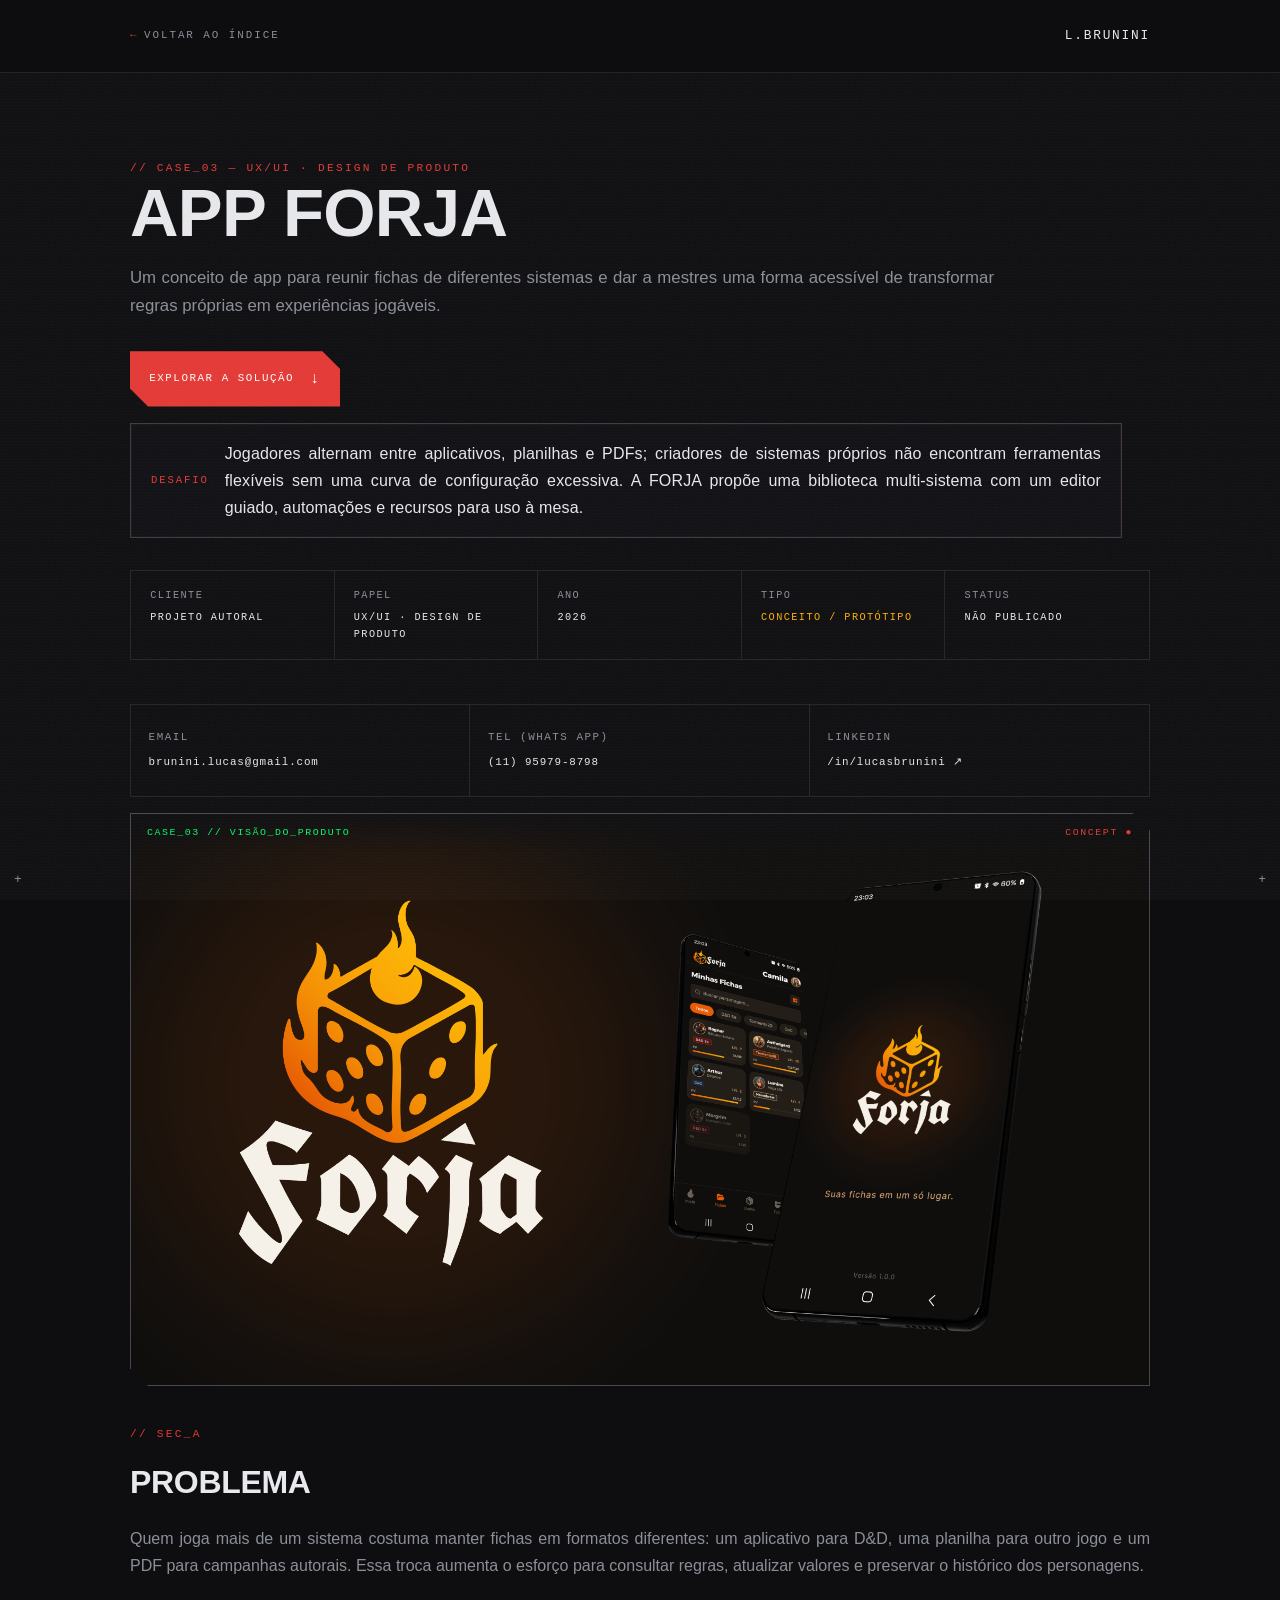
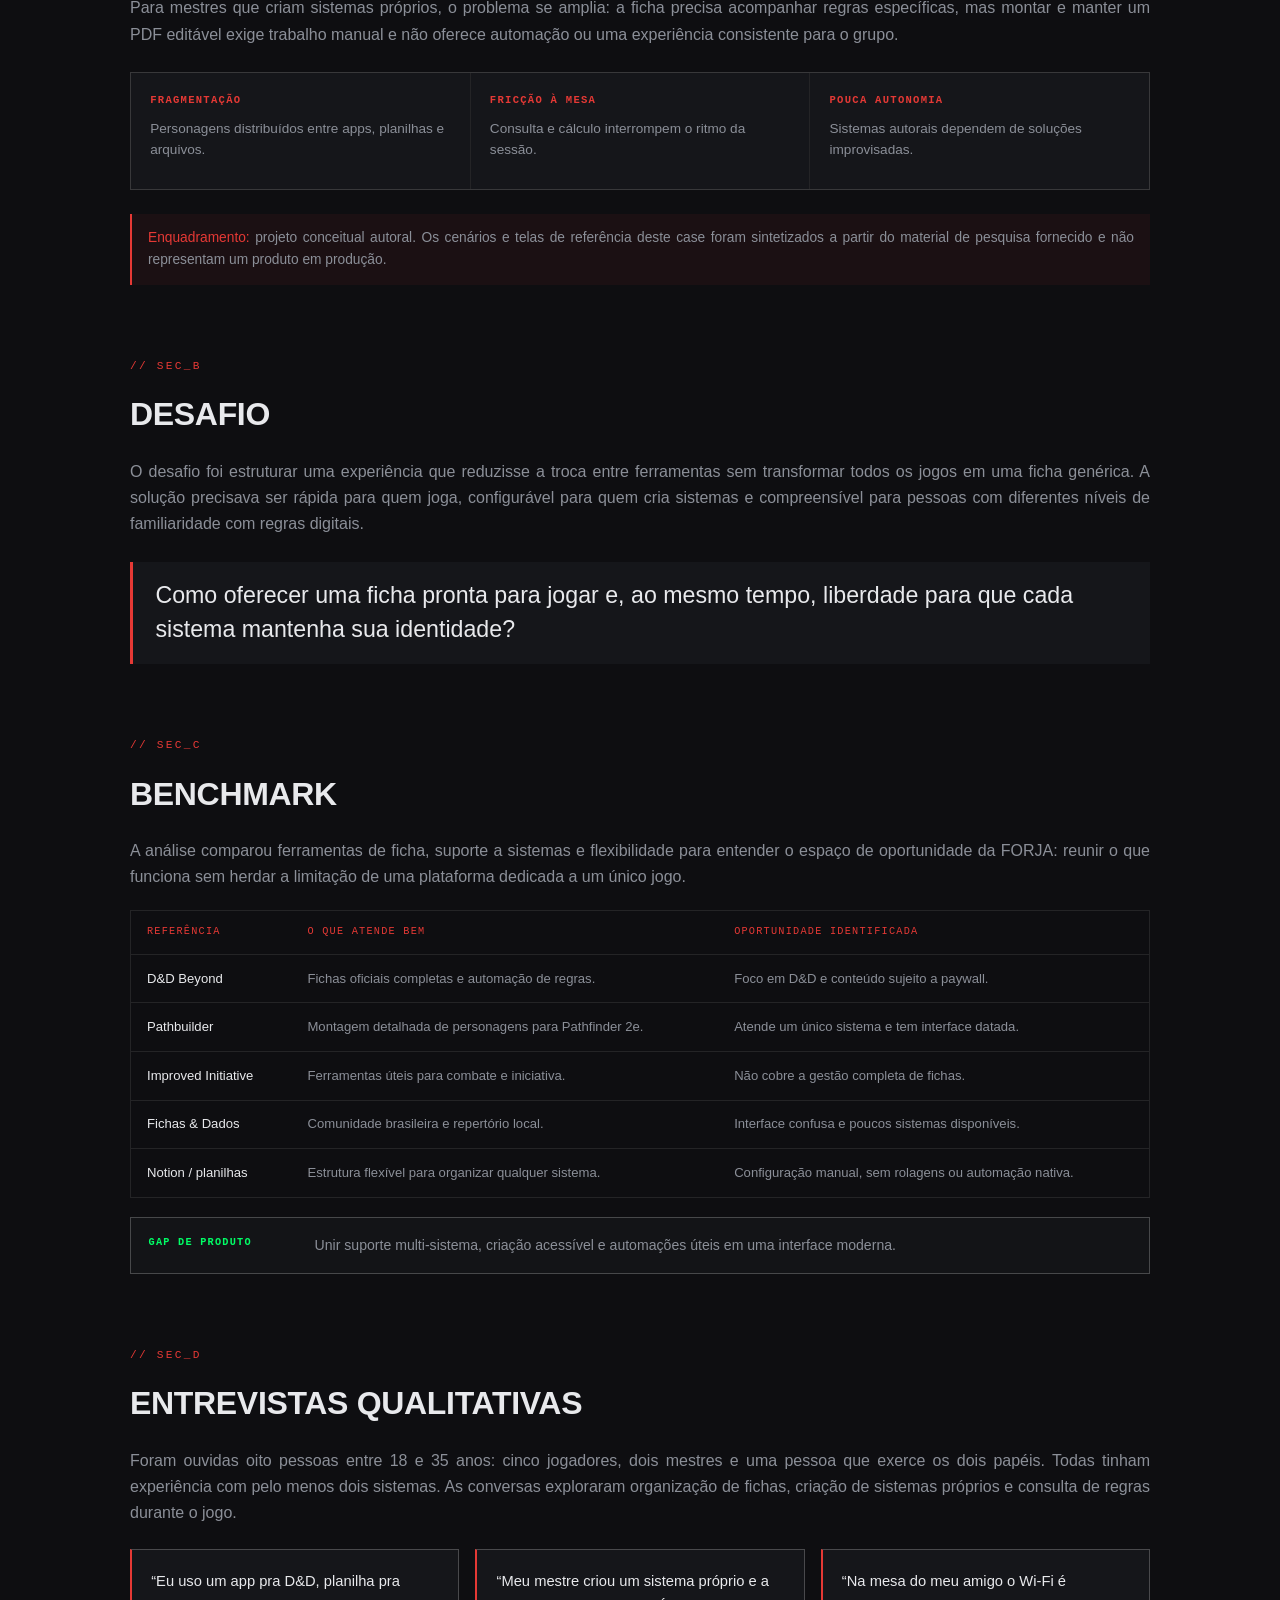
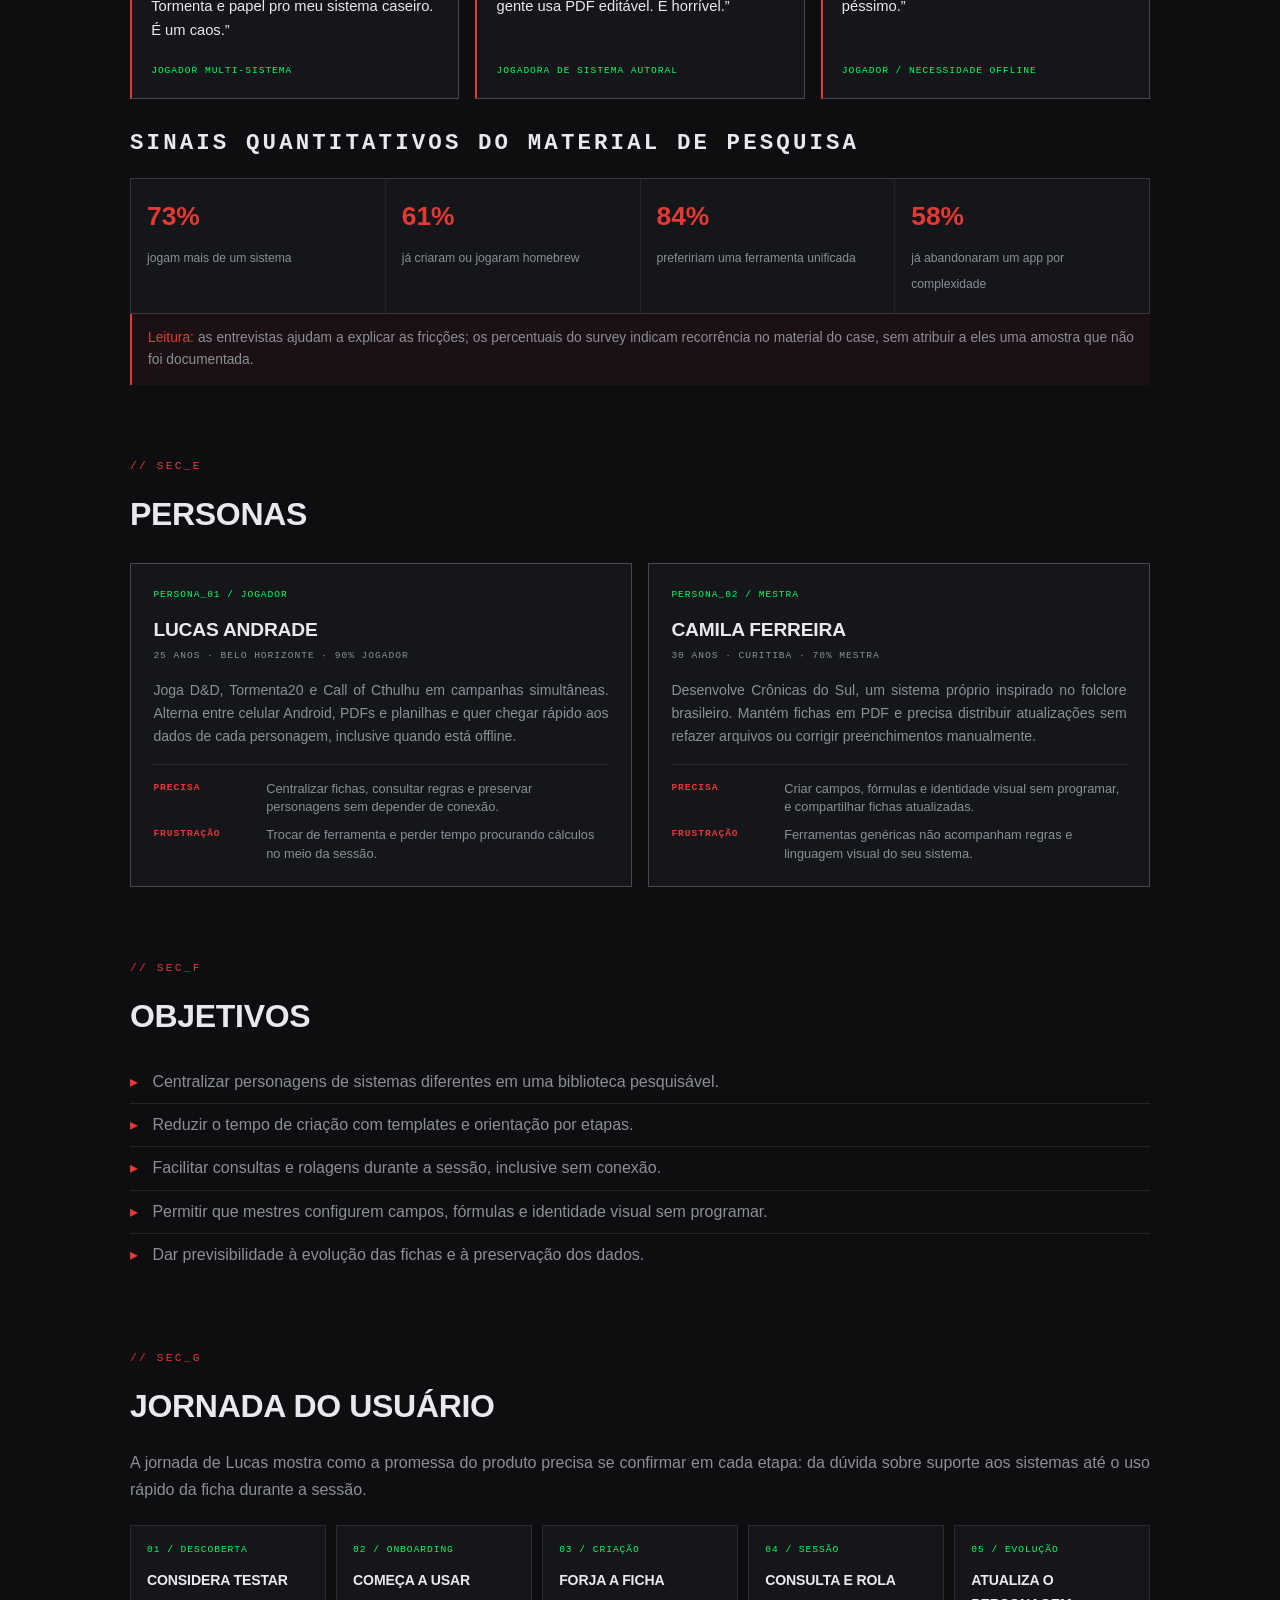
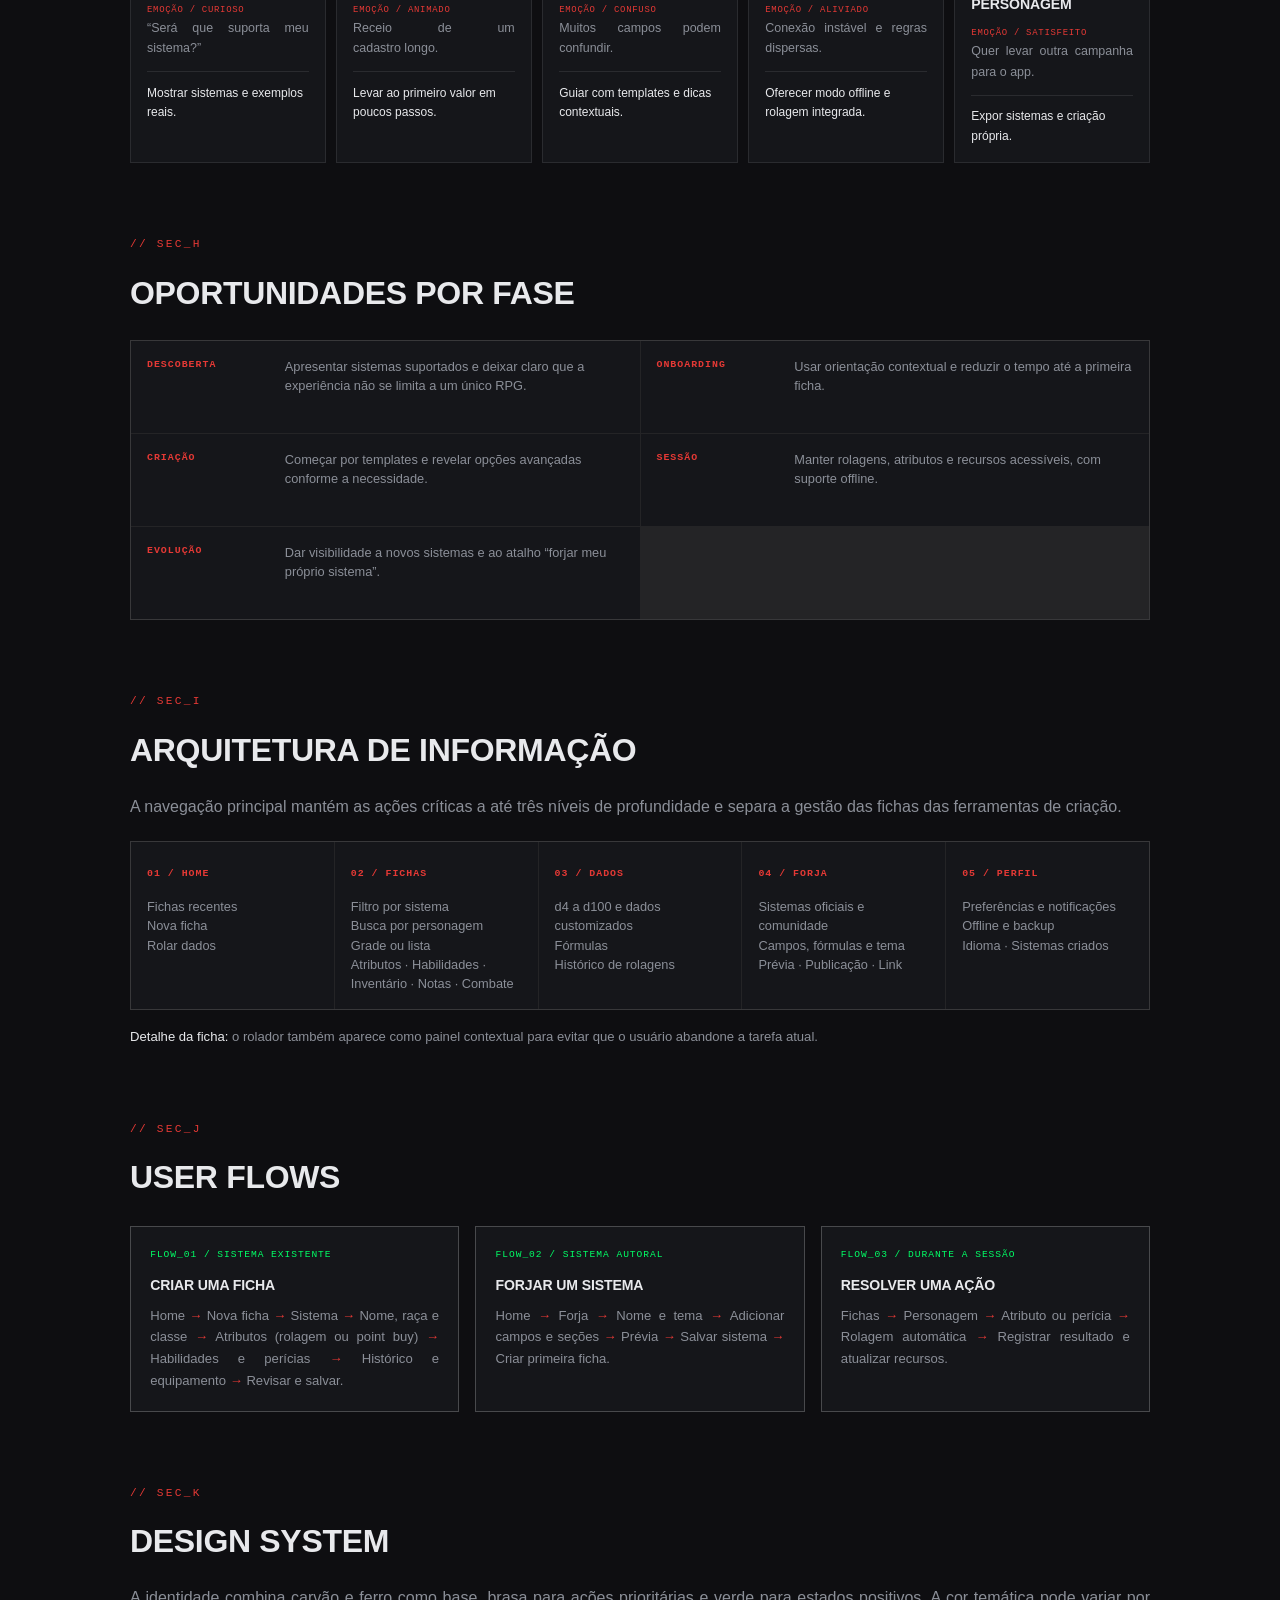
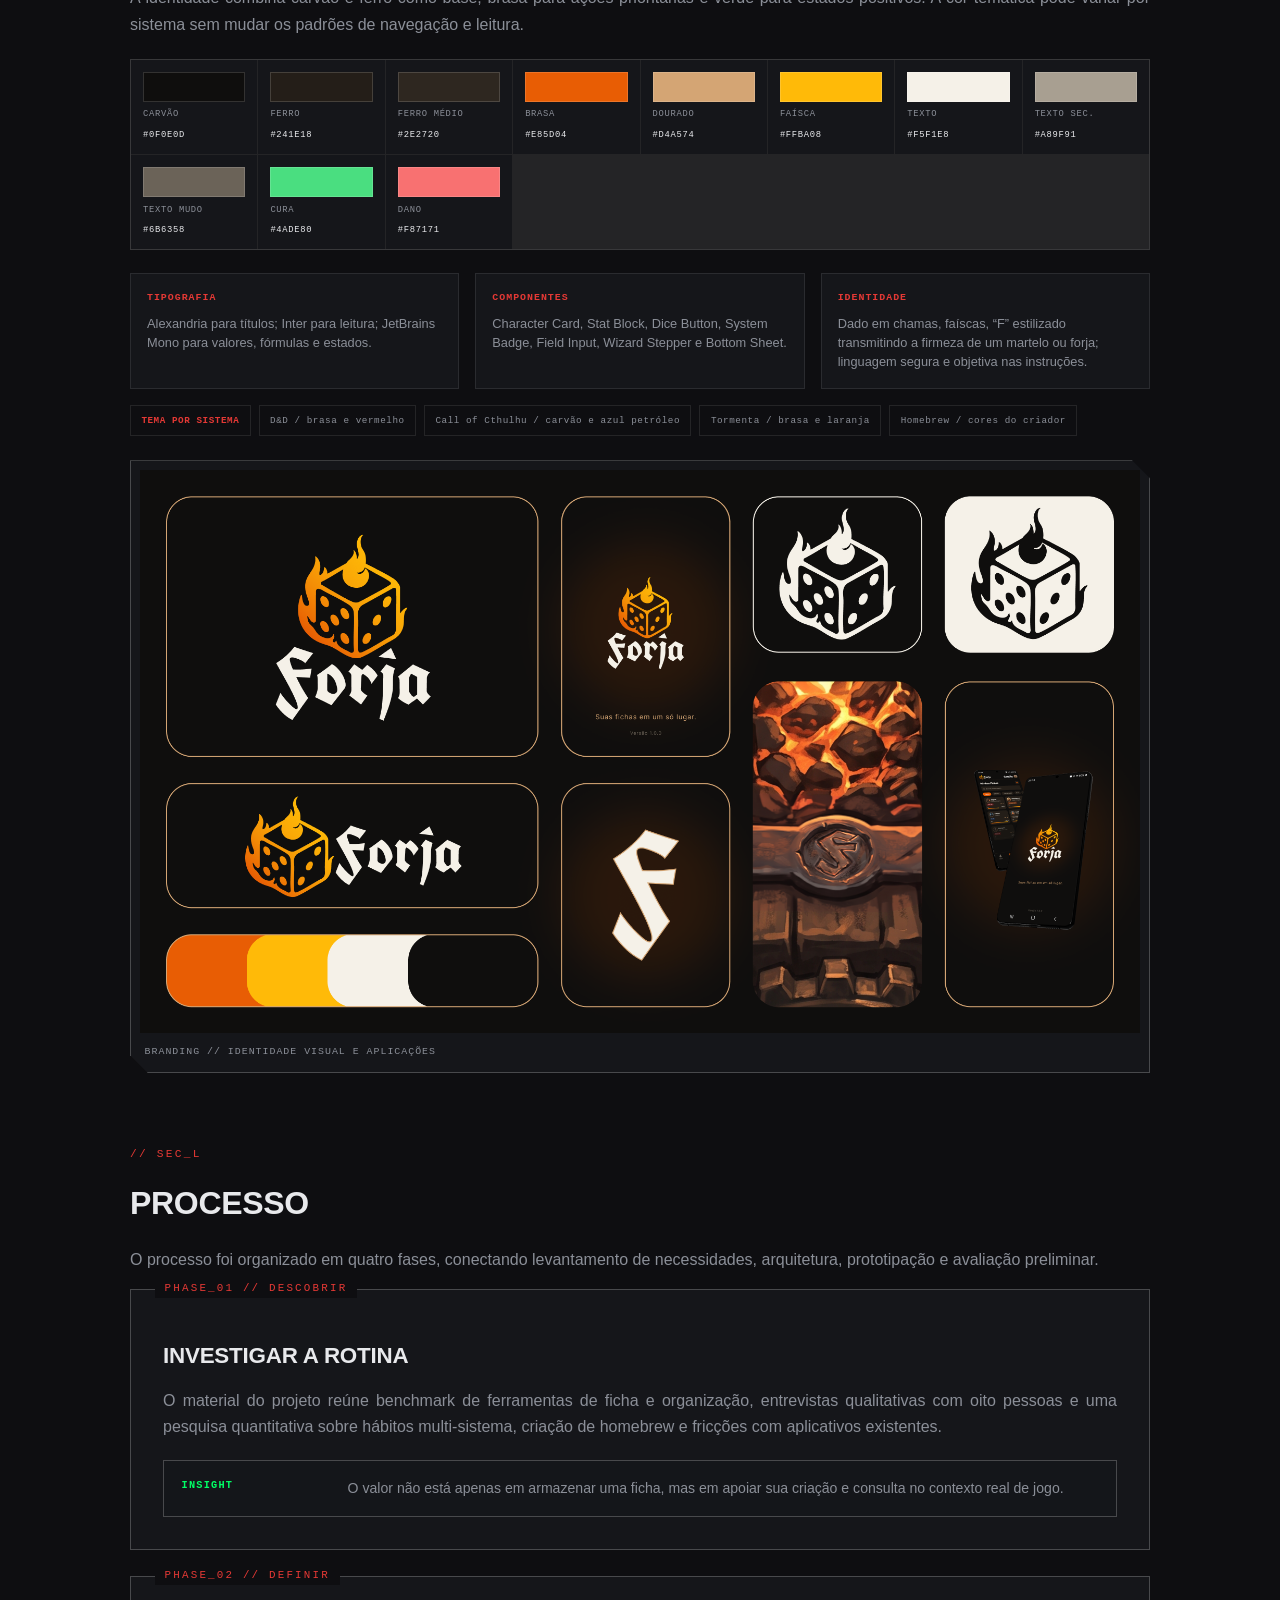
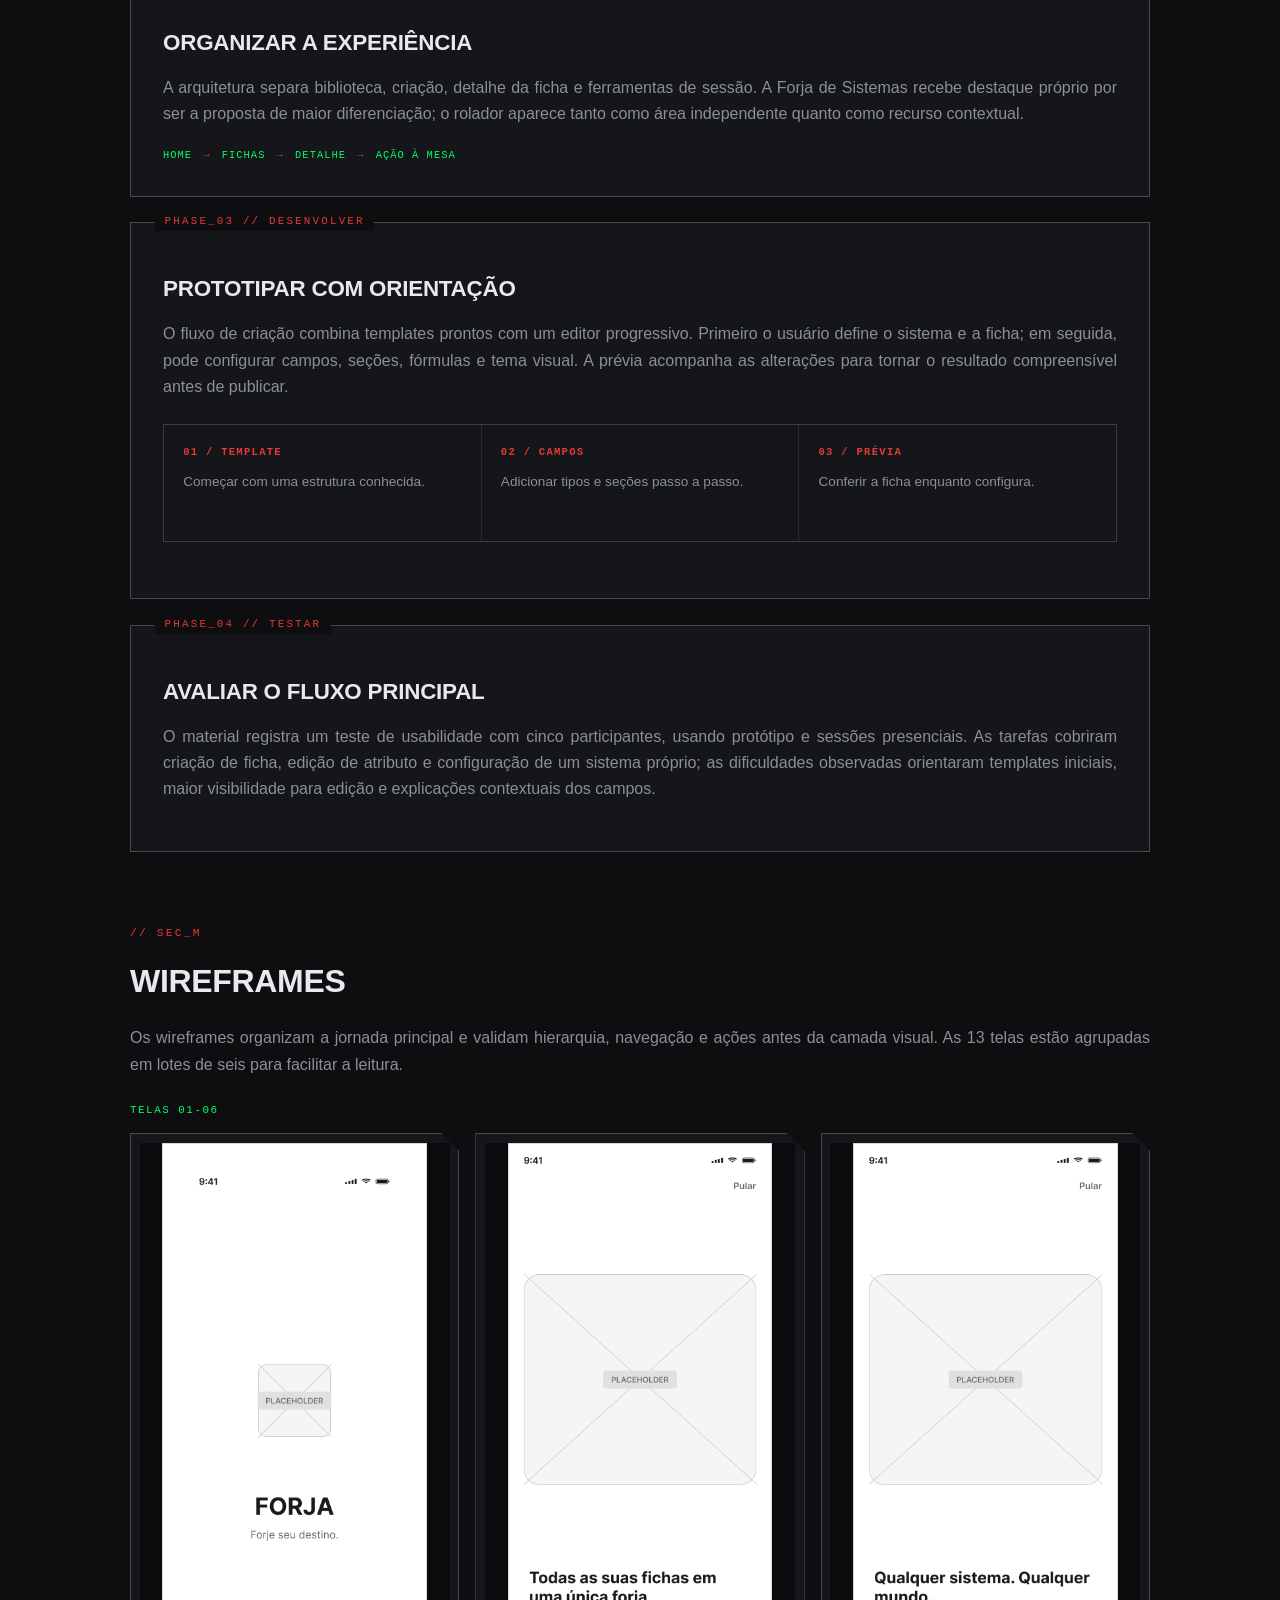
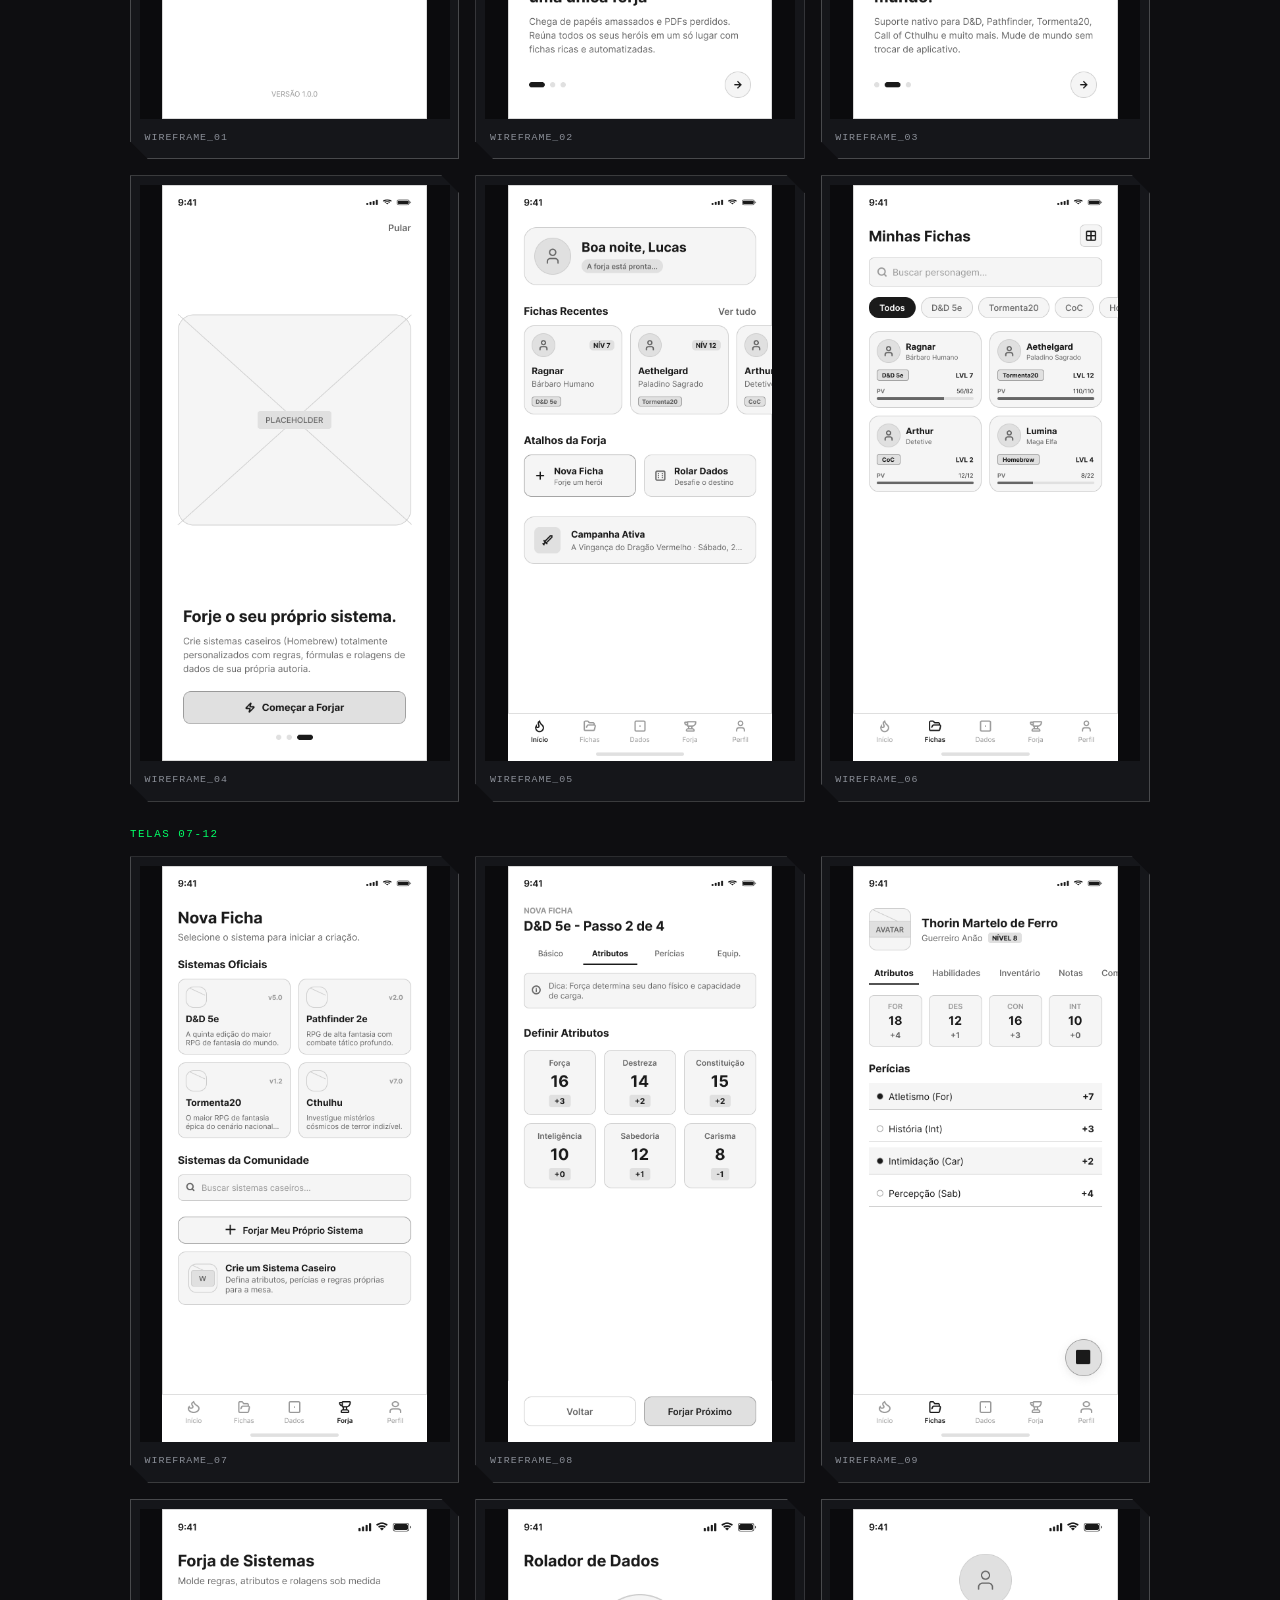
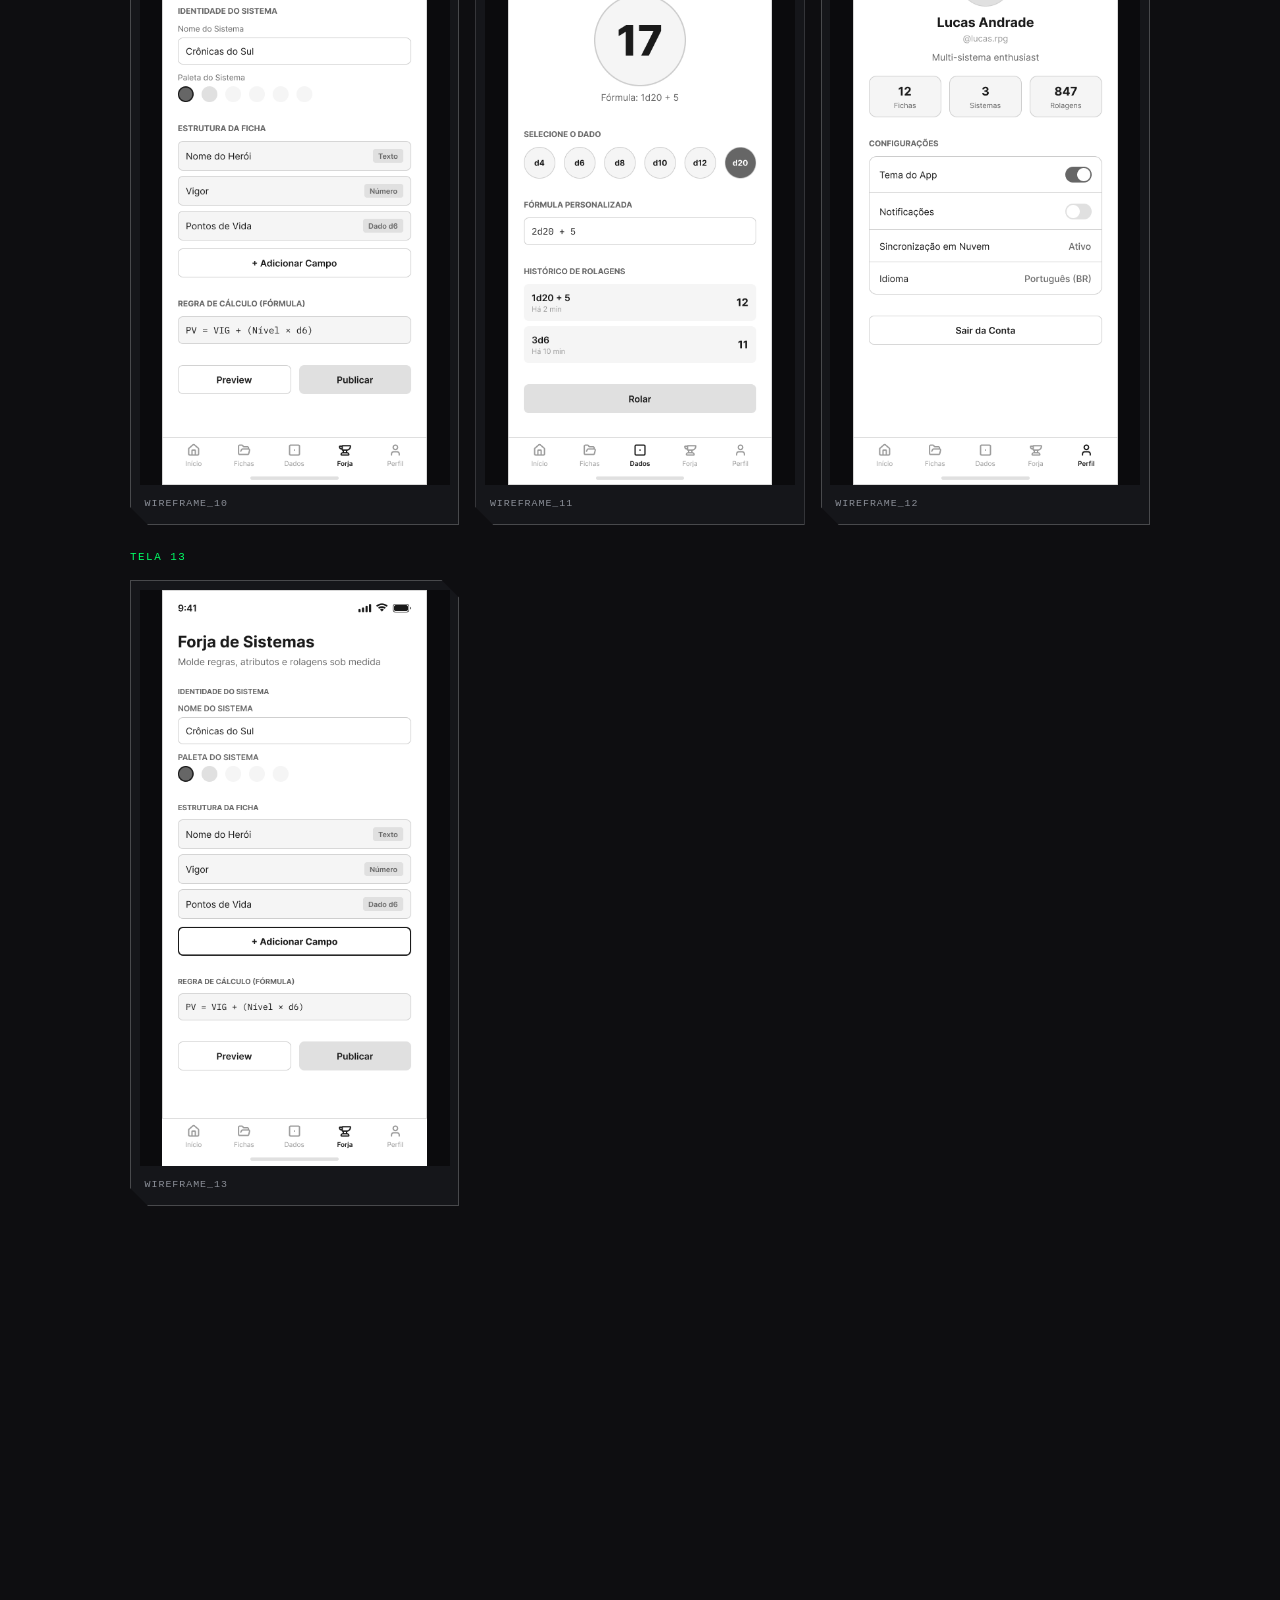
==== commit 56fcd1e4: "atualização galeria gráfica" ====
--- a/cases/forja/forja.html
+++ b/cases/forja/forja.html
@@ -55,8 +55,8 @@
   </div>
 
   <section class="block reveal">
-    <span class="block-code">// SEC_A — PROBLEMA</span>
-    <h2>Uma experiência fragmentada</h2>
+    <span class="block-code">// SEC_A</span>
+    <h2>PROBLEMA</h2>
     <p>Quem joga mais de um sistema costuma manter fichas em formatos diferentes: um aplicativo para D&amp;D, uma planilha para outro jogo e um PDF para campanhas autorais. Essa troca aumenta o esforço para consultar regras, atualizar valores e preservar o histórico dos personagens.</p>
     <p>Para mestres que criam sistemas próprios, o problema se amplia: a ficha precisa acompanhar regras específicas, mas montar e manter um PDF editável exige trabalho manual e não oferece automação ou uma experiência consistente para o grupo.</p>
     <div class="callout-grid">
@@ -68,15 +68,15 @@
   </section>
 
   <section class="block reveal">
-    <span class="block-code">// SEC_B — DESAFIO</span>
-    <h2>Unificar sem limitar</h2>
+    <span class="block-code">// SEC_B</span>
+    <h2>DESAFIO</h2>
     <p>O desafio foi estruturar uma experiência que reduzisse a troca entre ferramentas sem transformar todos os jogos em uma ficha genérica. A solução precisava ser rápida para quem joga, configurável para quem cria sistemas e compreensível para pessoas com diferentes níveis de familiaridade com regras digitais.</p>
     <blockquote class="case-quote">Como oferecer uma ficha pronta para jogar e, ao mesmo tempo, liberdade para que cada sistema mantenha sua identidade?</blockquote>
   </section>
 
   <section class="block reveal">
-    <span class="block-code">// SEC_C — BENCHMARK</span>
-    <h2>Onde as soluções atuais deixam lacunas</h2>
+    <span class="block-code">// SEC_C</span>
+    <h2>BENCHMARK</h2>
     <p>A análise comparou ferramentas de ficha, suporte a sistemas e flexibilidade para entender o espaço de oportunidade da FORJA: reunir o que funciona sem herdar a limitação de uma plataforma dedicada a um único jogo.</p>
     <div class="table-wrap">
       <table class="case-table">
@@ -94,8 +94,8 @@
   </section>
 
   <section class="block reveal">
-    <span class="block-code">// SEC_D — ENTREVISTAS QUALITATIVAS</span>
-    <h2>Entender o que acontece antes e durante a sessão</h2>
+    <span class="block-code">// SEC_D</span>
+    <h2>ENTREVISTAS QUALITATIVAS</h2>
     <p>Foram ouvidas oito pessoas entre 18 e 35 anos: cinco jogadores, dois mestres e uma pessoa que exerce os dois papéis. Todas tinham experiência com pelo menos dois sistemas. As conversas exploraram organização de fichas, criação de sistemas próprios e consulta de regras durante o jogo.</p>
     <div class="quote-grid">
       <blockquote>“Eu uso um app pra D&amp;D, planilha pra Tormenta e papel pro meu sistema caseiro. É um caos.”<span>JOGADOR MULTI-SISTEMA</span></blockquote>
@@ -113,8 +113,8 @@
   </section>
 
   <section class="block reveal">
-    <span class="block-code">// SEC_E — PERSONAS</span>
-    <h2>Dois modos de usar a mesma plataforma</h2>
+    <span class="block-code">// SEC_E</span>
+    <h2>PERSONAS</h2>
     <div class="persona-cards">
       <article class="persona-card">
         <span class="persona-id">PERSONA_01 / JOGADOR</span>
@@ -134,8 +134,8 @@
   </section>
 
   <section class="block reveal">
-    <span class="block-code">// SEC_F — OBJETIVOS</span>
-    <h2>O que a solução precisava entregar</h2>
+    <span class="block-code">// SEC_F</span>
+    <h2>OBJETIVOS</h2>
     <ul>
       <li>Centralizar personagens de sistemas diferentes em uma biblioteca pesquisável.</li>
       <li>Reduzir o tempo de criação com templates e orientação por etapas.</li>
@@ -146,8 +146,8 @@
   </section>
 
   <section class="block reveal">
-    <span class="block-code">// SEC_G — JORNADA DO USUÁRIO</span>
-    <h2>Da descoberta à evolução do personagem</h2>
+    <span class="block-code">// SEC_G</span>
+    <h2>JORNADA DO USUÁRIO</h2>
     <p>A jornada de Lucas mostra como a promessa do produto precisa se confirmar em cada etapa: da dúvida sobre suporte aos sistemas até o uso rápido da ficha durante a sessão.</p>
     <div class="journey-grid">
       <article><span>01 / DESCOBERTA</span><h3>Considera testar</h3><em class="journey-emotion">EMOÇÃO / CURIOSO</em><p>“Será que suporta meu sistema?”</p><b>Mostrar sistemas e exemplos reais.</b></article>
@@ -159,8 +159,8 @@
   </section>
 
   <section class="block reveal">
-    <span class="block-code">// SEC_H — OPORTUNIDADES POR FASE</span>
-    <h2>Transformar fricções em decisões de produto</h2>
+    <span class="block-code">// SEC_H</span>
+    <h2>OPORTUNIDADES POR FASE</h2>
     <div class="opportunity-list">
       <div><b>DESCOBERTA</b><span>Apresentar sistemas suportados e deixar claro que a experiência não se limita a um único RPG.</span></div>
       <div><b>ONBOARDING</b><span>Usar orientação contextual e reduzir o tempo até a primeira ficha.</span></div>
@@ -171,8 +171,8 @@
   </section>
 
   <section class="block reveal">
-    <span class="block-code">// SEC_I — ARQUITETURA DE INFORMAÇÃO</span>
-    <h2>Cinco áreas para tarefas recorrentes</h2>
+    <span class="block-code">// SEC_I</span>
+    <h2>ARQUITETURA DE INFORMAÇÃO</h2>
     <p>A navegação principal mantém as ações críticas a até três níveis de profundidade e separa a gestão das fichas das ferramentas de criação.</p>
     <div class="ia-grid">
       <article><b>01 / HOME</b><span>Fichas recentes<br>Nova ficha<br>Rolar dados</span></article>
@@ -185,8 +185,8 @@
   </section>
 
   <section class="block reveal">
-    <span class="block-code">// SEC_J — USER FLOWS</span>
-    <h2>Três tarefas, três caminhos claros</h2>
+    <span class="block-code">// SEC_J</span>
+    <h2>USER FLOWS</h2>
     <div class="flow-cards">
       <article><span>FLOW_01 / SISTEMA EXISTENTE</span><h3>Criar uma ficha</h3><p>Home <i>→</i> Nova ficha <i>→</i> Sistema <i>→</i> Nome, raça e classe <i>→</i> Atributos (rolagem ou point buy) <i>→</i> Habilidades e perícias <i>→</i> Histórico e equipamento <i>→</i> Revisar e salvar.</p></article>
       <article><span>FLOW_02 / SISTEMA AUTORAL</span><h3>Forjar um sistema</h3><p>Home <i>→</i> Forja <i>→</i> Nome e tema <i>→</i> Adicionar campos e seções <i>→</i> Prévia <i>→</i> Salvar sistema <i>→</i> Criar primeira ficha.</p></article>
@@ -195,8 +195,8 @@
   </section>
 
   <section class="block reveal">
-    <span class="block-code">// SEC_K — DESIGN SYSTEM</span>
-    <h2>Uma forja visual, legível em contexto de jogo</h2>
+    <span class="block-code">// SEC_K</span>
+    <h2>DESIGN SYSTEM</h2>
     <p>A identidade combina carvão e ferro como base, brasa para ações prioritárias e verde para estados positivos. A cor temática pode variar por sistema sem mudar os padrões de navegação e leitura.</p>
     <div class="palette-grid">
       <div><i style="--swatch:#0F0E0D"></i><b>CARVÃO</b><code>#0F0E0D</code></div>
@@ -226,8 +226,8 @@
   </section>
 
   <section class="block reveal">
-    <span class="block-code">// SEC_L — PROCESSO</span>
-    <h2>Do problema ao fluxo de produto</h2>
+    <span class="block-code">// SEC_L</span>
+    <h2>PROCESSO</h2>
     <p>O processo foi organizado em quatro fases, conectando levantamento de necessidades, arquitetura, prototipação e avaliação preliminar.</p>
 
     <div class="phase" data-phase="PHASE_01 // DESCOBRIR">
@@ -259,15 +259,15 @@
   </section>
 
   <section class="block reveal" id="wireframes">
-    <span class="block-code">// SEC_M — WIREFRAMES</span>
-    <h2>Estrutura antes do acabamento</h2>
+    <span class="block-code">// SEC_M</span>
+    <h2>WIREFRAMES</h2>
     <p>Os wireframes organizam a jornada principal e validam hierarquia, navegação e ações antes da camada visual. As 13 telas estão agrupadas em lotes de seis para facilitar a leitura.</p>
     <div class="screen-gallery" data-screen-gallery="wireframes" data-prefix="wf-" data-title="WIREFRAME" data-count="13"></div>
   </section>
 
   <section class="block reveal" id="design-final">
-    <span class="block-code">// SEC_N — DESIGN FINAL</span>
-    <h2>Uma ficha para cada sistema</h2>
+    <span class="block-code">// SEC_N</span>
+    <h2>DESIGN FINAL</h2>
     <p>A interface transforma a estrutura em uma experiência mobile com biblioteca multi-sistema, criação guiada e recursos de mesa. A identidade de cada jogo pode variar sem perder consistência nos fluxos essenciais.</p>
     <div class="feature-grid final-features">
       <div><b>BIBLIOTECA</b><span>Personagens e sistemas reunidos em um só lugar.</span></div>
@@ -290,21 +290,8 @@
   </div>
 
   <section class="block reveal">
-    <span class="block-code">// SEC_O — RESULTADOS</span>
-    <h2>O que a avaliação indicou</h2>
-    <p>Os números abaixo são resultados de avaliação de protótipo documentados no material do projeto, não métricas de um produto lançado. A amostra de cinco participantes é pequena; portanto, os dados servem como sinais para priorização, não como evidência de impacto em escala.</p>
-    <div class="results">
-      <div class="result"><b>100%</b><span>Conclusão da tarefa de criar uma ficha de D&amp;D no teste.</span></div>
-      <div class="result"><b>80%</b><span>Sucesso ao localizar e editar um atributo.</span></div>
-      <div class="result"><b>60%</b><span>Sucesso ao configurar sistema próprio; fluxo apontado para simplificação.</span></div>
-      <div class="result"><b>82/100</b><span>SUS registrado no material como avaliação de usabilidade do conceito.</span></div>
-    </div>
-    <div class="insight-strip"><b>PRÓXIMA ITERAÇÃO</b><span>Reduzir a carga inicial do editor com modelos prontos e explicar o impacto de cada tipo de campo antes da configuração.</span></div>
-  </section>
-
-  <section class="block reveal">
-    <span class="block-code">// SEC_P — APRENDIZADOS</span>
-    <h2>Flexibilidade precisa de orientação</h2>
+    <span class="block-code">// SEC_O</span>
+    <h2>APRENDIZADOS</h2>
     <p>O principal aprendizado foi que personalização e simplicidade não são objetivos opostos, desde que a complexidade apareça no momento certo. Templates, pré-visualização e explicações contextuais ajudam a transformar liberdade de configuração em uma sequência de decisões menores.</p>
     <p>Também ficou claro que o contexto da mesa deve orientar a hierarquia da interface: atributos, recursos e ações frequentes precisam ser acessíveis sem navegar por uma estrutura extensa. Para uma próxima etapa, o conceito exigiria validação com mais perfis e cenários reais, além de definição técnica para sincronização offline e proteção dos dados.</p>
   </section>
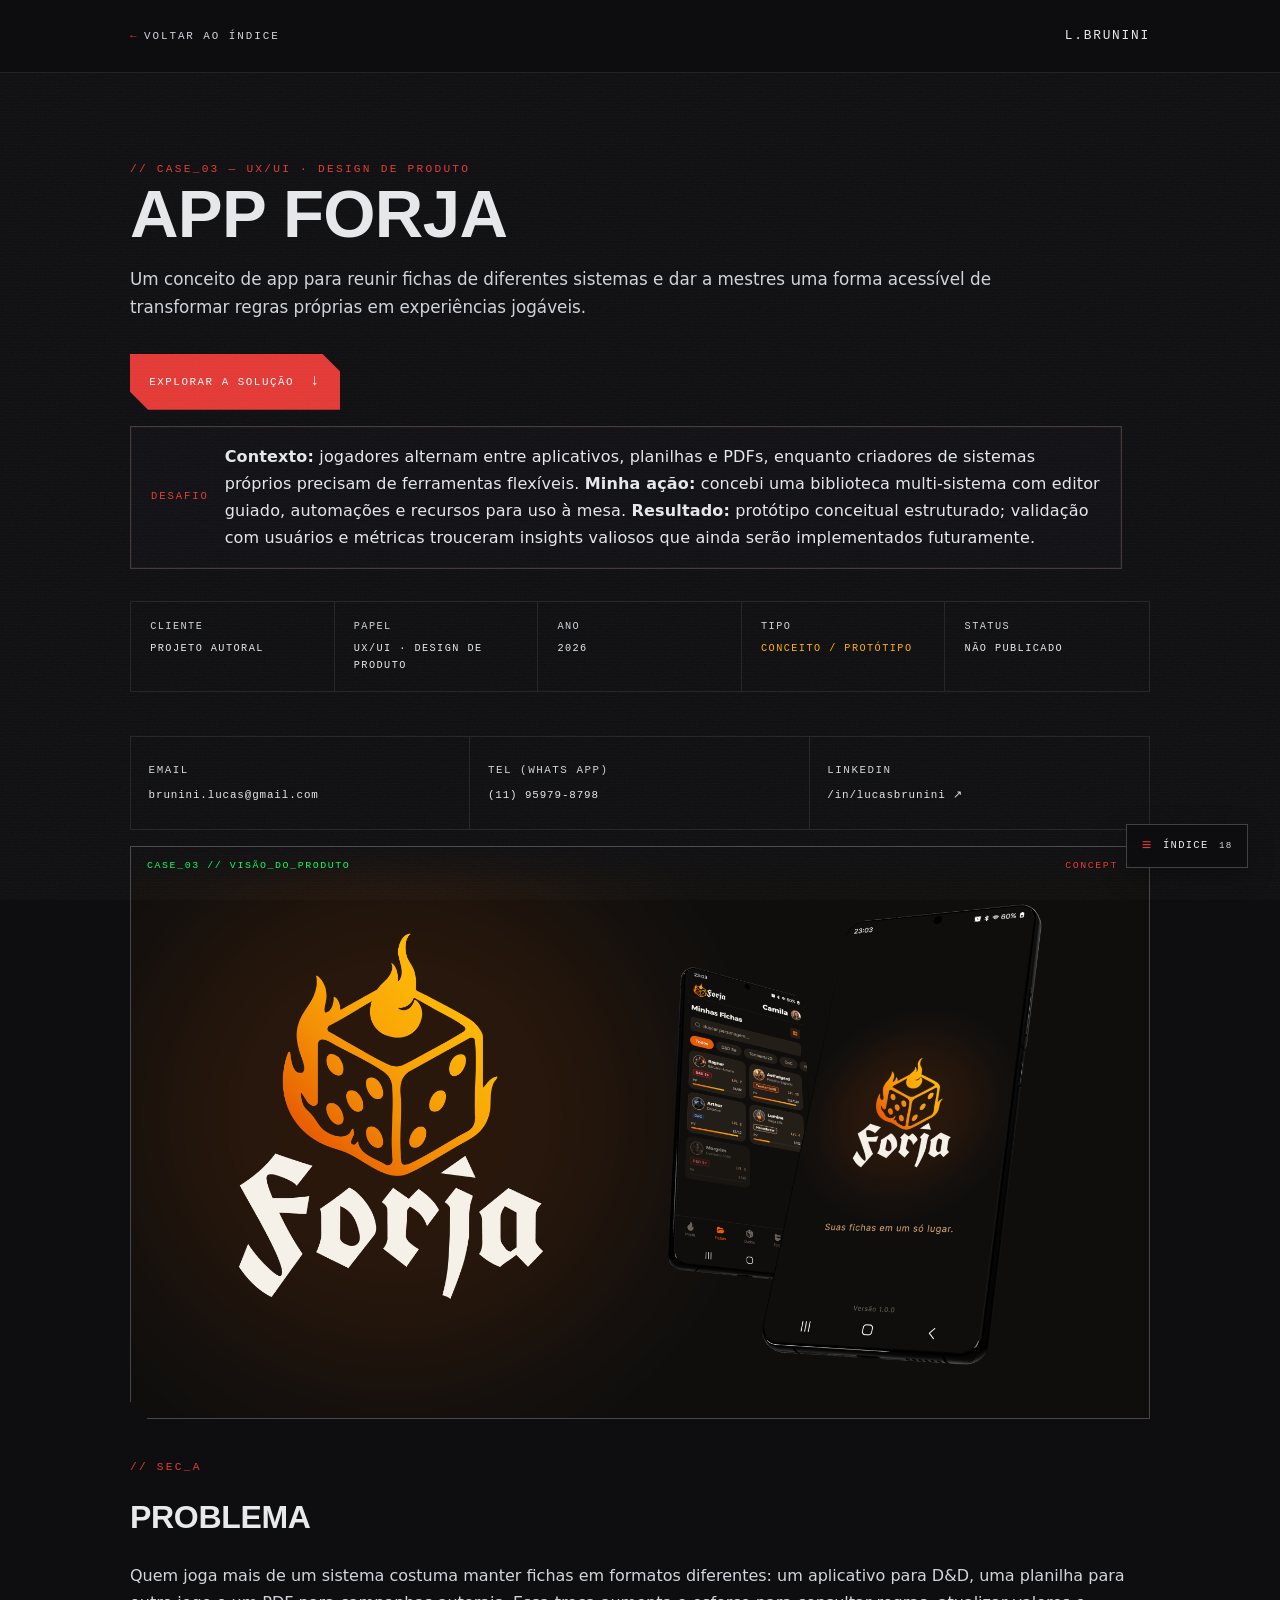
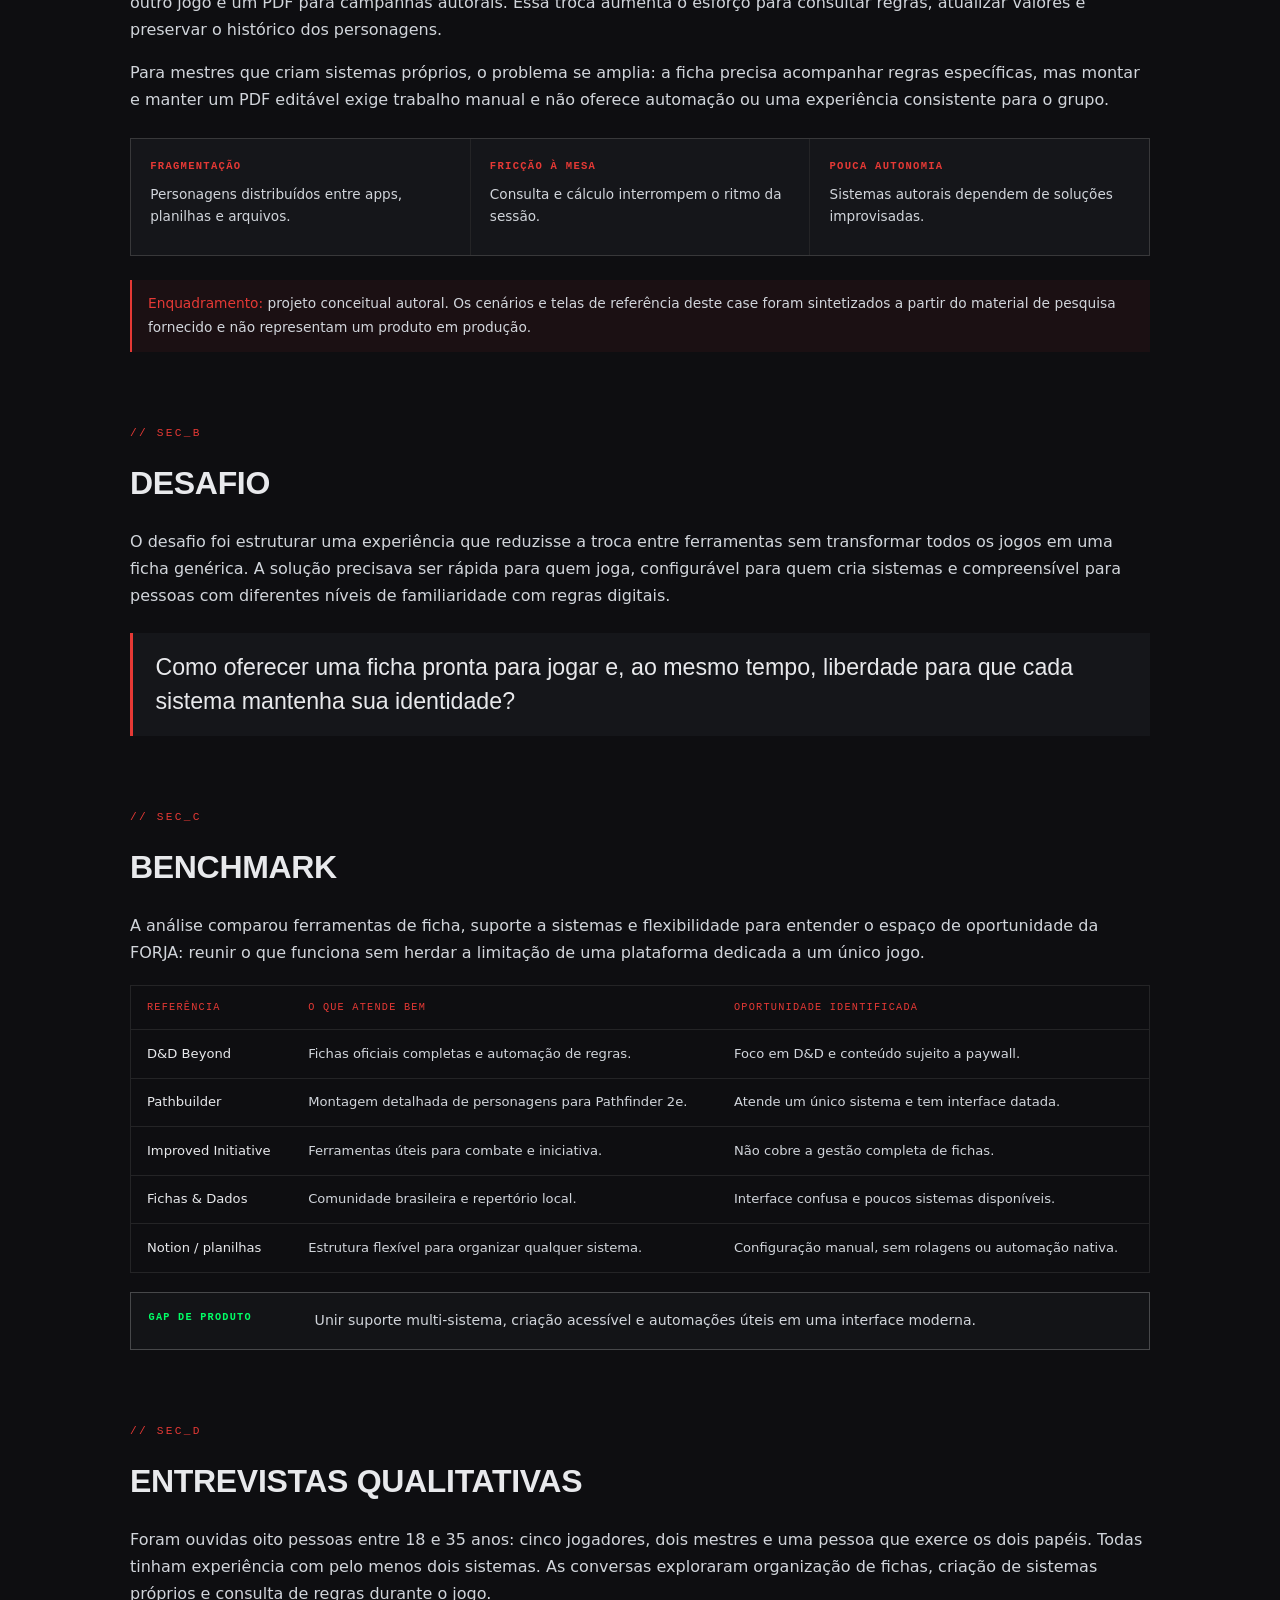
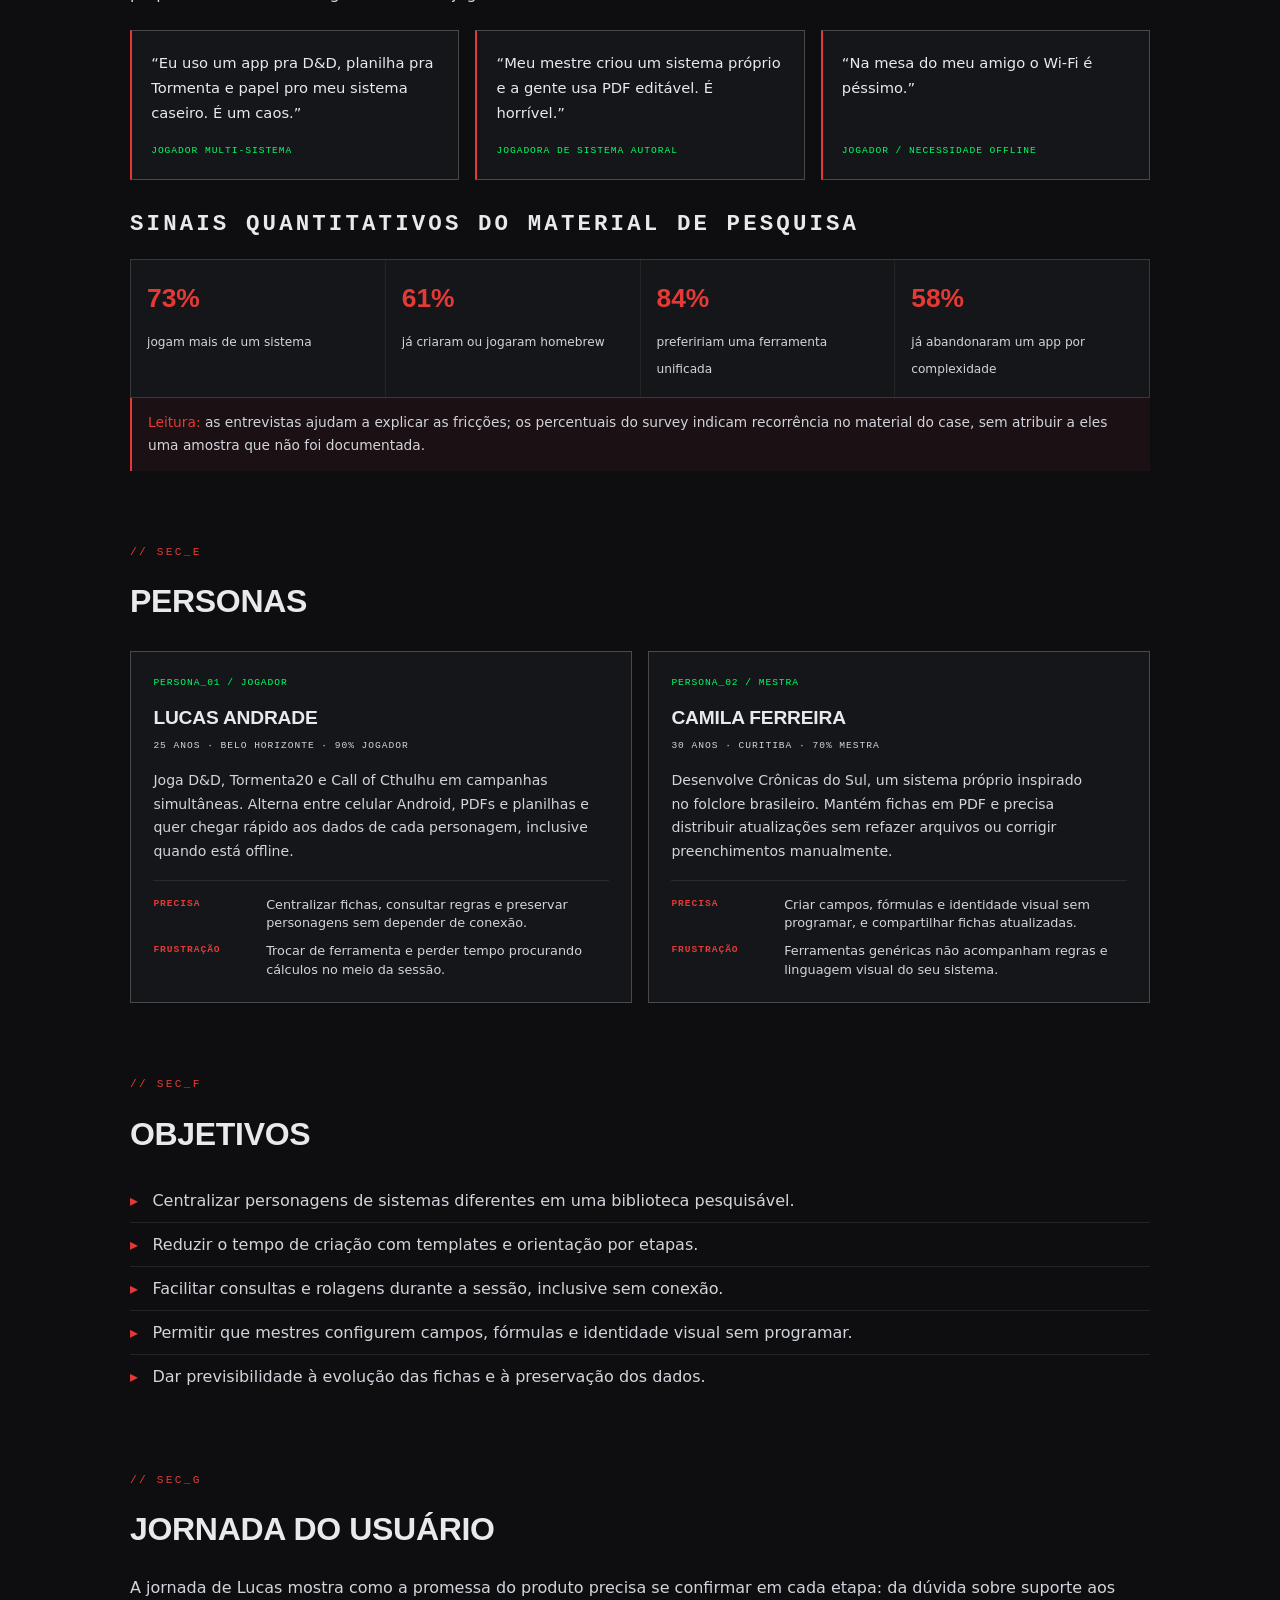
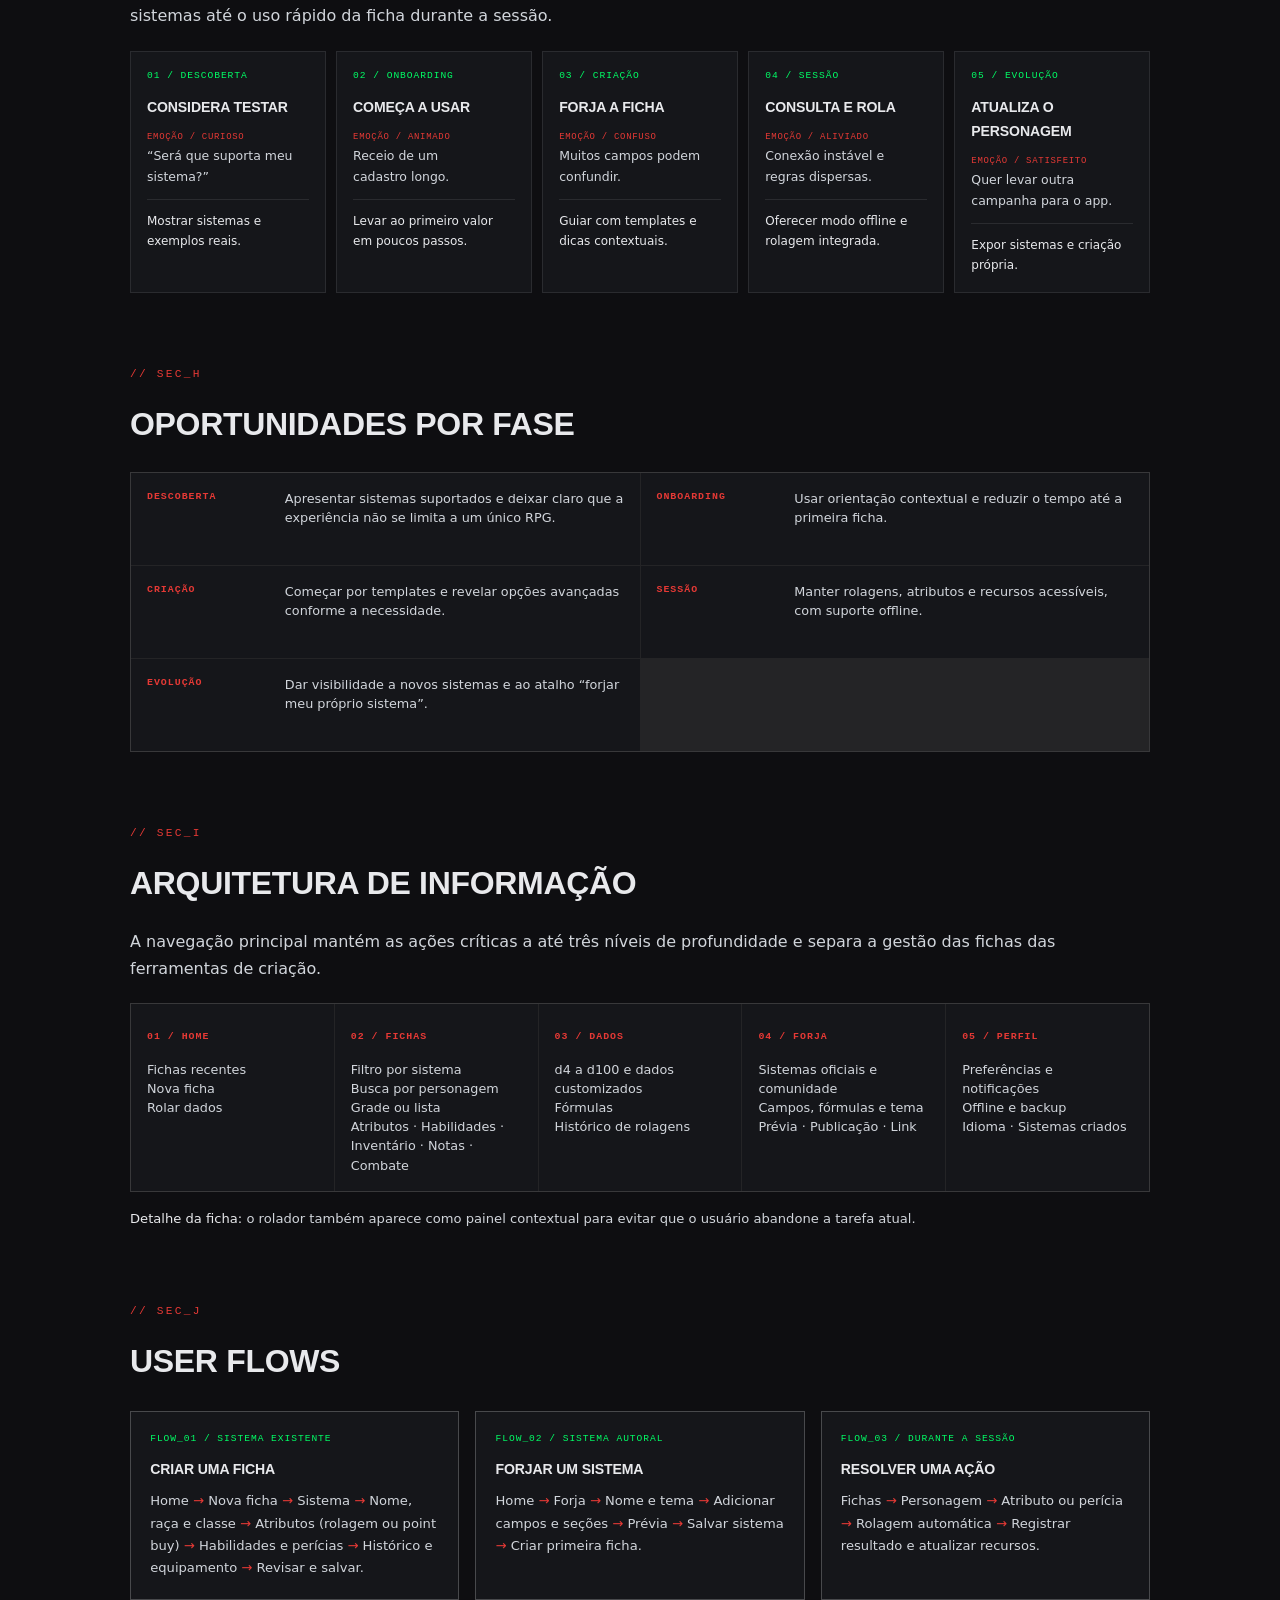
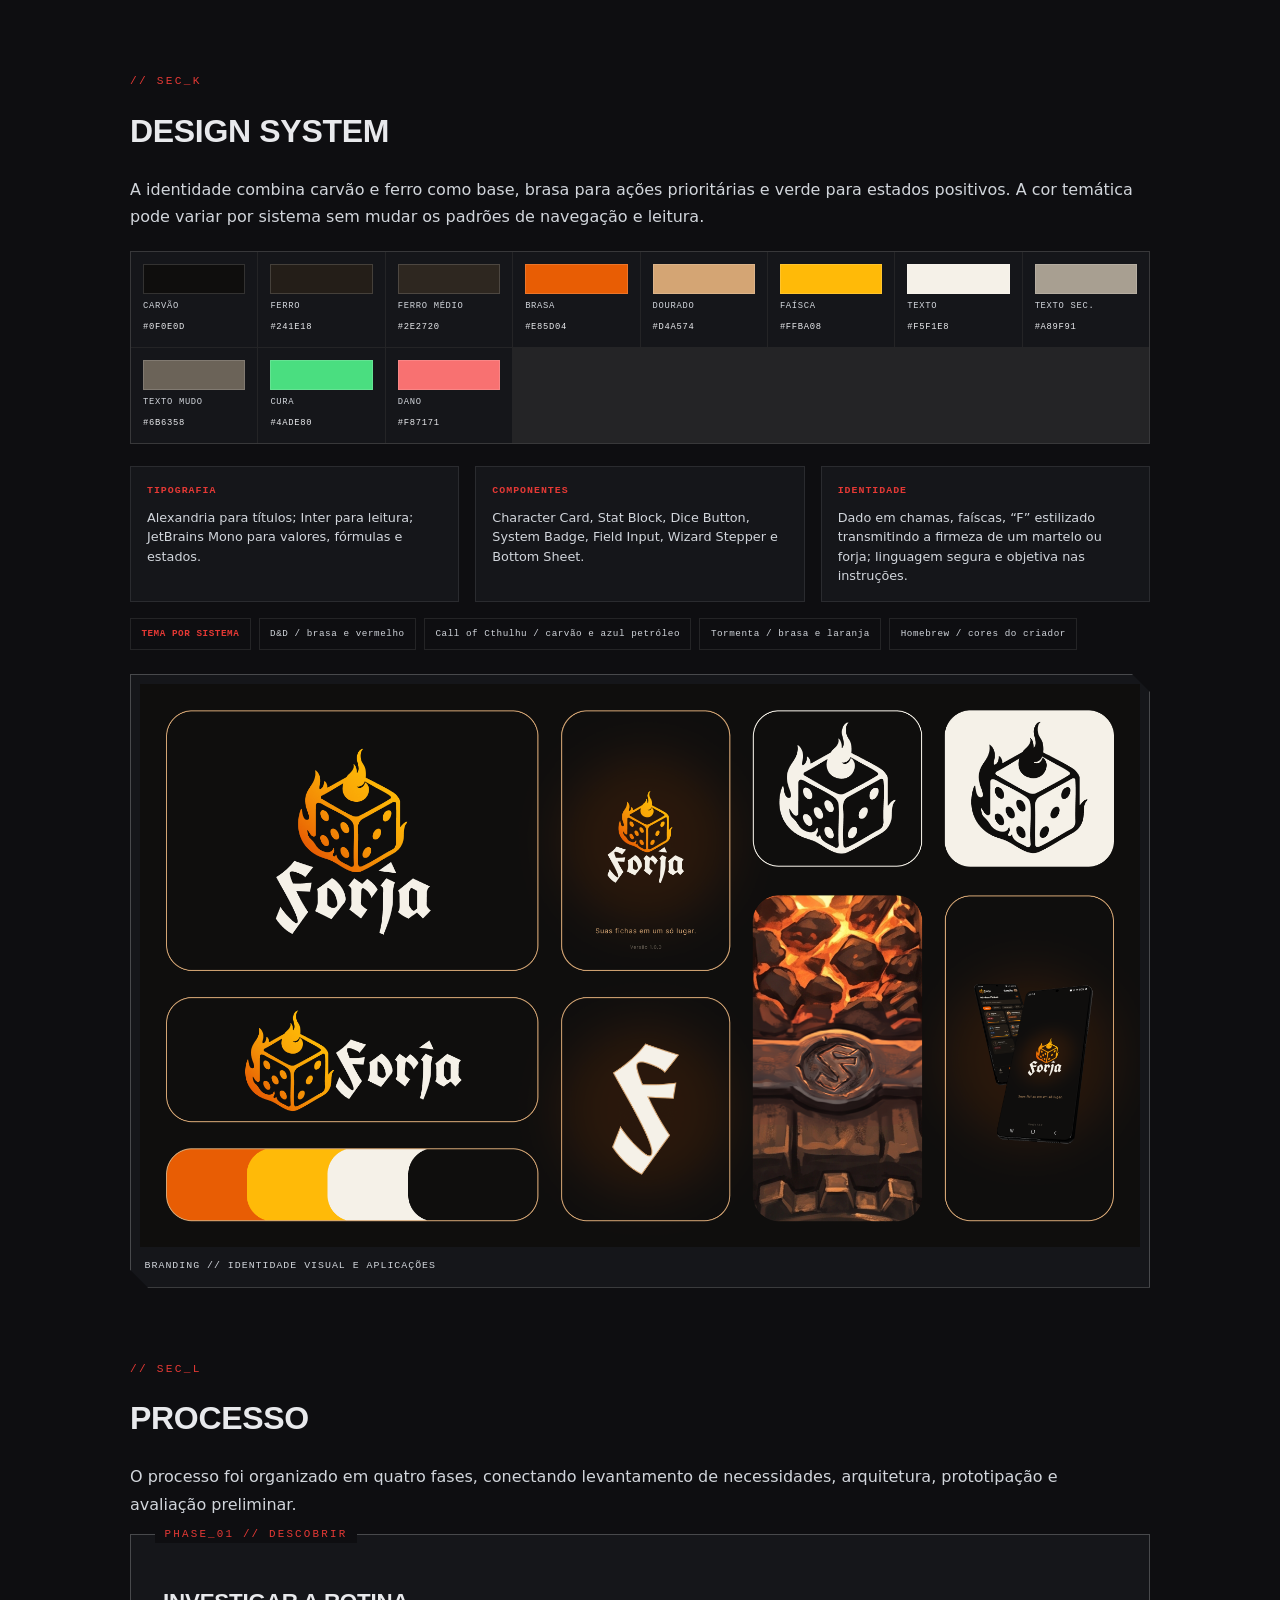
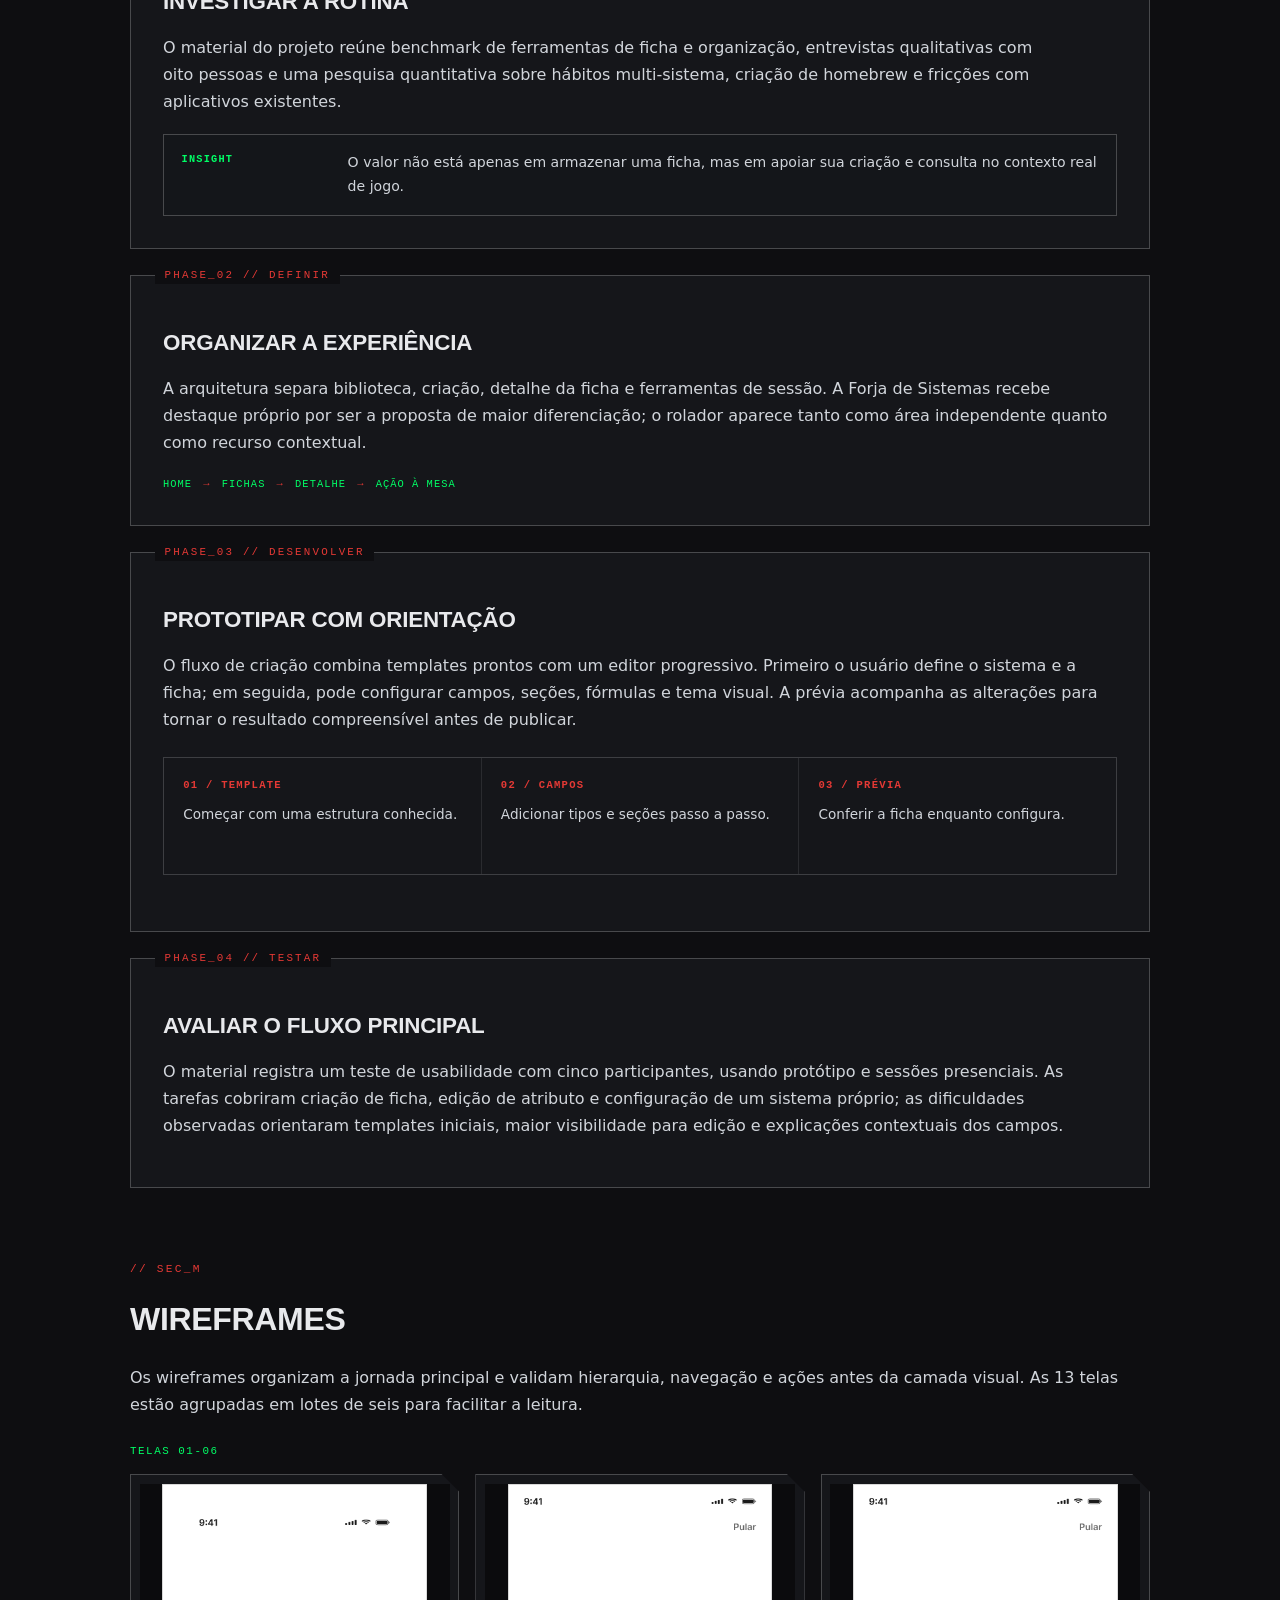
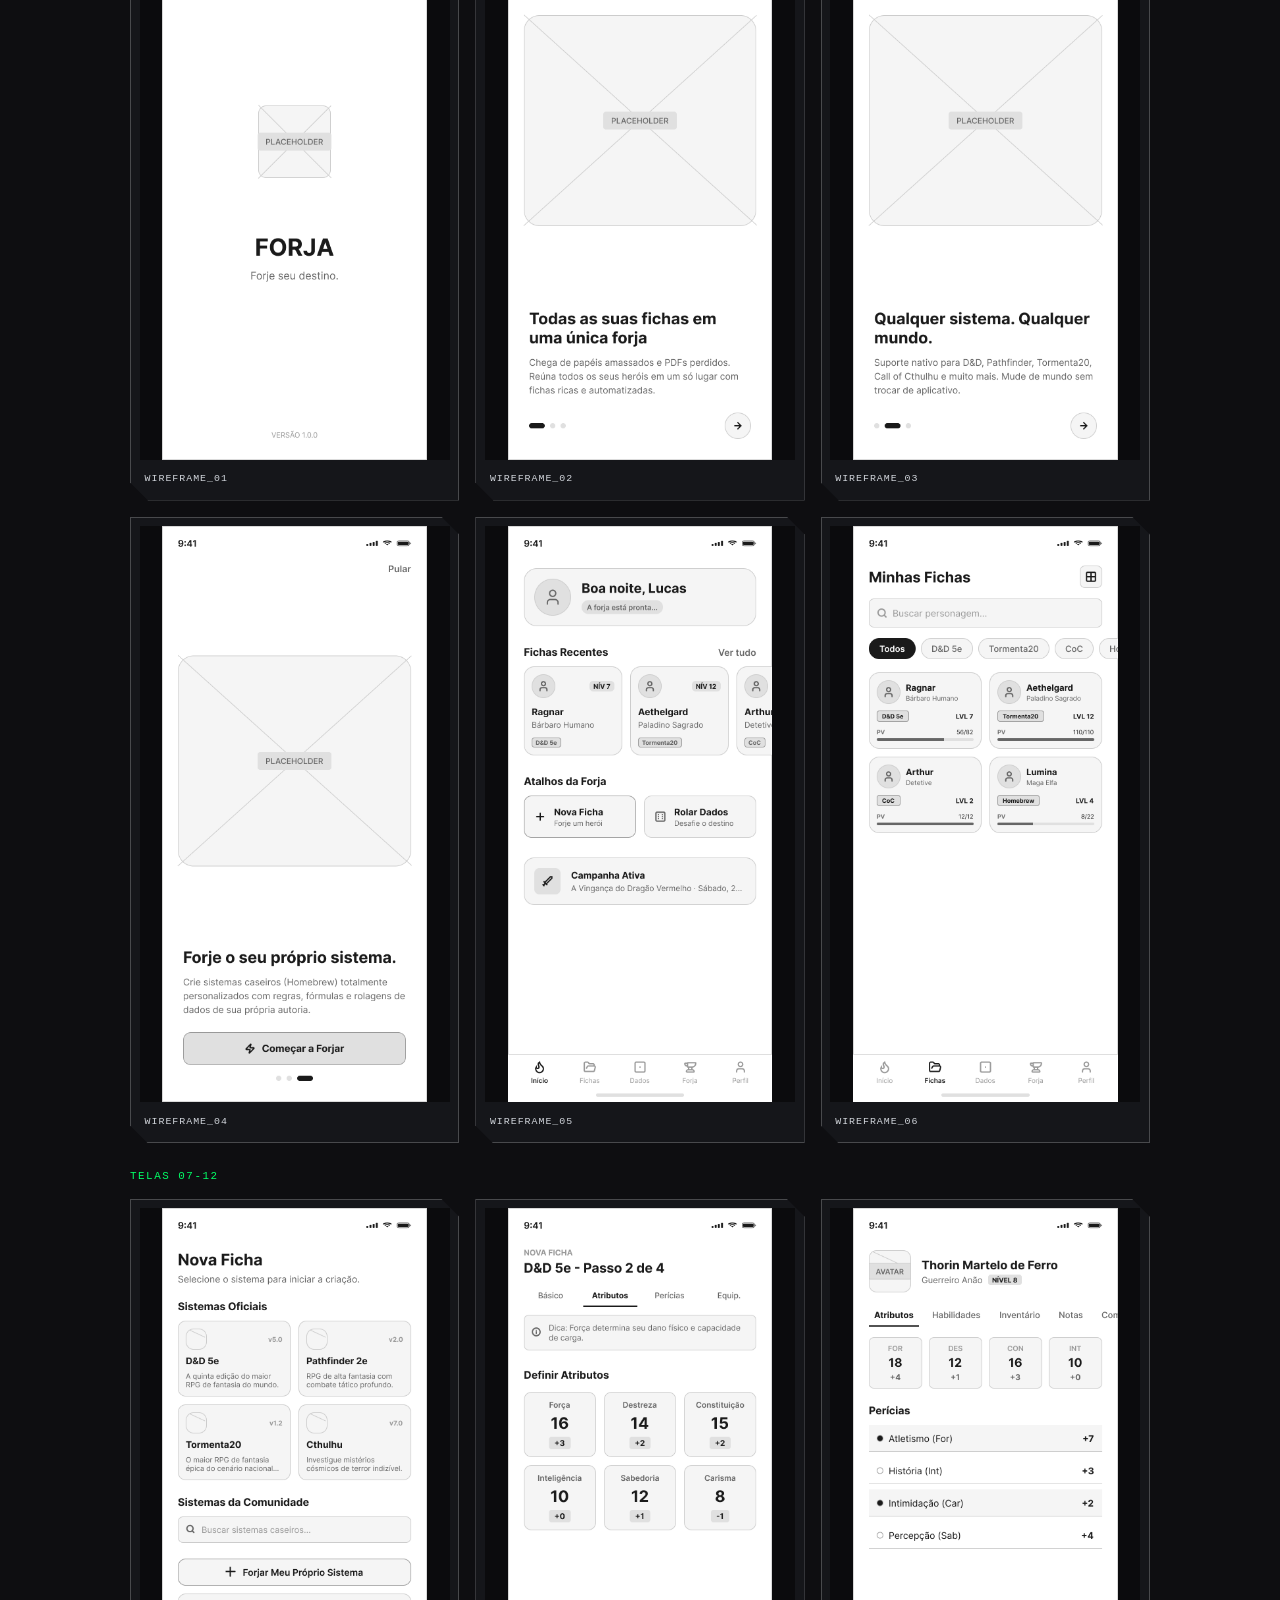
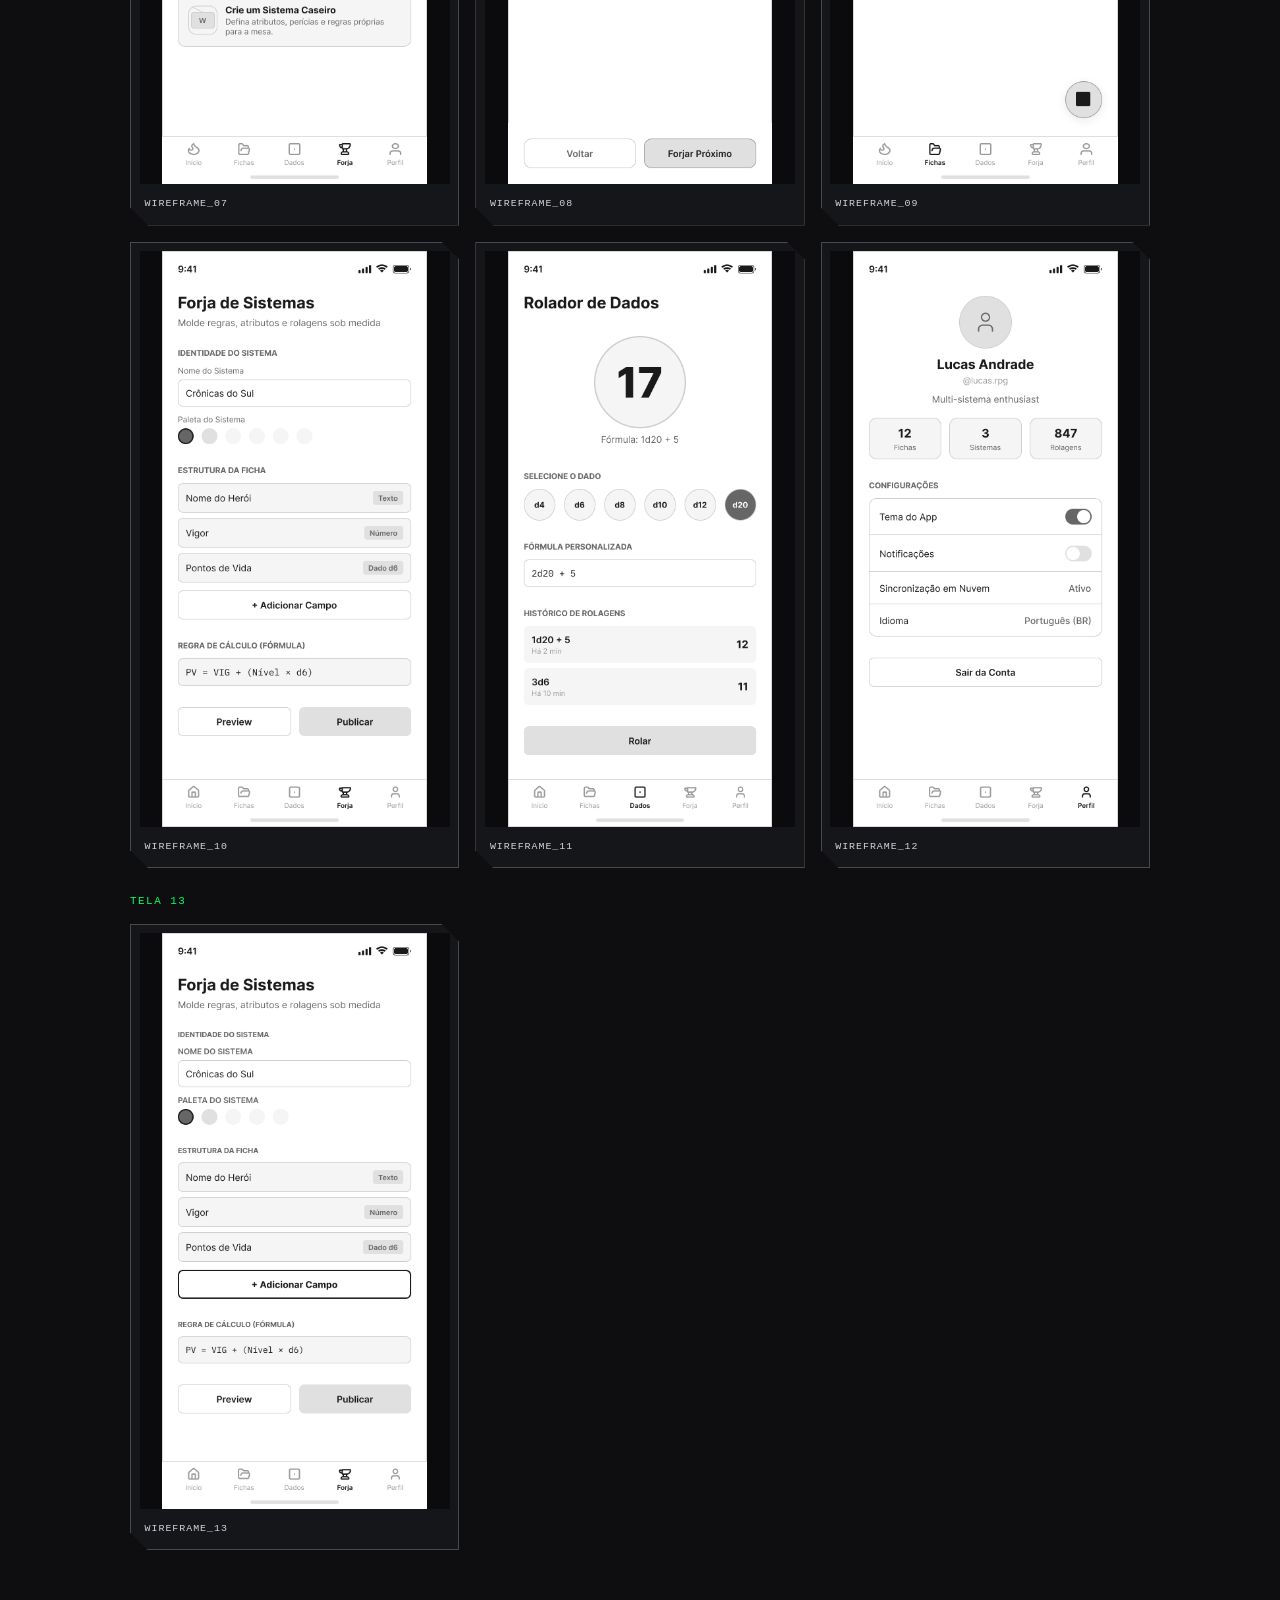
==== commit 56d33ef3: "Atualização geral de narrativa" ====
--- a/cases/forja/forja.html
+++ b/cases/forja/forja.html
@@ -11,11 +11,12 @@
 <link rel="stylesheet" href="https://cdn.jsdelivr.net/npm/@fontsource/inter@latest/latin-500.css">
 <link rel="stylesheet" href="https://cdn.jsdelivr.net/npm/@fontsource/space-mono@latest/latin-400.css">
 <link rel="stylesheet" href="styles.css">
+<link rel="stylesheet" href="../../assets/indice-flutuante.css">
 </head>
 <body>
 <div class="noise" aria-hidden="true"></div>
 <div class="scanlines" aria-hidden="true"></div>
-<span class="plus tl" aria-hidden="true">+</span><span class="plus tr" aria-hidden="true">+</span><span class="plus bl" aria-hidden="true">+</span><span class="plus br" aria-hidden="true">+</span>
+<span class="plus tl" aria-hidden="true">+</span><span class="plus tr" aria-hidden="true">+</span>
 
 <header>
   <div class="wrap case-top">
@@ -32,7 +33,7 @@
     <a class="cta-main" href="#design-final">EXPLORAR A SOLUÇÃO <span aria-hidden="true">↓</span></a>
     <aside class="top-note" aria-label="Resumo executivo do case">
       <span>Desafio</span>
-      <p>Jogadores alternam entre aplicativos, planilhas e PDFs; criadores de sistemas próprios não encontram ferramentas flexíveis sem uma curva de configuração excessiva. A FORJA propõe uma biblioteca multi-sistema com um editor guiado, automações e recursos para uso à mesa.</p>
+      <p><strong>Contexto:</strong> jogadores alternam entre aplicativos, planilhas e PDFs, enquanto criadores de sistemas próprios precisam de ferramentas flexíveis. <strong>Minha ação:</strong> concebi uma biblioteca multi-sistema com editor guiado, automações e recursos para uso à mesa. <strong>Resultado:</strong> protótipo conceitual estruturado; validação com usuários e métricas trouceram insights valiosos que ainda serão implementados futuramente.</p>
     </aside>
     <div class="meta-grid">
       <div class="meta-cell">CLIENTE<b>PROJETO AUTORAL</b></div>
@@ -313,9 +314,11 @@
   </nav>
 </main>
 
-<footer class="case-footer">
+<footer class="case-footer site-footer">
   <span class="info">© 2026 LUCAS BRUNINI — SÃO PAULO // BR</span>
-  <a class="cta" href="https://wa.me/5511959798798?text=Ol%C3%A1%20Lucas%2C%20vi%20o%20case%20FORJA%20no%20seu%20portf%C3%B3lio%20e%20gostaria%20de%20conversar." target="_blank" rel="noopener noreferrer">VAMOS CONVERSAR ↗</a>
+  <a class="cta" href="https://wa.me/5511959798798?text=Ol%C3%A1%20Lucas%2C%20vi%20o%20case%20FORJA%20no%20seu%20portf%C3%B3lio%20e%20gostaria%20de%20conversar." target="_blank" rel="noopener noreferrer">VAMOS CONVERSAR <span aria-hidden="true">↗</span></a>
+  <span class="plus bl" aria-hidden="true">+</span>
+  <span class="plus br" aria-hidden="true">+</span>
 </footer>
 
 <script>
@@ -458,5 +461,6 @@
   document.querySelectorAll('.reveal').forEach(function(element){ observer.observe(element); });
 })();
 </script>
+<script src="../../assets/indice-flutuante.js"></script>
 </body>
 </html>
--- a/cases/forja/styles.css
+++ b/cases/forja/styles.css
@@ -624,6 +624,17 @@
   text-align: center;
 }
 
+.final-block .block-code,
+.final-block h2,
+.final-block p {
+  text-align: center;
+}
+
+.final-block p {
+  margin-right: auto;
+  margin-left: auto;
+}
+
 .final-block .block-code {
   text-align: center;
 }
--- a/assets/indice-flutuante.css
+++ b/assets/indice-flutuante.css
@@ -0,0 +1,176 @@
+main h2 {
+  scroll-margin-top: 6rem;
+}
+
+.floating-index {
+  --index-bg: #15161a;
+  --index-border: rgba(255, 255, 255, 0.22);
+  --index-text: #e8e9ec;
+  --index-muted: #D1D5DB;
+  --index-red: #e53935;
+  position: fixed;
+  right: clamp(16px, 2.5vw, 32px);
+  bottom: clamp(16px, 2.5vw, 32px);
+  z-index: 110;
+  color: var(--index-text);
+  font-family: "Space Mono", "Courier New", monospace;
+}
+
+.floating-index__toggle {
+  display: inline-flex;
+  min-height: 44px;
+  align-items: center;
+  justify-content: center;
+  gap: 0.65rem;
+  padding: 0.65rem 0.9rem;
+  border: 1px solid var(--index-border);
+  background: rgba(14, 14, 17, 0.96);
+  color: var(--index-text);
+  font: inherit;
+  font-size: 0.66rem;
+  letter-spacing: 0.12em;
+  cursor: pointer;
+  box-shadow: 0 8px 26px rgba(0, 0, 0, 0.28);
+  transition: border-color 0.2s ease, color 0.2s ease, background 0.2s ease;
+}
+
+.floating-index__toggle:hover,
+.floating-index__toggle[aria-expanded="true"] {
+  border-color: var(--index-red);
+  color: #fff;
+  background: #1b1d24;
+}
+
+.floating-index__toggle:focus-visible,
+.floating-index__close:focus-visible,
+.floating-index__link:focus-visible {
+  outline: 2px solid #8affb0;
+  outline-offset: 3px;
+}
+
+.floating-index__icon {
+  color: var(--index-red);
+  font-size: 1rem;
+  line-height: 1;
+}
+
+.floating-index__count {
+  color: var(--index-muted);
+  font-size: 0.58rem;
+}
+
+.floating-index__panel {
+  position: absolute;
+  right: 0;
+  bottom: calc(100% + 0.65rem);
+  width: min(320px, calc(100vw - 32px));
+  max-height: min(62vh, 480px);
+  overflow: hidden;
+  border: 1px solid var(--index-border);
+  background: rgba(14, 14, 17, 0.98);
+  box-shadow: 0 18px 48px rgba(0, 0, 0, 0.42);
+}
+
+.floating-index__panel[hidden] {
+  display: none;
+}
+
+.floating-index__header {
+  display: flex;
+  align-items: center;
+  justify-content: space-between;
+  gap: 0.8rem;
+  padding: 0.8rem 1rem;
+  border-bottom: 1px solid var(--index-border);
+  color: var(--index-muted);
+  font-size: 0.62rem;
+  letter-spacing: 0.1em;
+}
+
+.floating-index__close {
+  display: grid;
+  width: 32px;
+  height: 32px;
+  place-items: center;
+  border: 1px solid transparent;
+  color: var(--index-muted);
+  font: inherit;
+  font-size: 1rem;
+  cursor: pointer;
+}
+
+.floating-index__close:hover {
+  border-color: var(--index-border);
+  color: #fff;
+}
+
+.floating-index__nav {
+  max-height: calc(min(62vh, 480px) - 53px);
+  overflow-y: auto;
+  overscroll-behavior: contain;
+  padding: 0.45rem;
+}
+
+.floating-index__link {
+  display: grid;
+  grid-template-columns: 2.2rem minmax(0, 1fr);
+  gap: 0.45rem;
+  align-items: start;
+  padding: 0.58rem 0.65rem;
+  color: var(--index-muted);
+  font-family: Inter, system-ui, -apple-system, BlinkMacSystemFont, "Segoe UI", sans-serif;
+  font-size: 0.82rem;
+  line-height: 1.4;
+  text-decoration: none;
+  transition: background 0.2s ease, color 0.2s ease;
+}
+
+.floating-index__link:hover,
+.floating-index__link[aria-current="location"] {
+  background: rgba(229, 57, 53, 0.1);
+  color: #fff;
+}
+
+.floating-index__number {
+  padding-top: 0.08rem;
+  color: var(--index-red);
+  font-family: "Space Mono", "Courier New", monospace;
+  font-size: 0.62rem;
+}
+
+.floating-index__empty {
+  margin: 0;
+  padding: 1rem;
+  color: var(--index-muted);
+  font: 0.82rem/1.5 Inter, system-ui, -apple-system, BlinkMacSystemFont, "Segoe UI", sans-serif;
+}
+
+.floating-index.is-footer-visible {
+  opacity: 0;
+  visibility: hidden;
+  pointer-events: none;
+  transform: translateY(8px);
+}
+
+@media (max-width: 520px) {
+  .floating-index {
+    right: 12px;
+    bottom: 12px;
+  }
+
+  .floating-index__panel {
+    width: min(320px, calc(100vw - 24px));
+  }
+}
+
+@media (prefers-reduced-motion: reduce) {
+  html {
+    scroll-behavior: auto;
+  }
+
+  .floating-index,
+  .floating-index * {
+    scroll-behavior: auto;
+    transition: none;
+  }
+}
